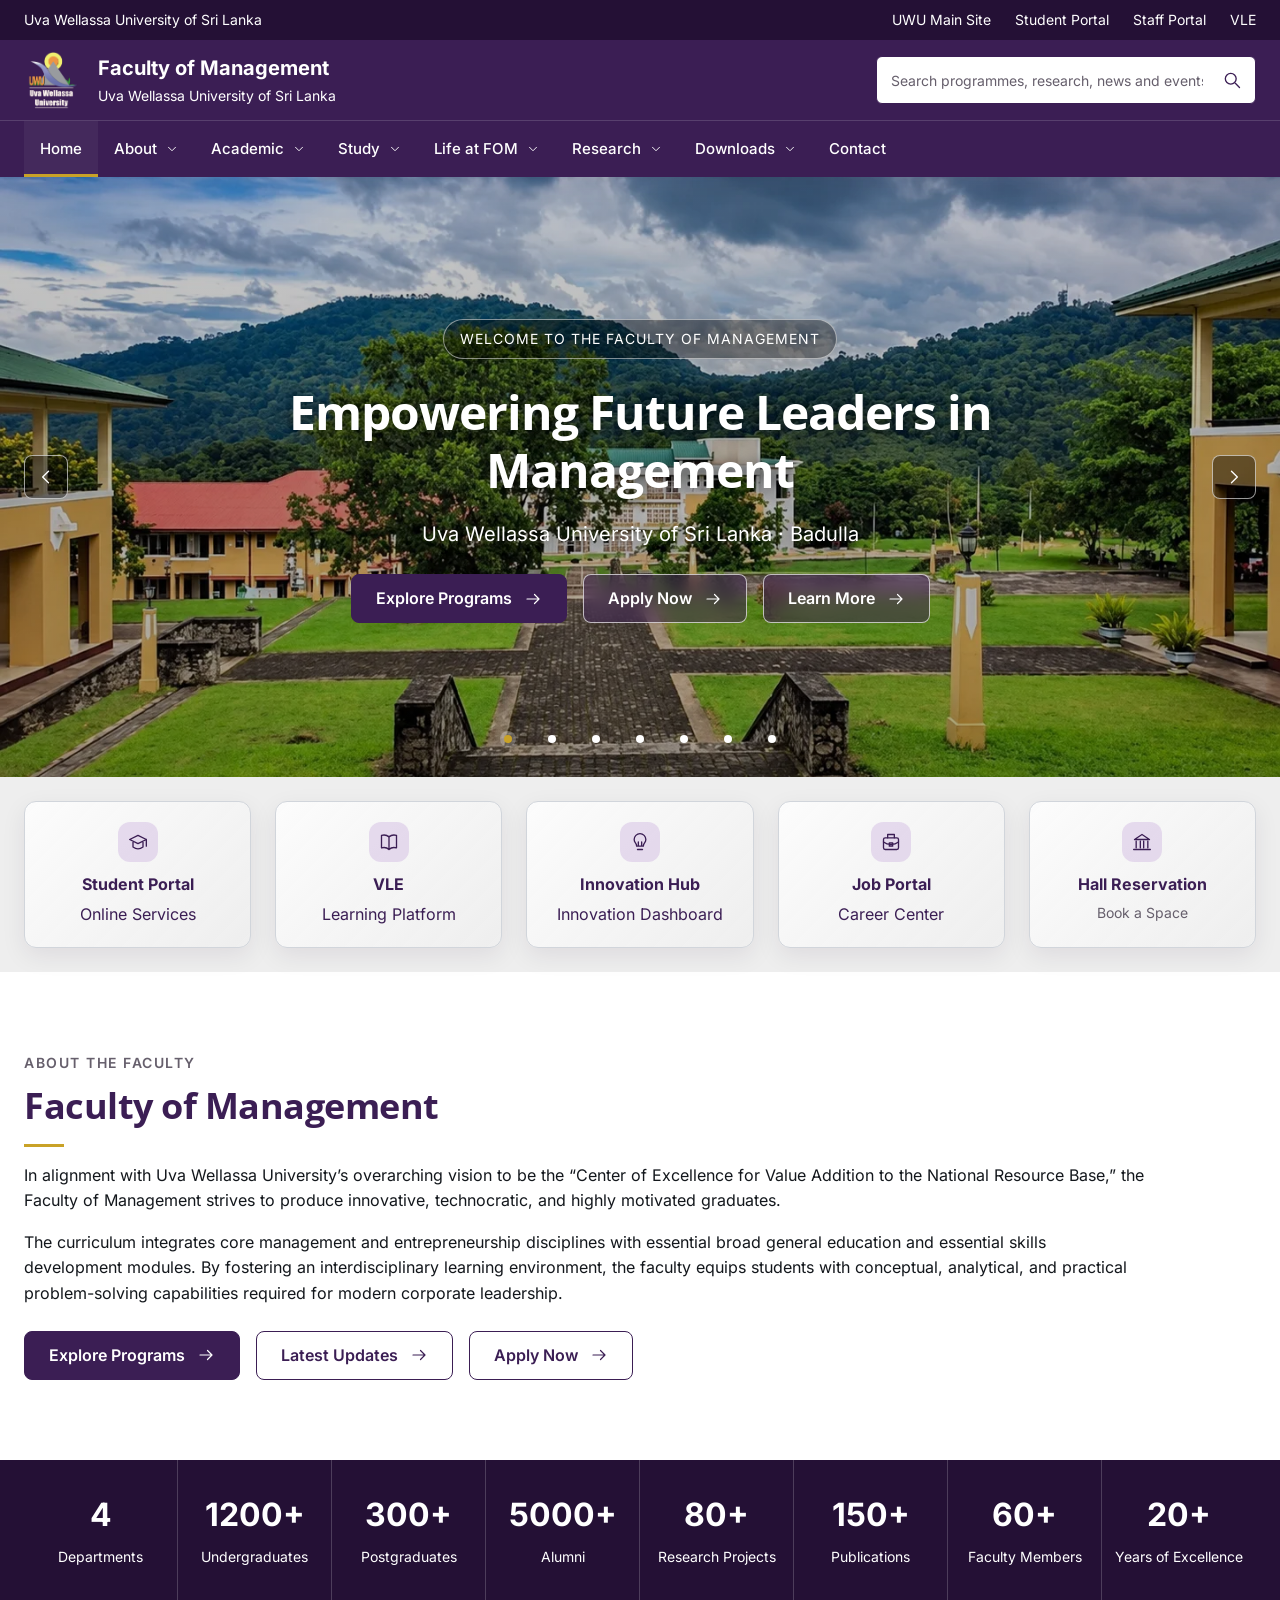
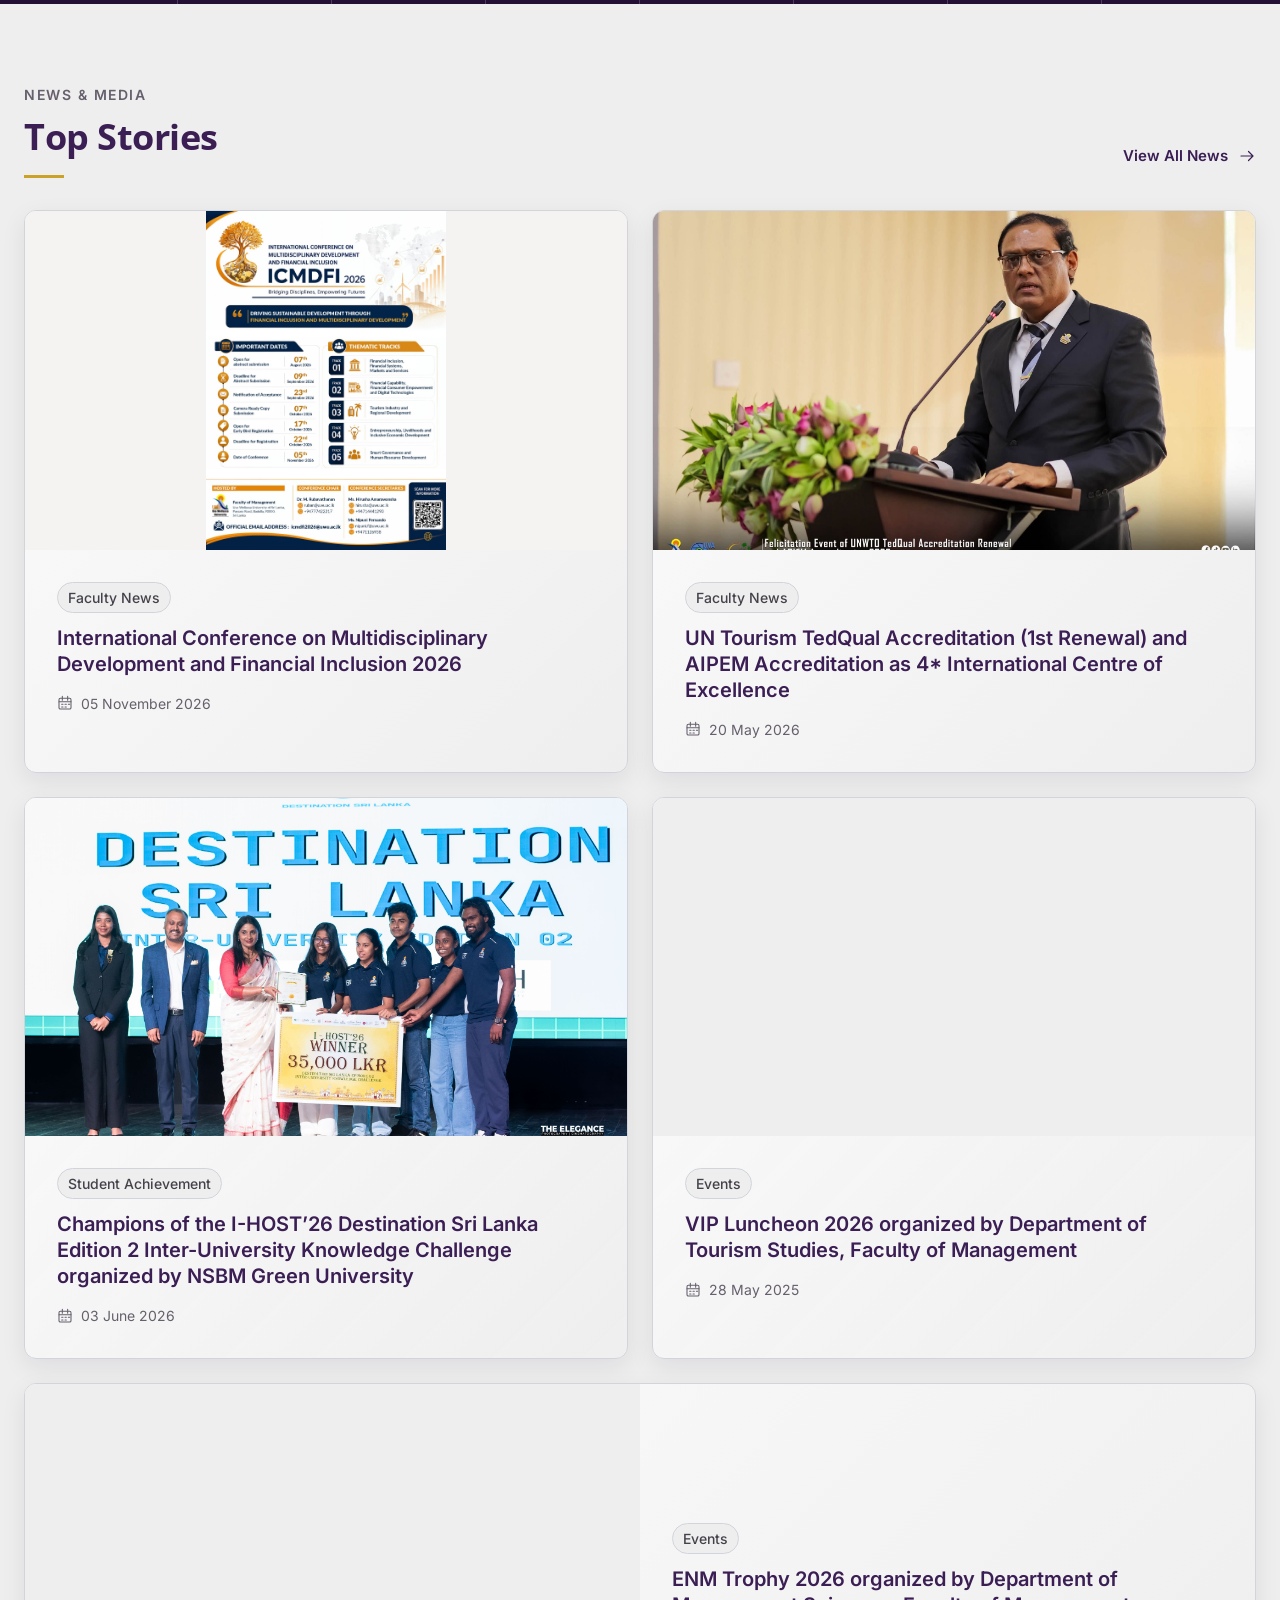
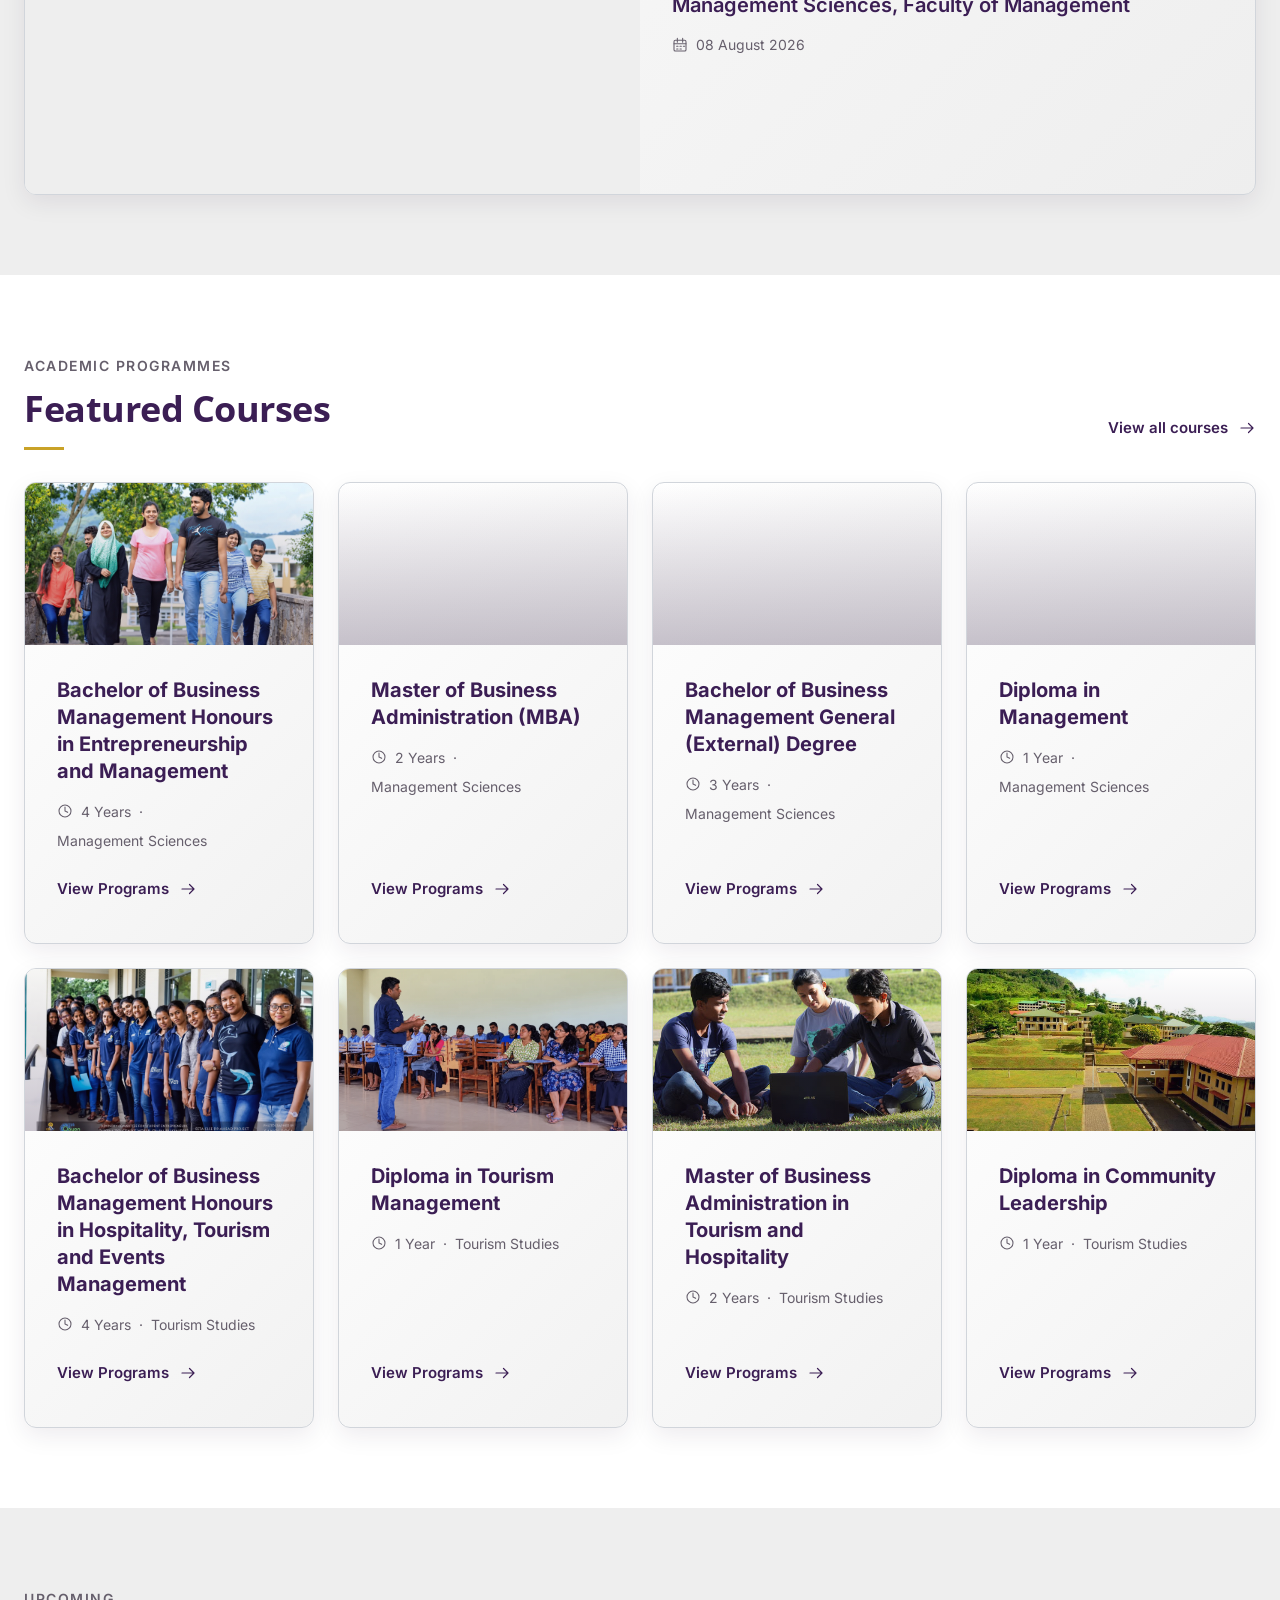
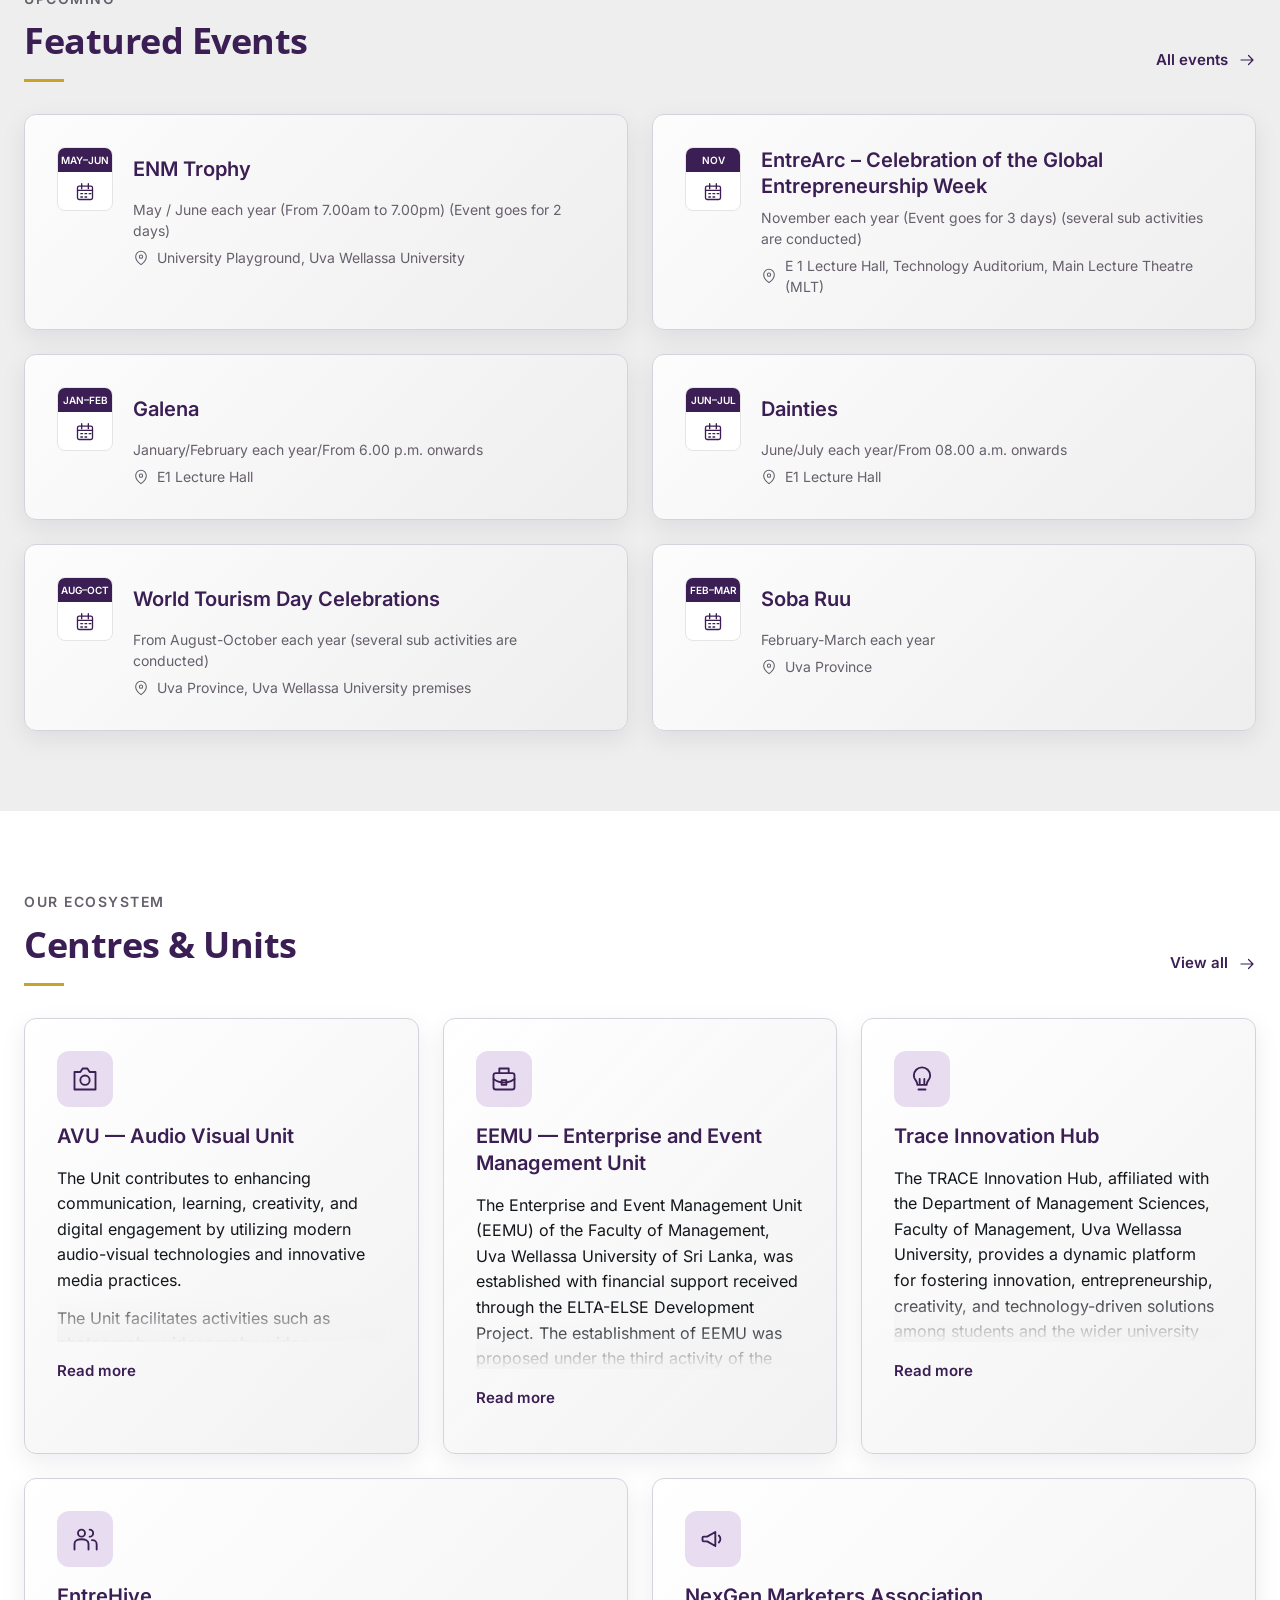
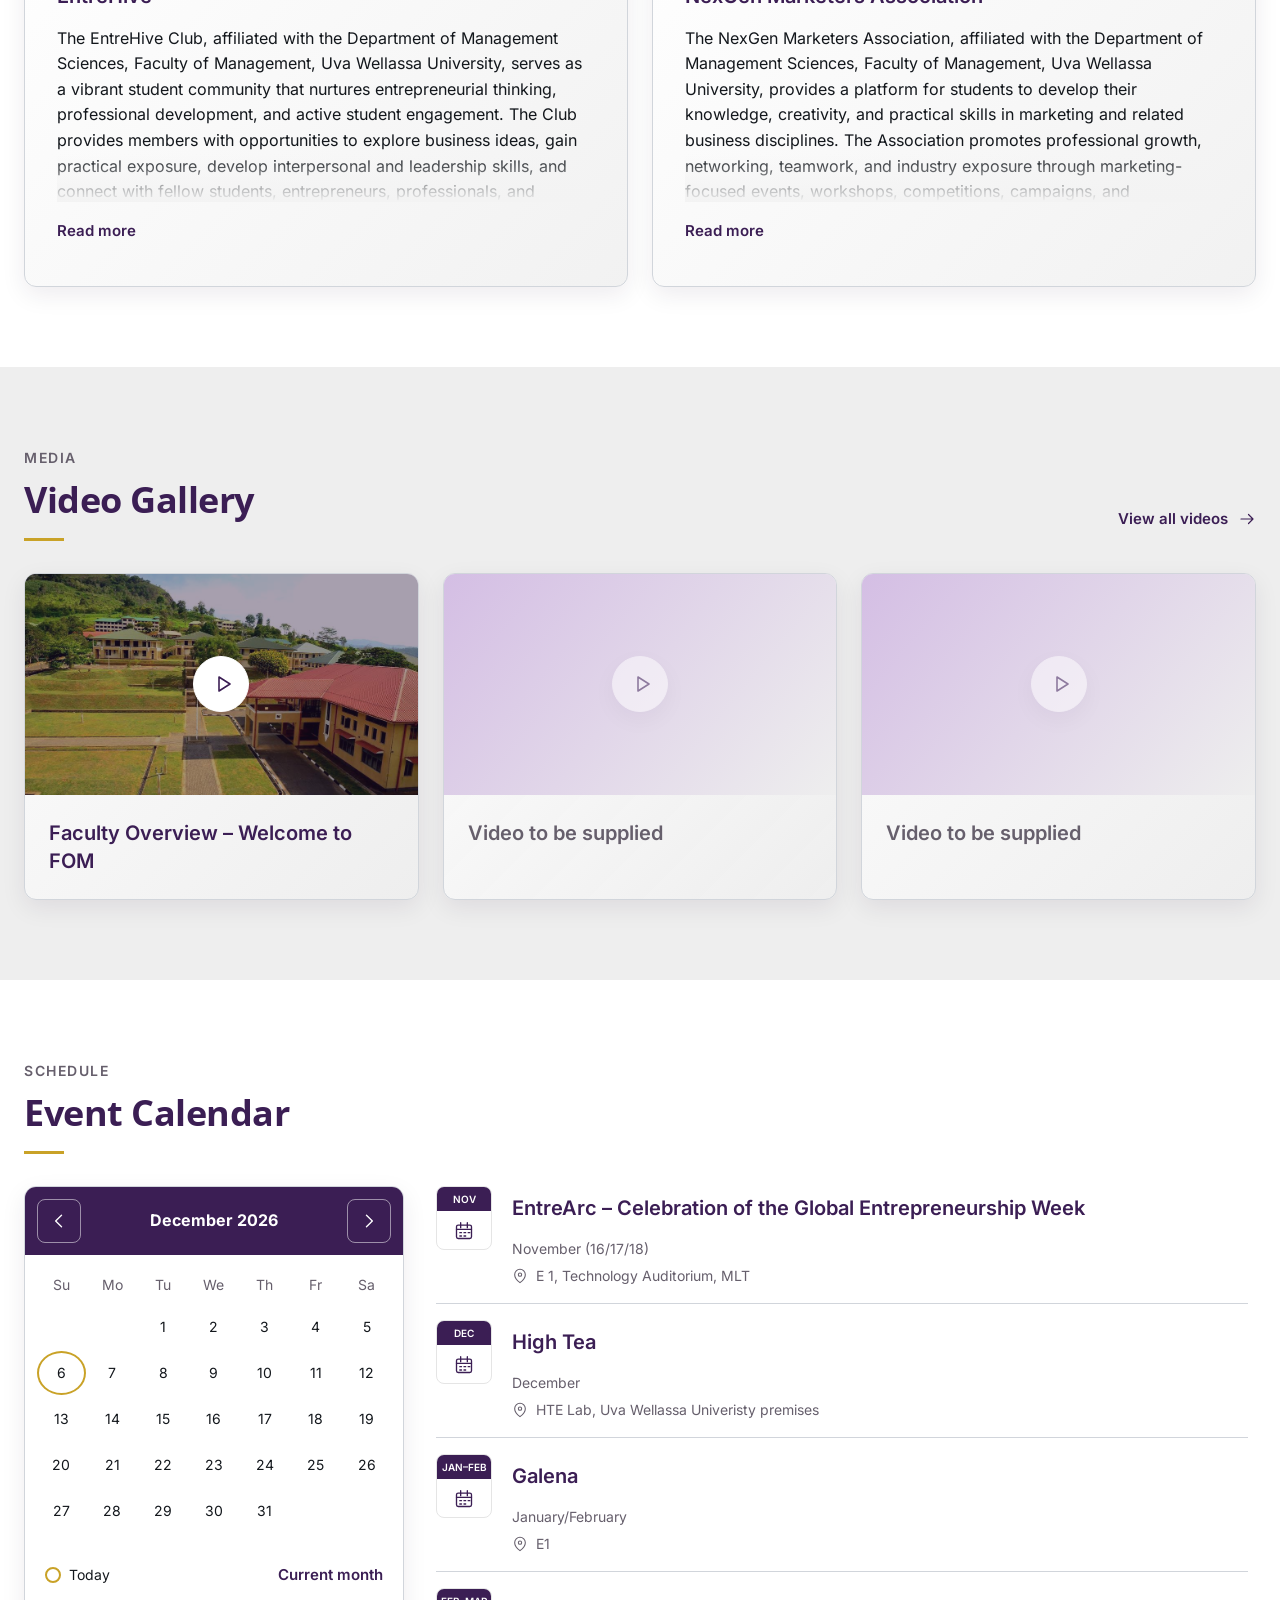
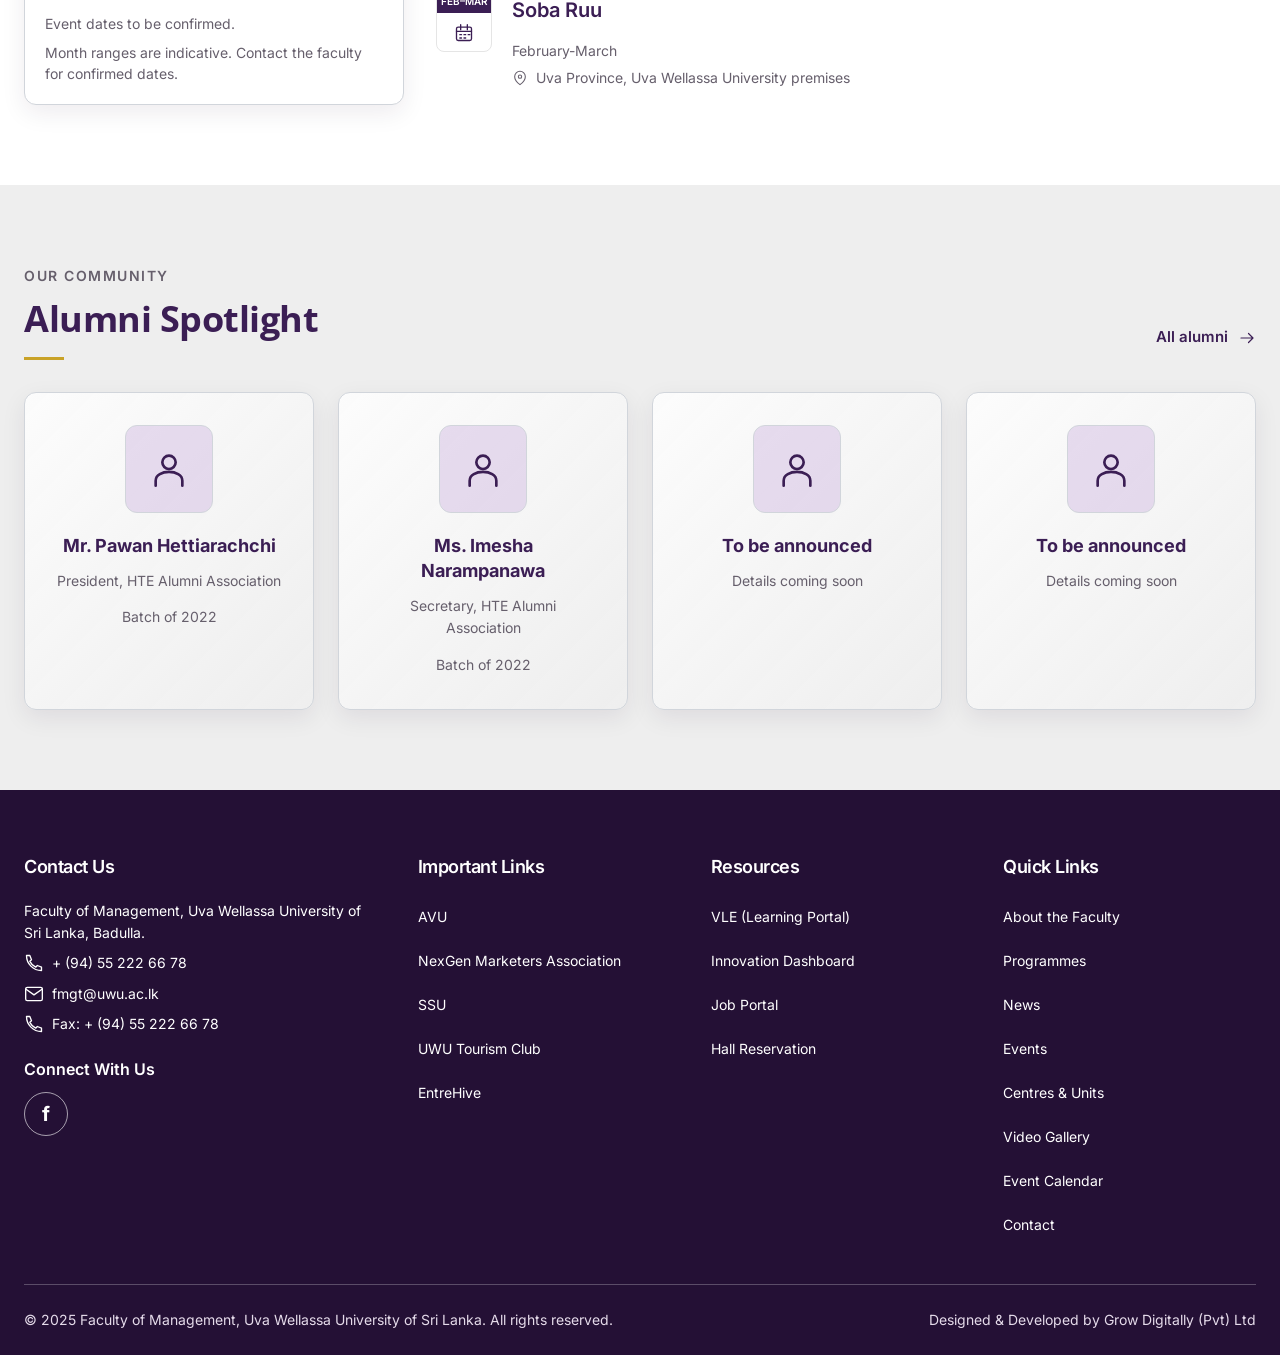
==== index.html @ 97815850 "first commit" ====
<!doctype html>

<html lang="en">
  <head>
    <meta charset="utf-8" />
    <meta content="width=device-width, initial-scale=1" name="viewport" />
    <title>Home | Faculty of Management – Uva Wellassa University</title>
    <meta
      content="Discover the Faculty of Management at Uva Wellassa University of Sri Lanka, offering entrepreneurship education, research, industry focused learning opportunities."
      name="description"
    />
    <style>
      @font-face {
        font-family: "Inter";
        font-style: normal;
        font-weight: 400;
        font-display: swap;
        src: url([data-uri])
          format("truetype");
      }
      @font-face {
        font-family: "Inter";
        font-style: normal;
        font-weight: 500;
        font-display: swap;
        src: url([data-uri])
          format("truetype");
      }
      @font-face {
        font-family: "Inter";
        font-style: normal;
        font-weight: 600;
        font-display: swap;
        src: url([data-uri])
          format("truetype");
      }
      @font-face {
        font-family: "Inter";
        font-style: normal;
        font-weight: 700;
        font-display: swap;
        src: url([data-uri]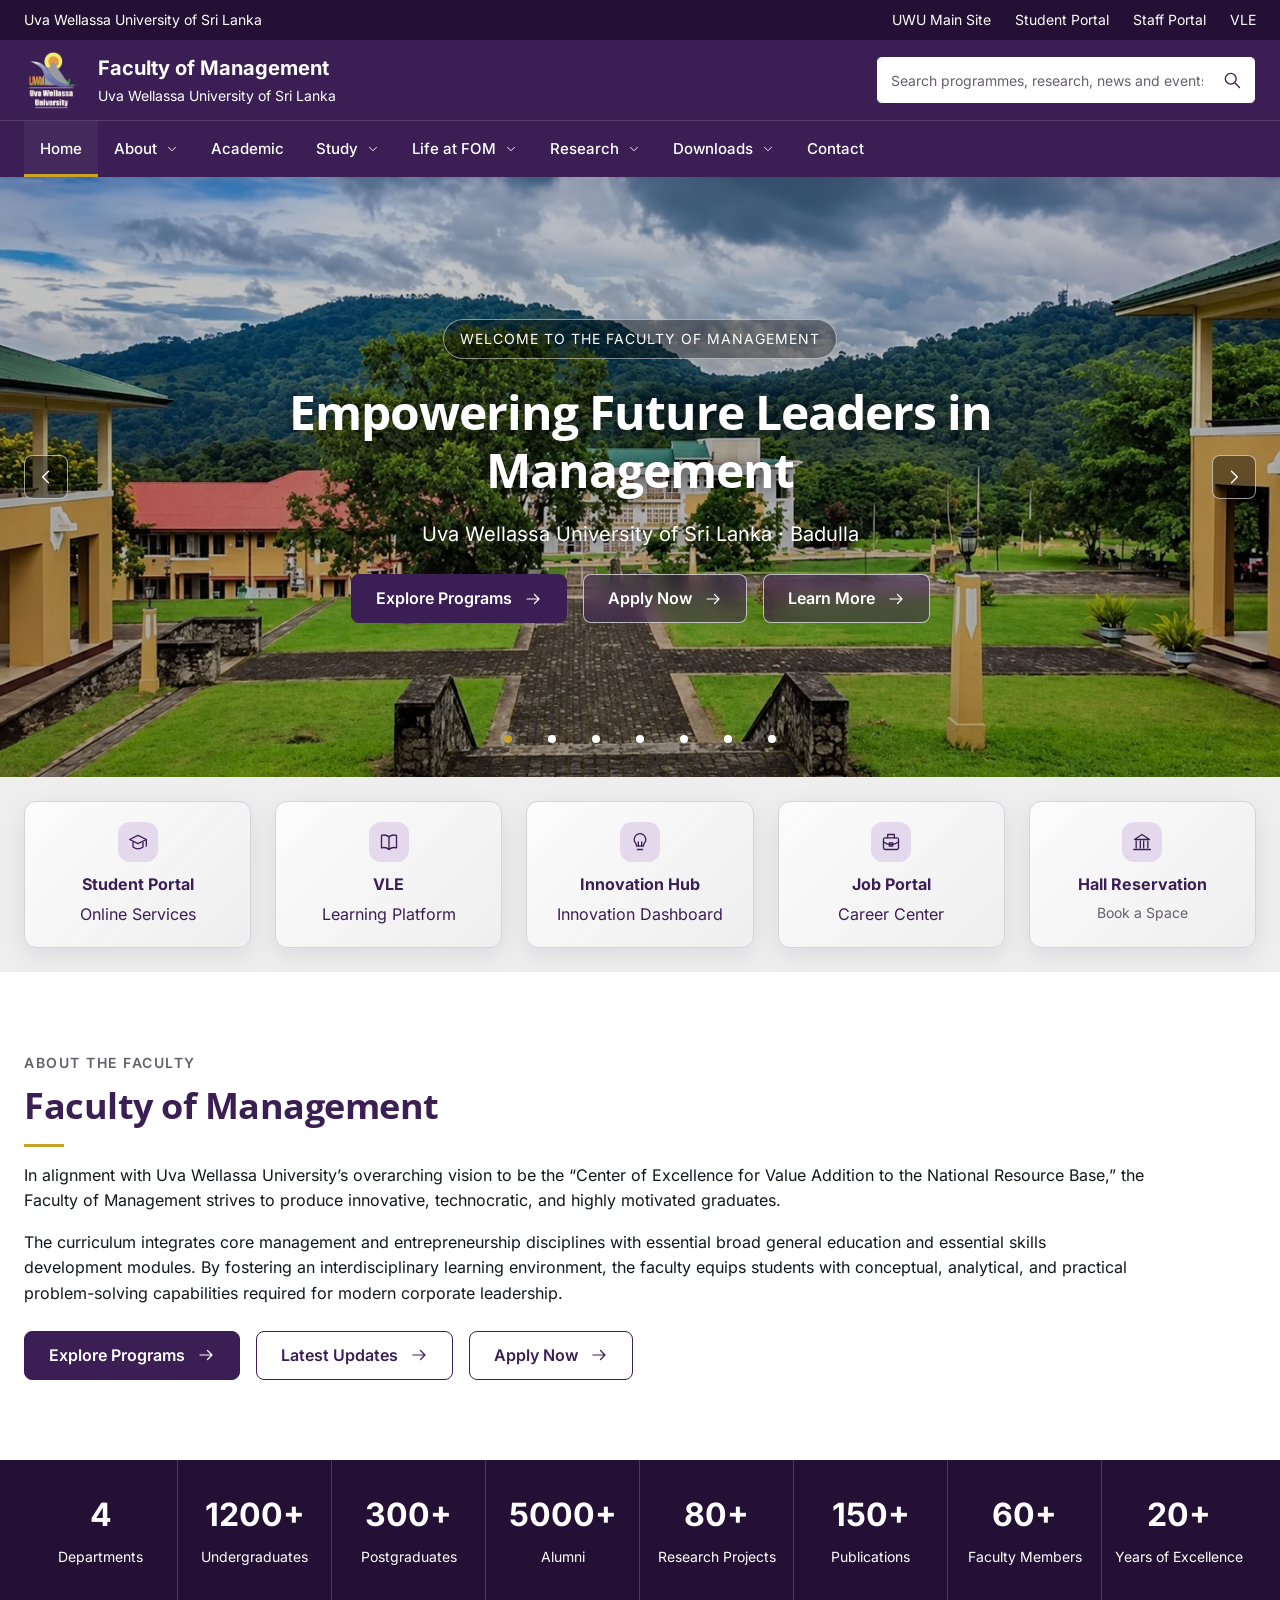
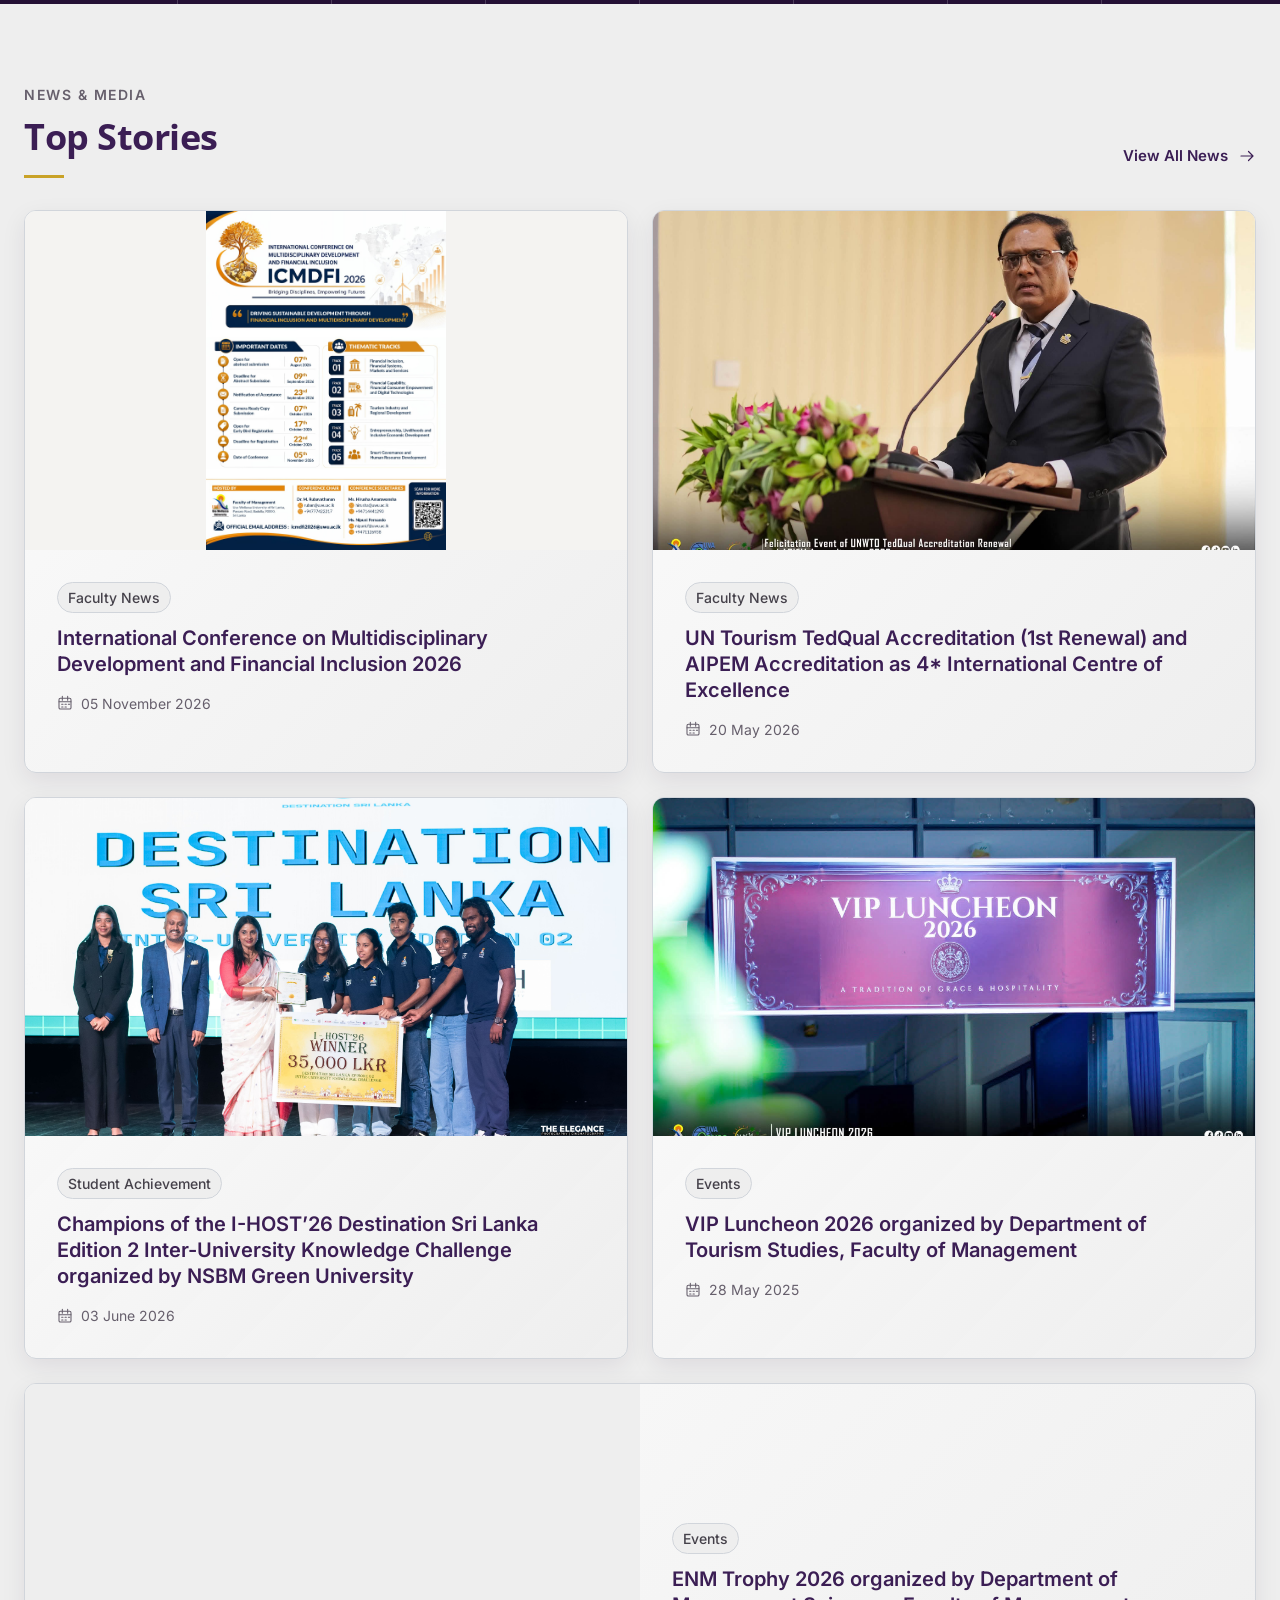
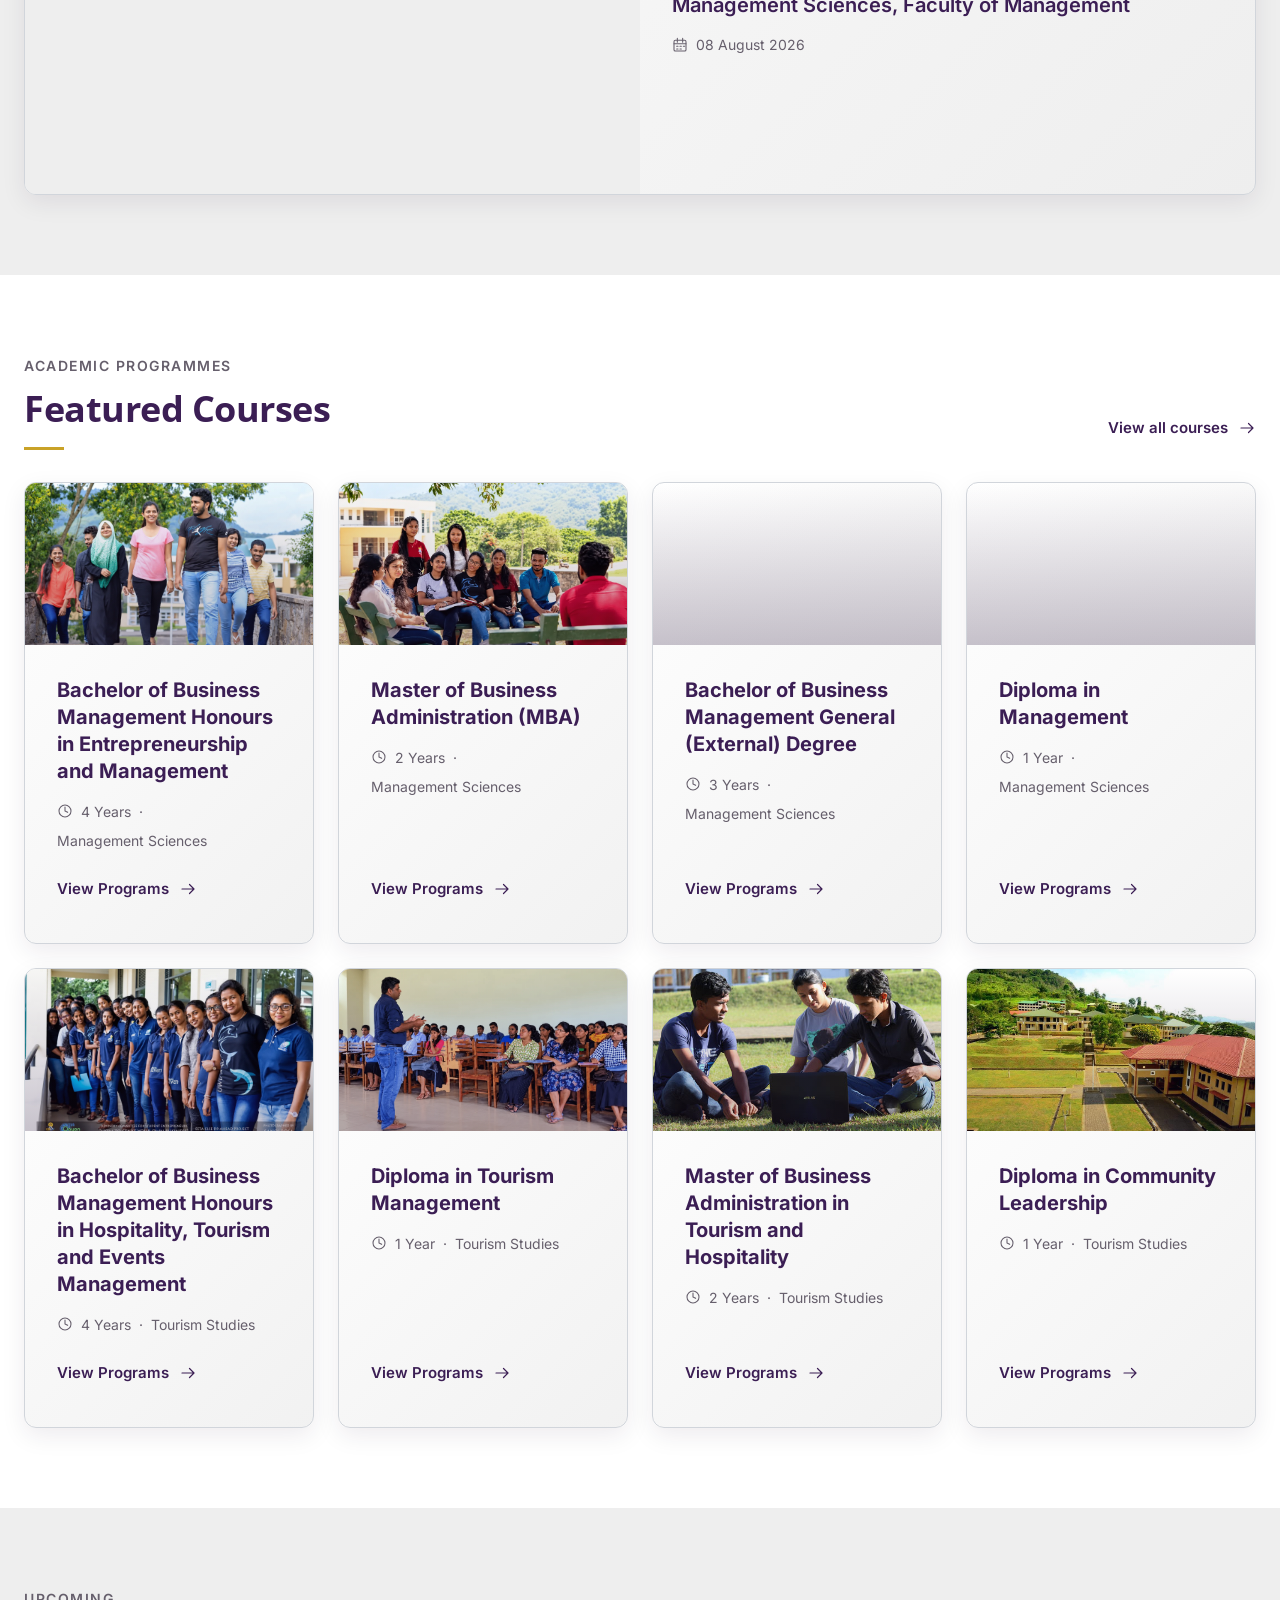
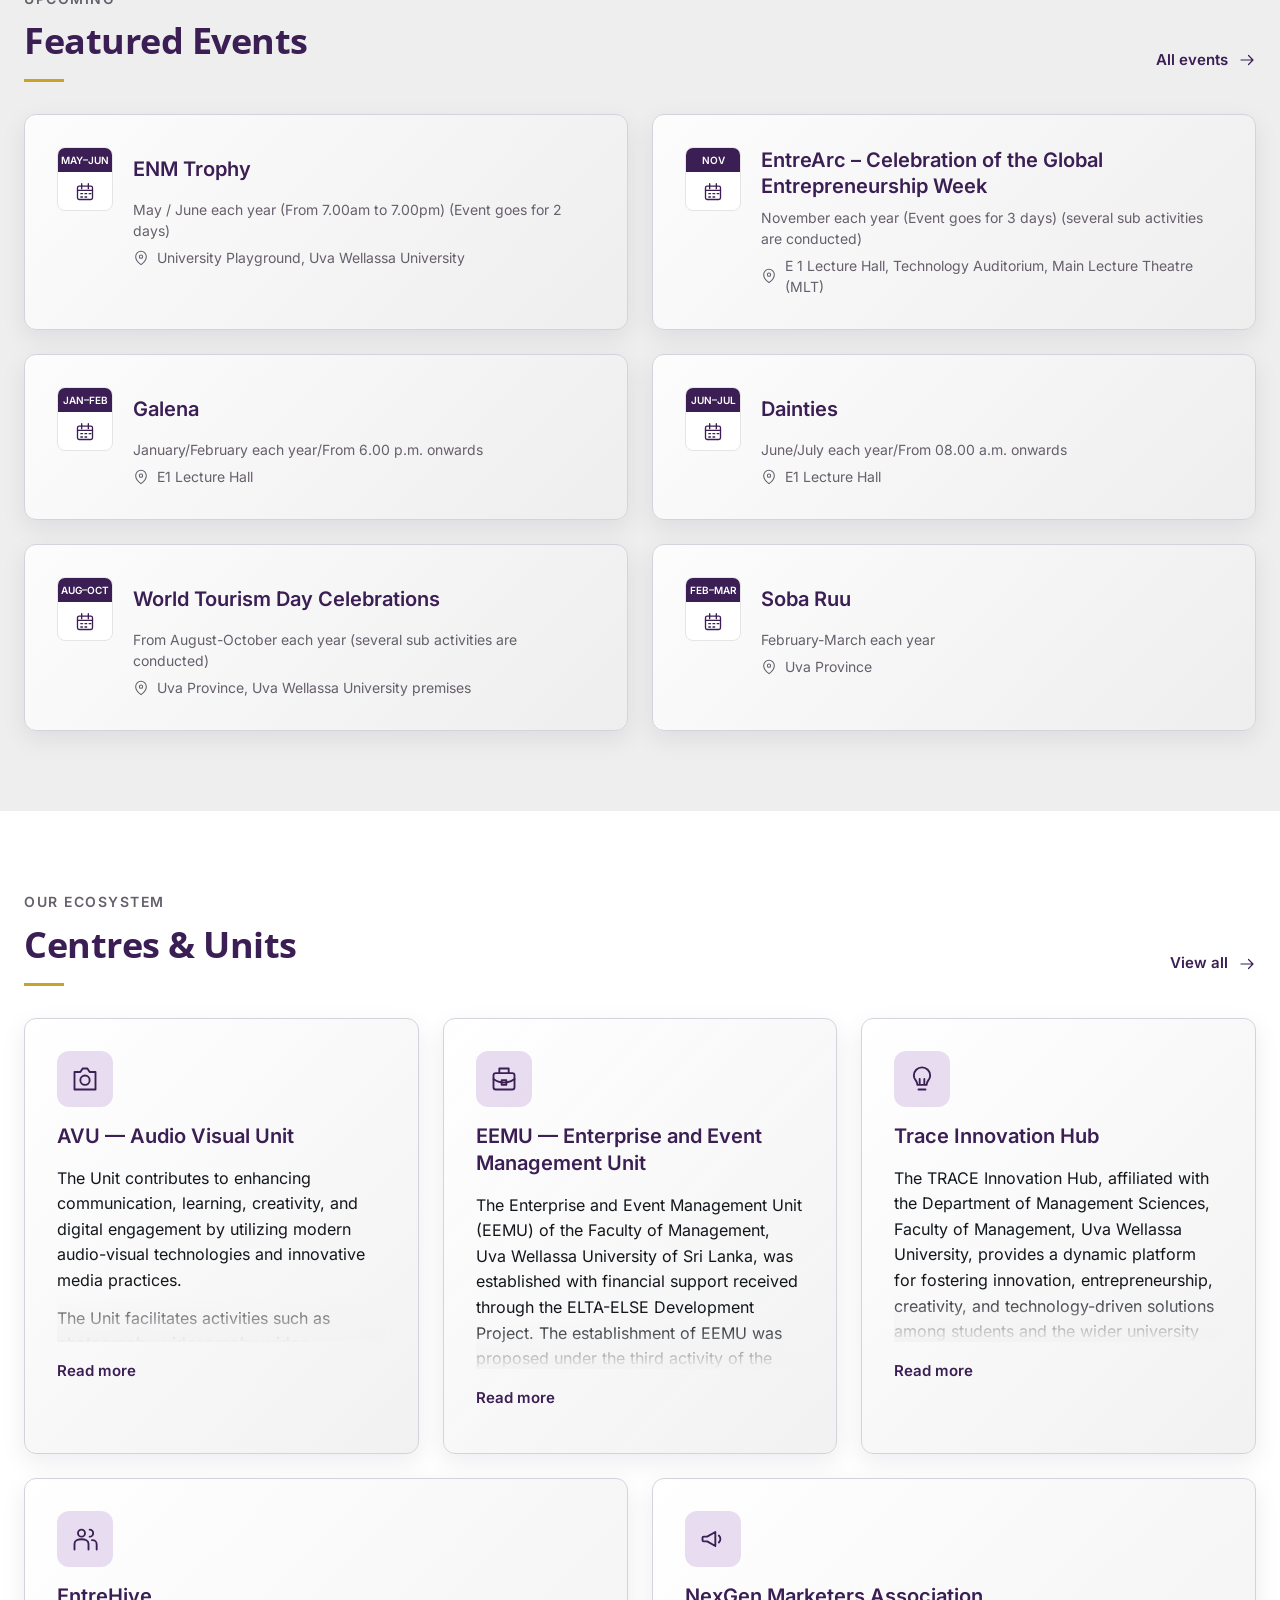
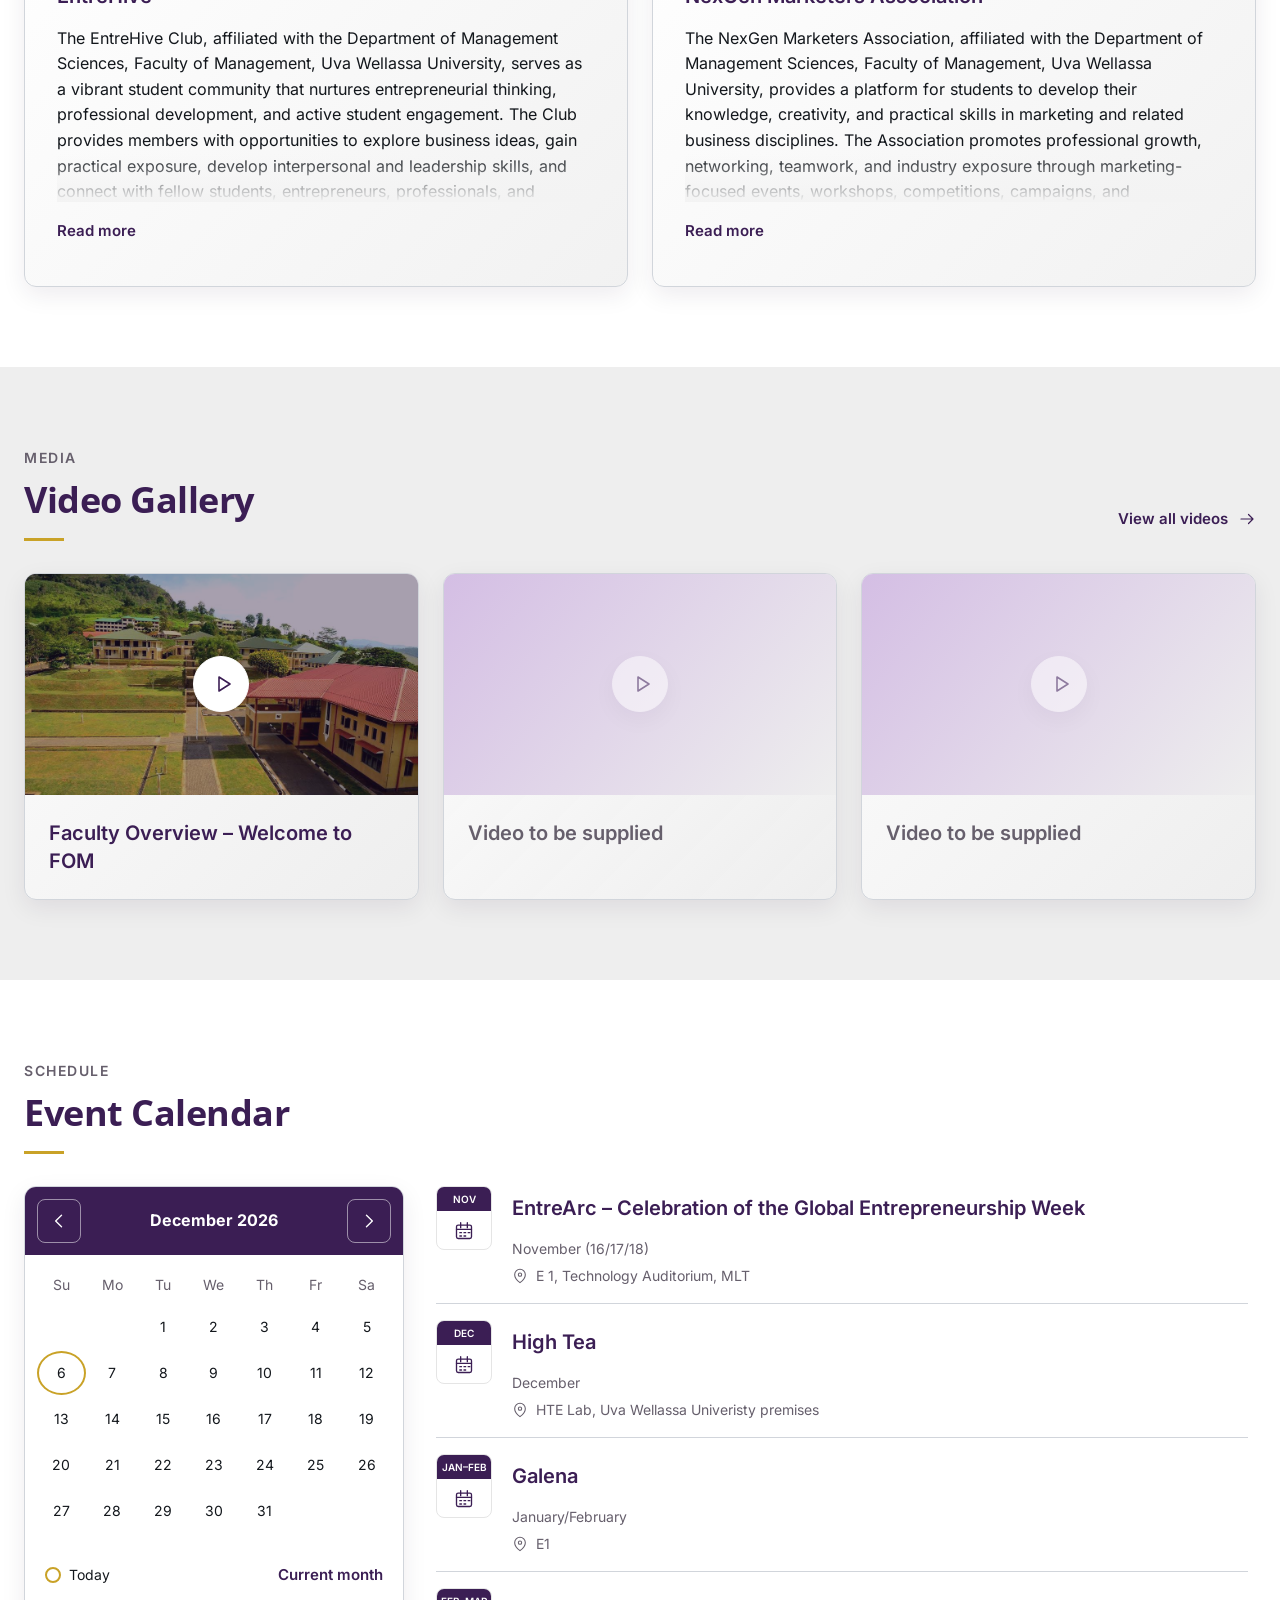
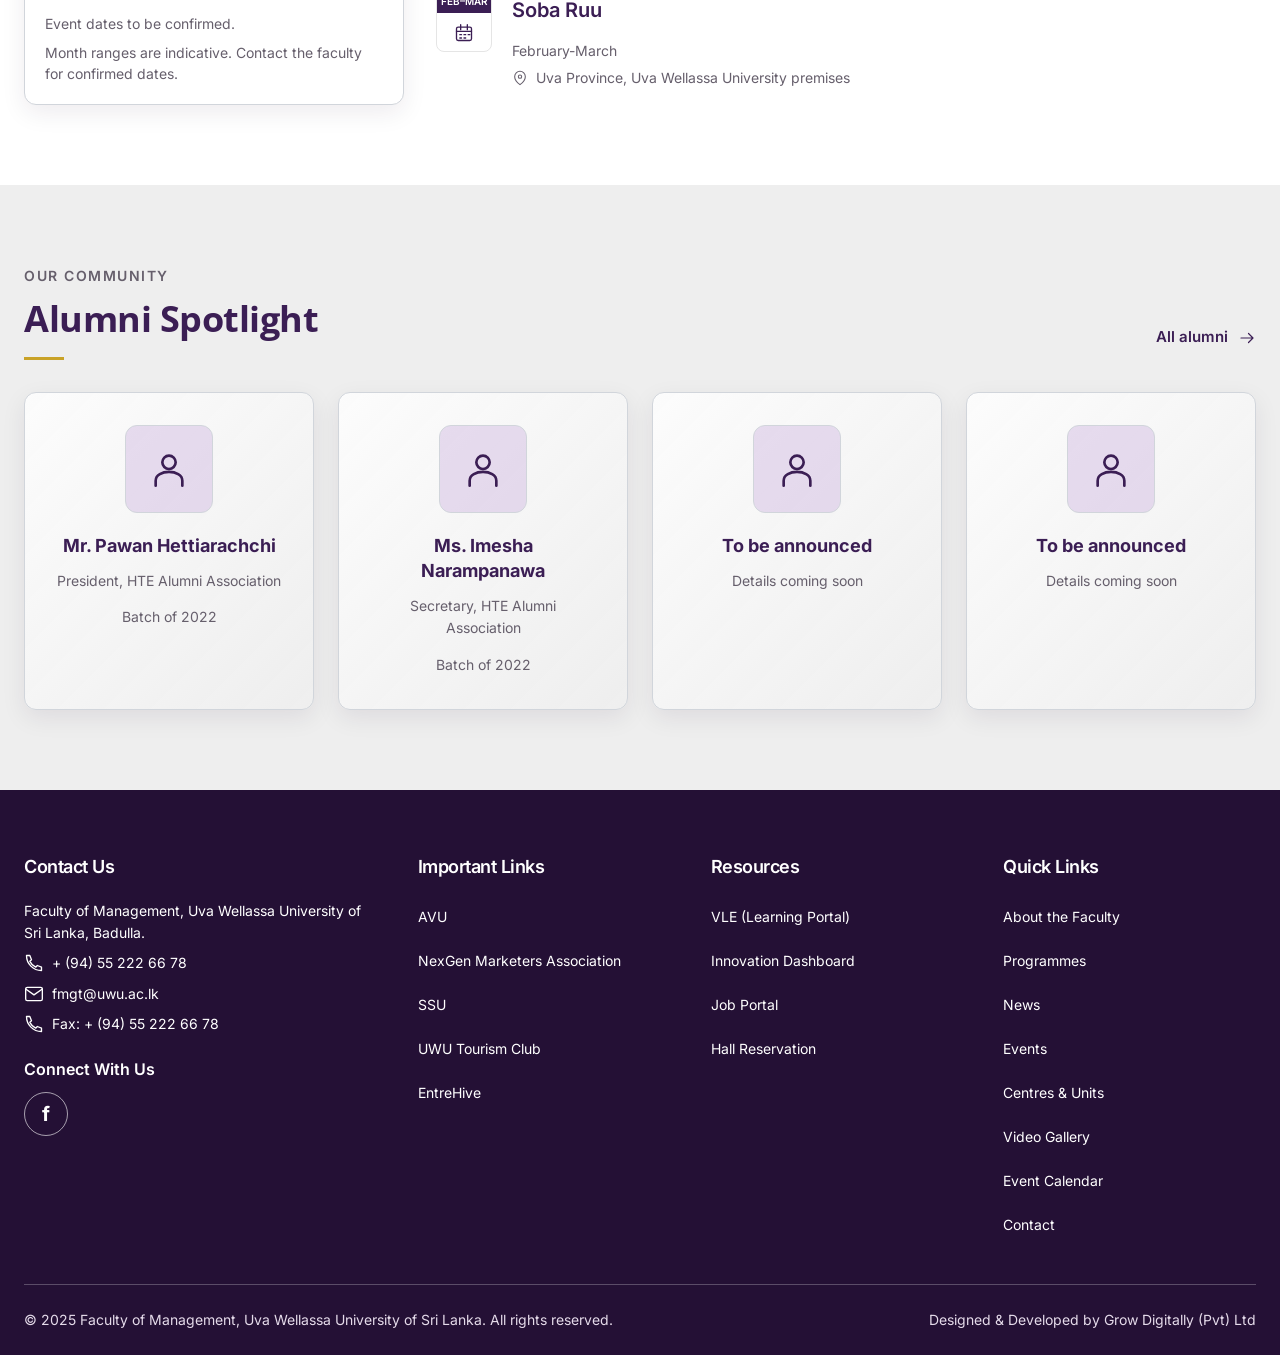
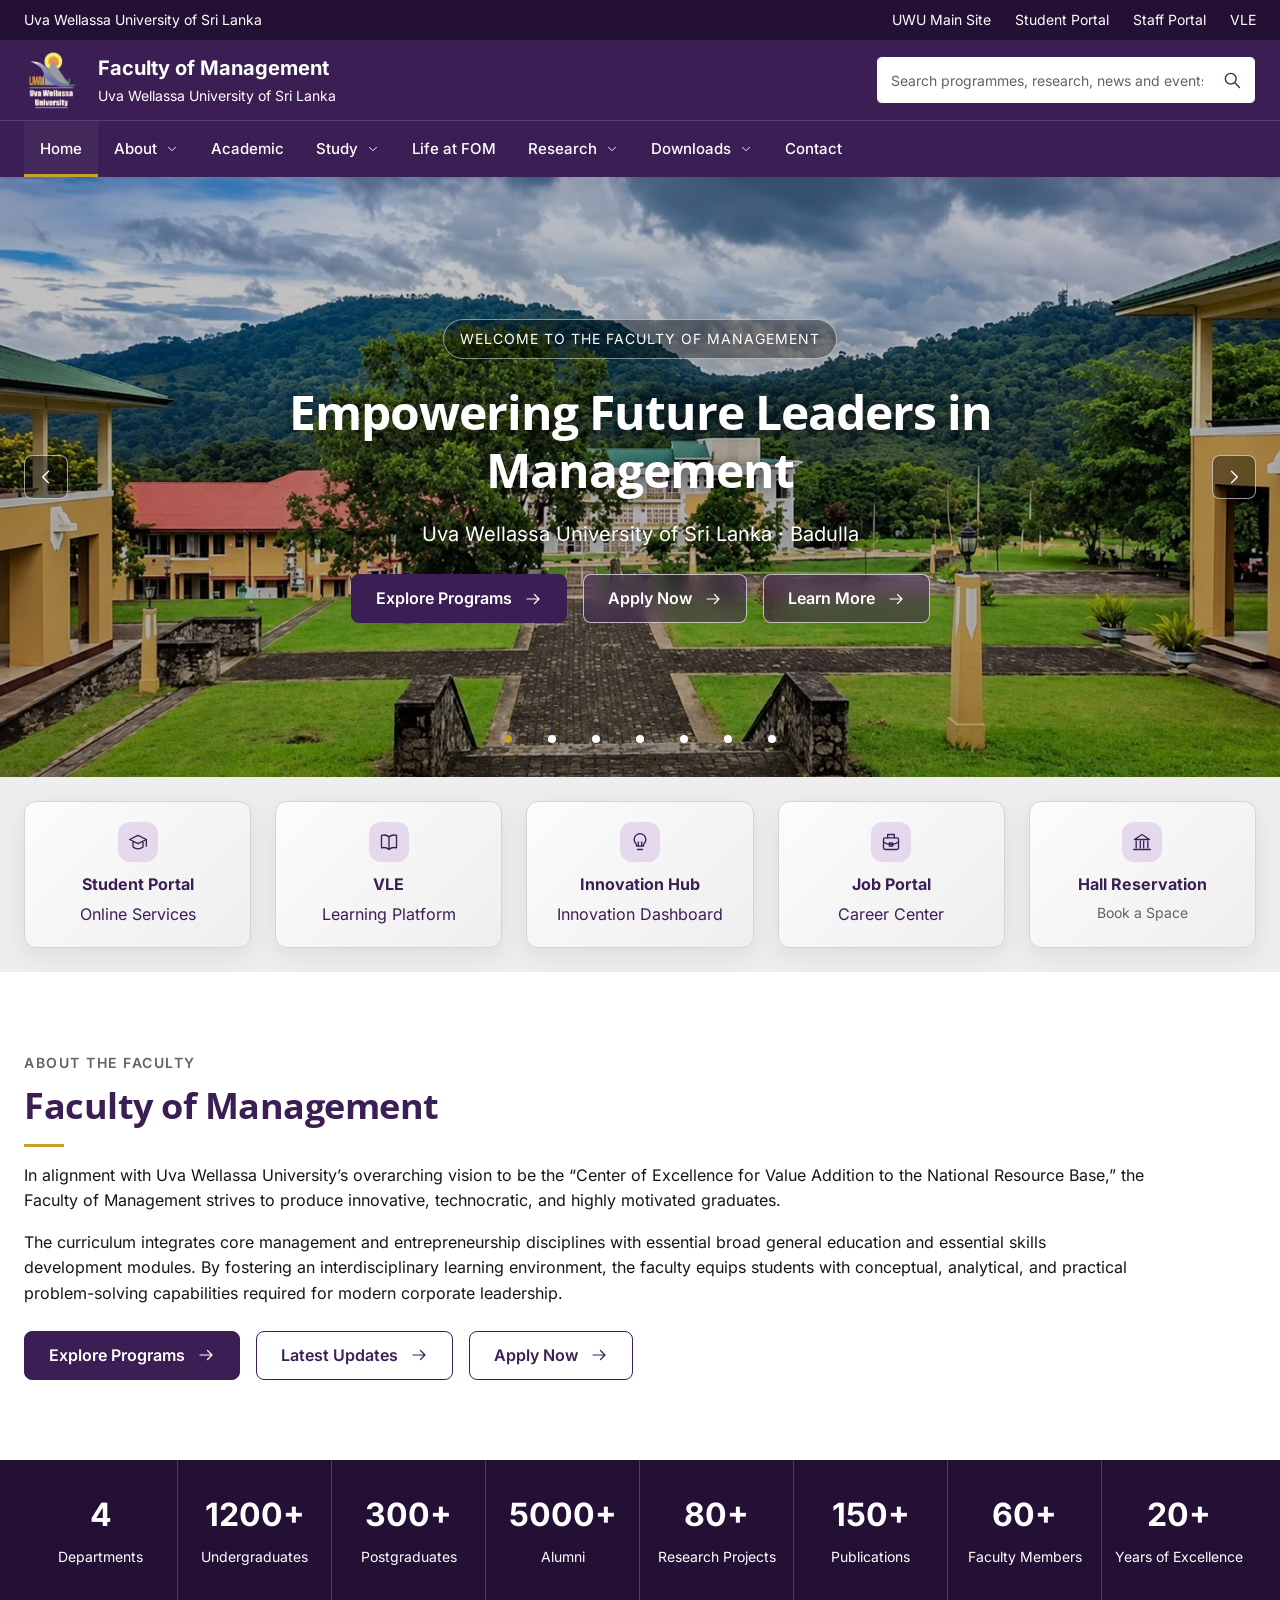
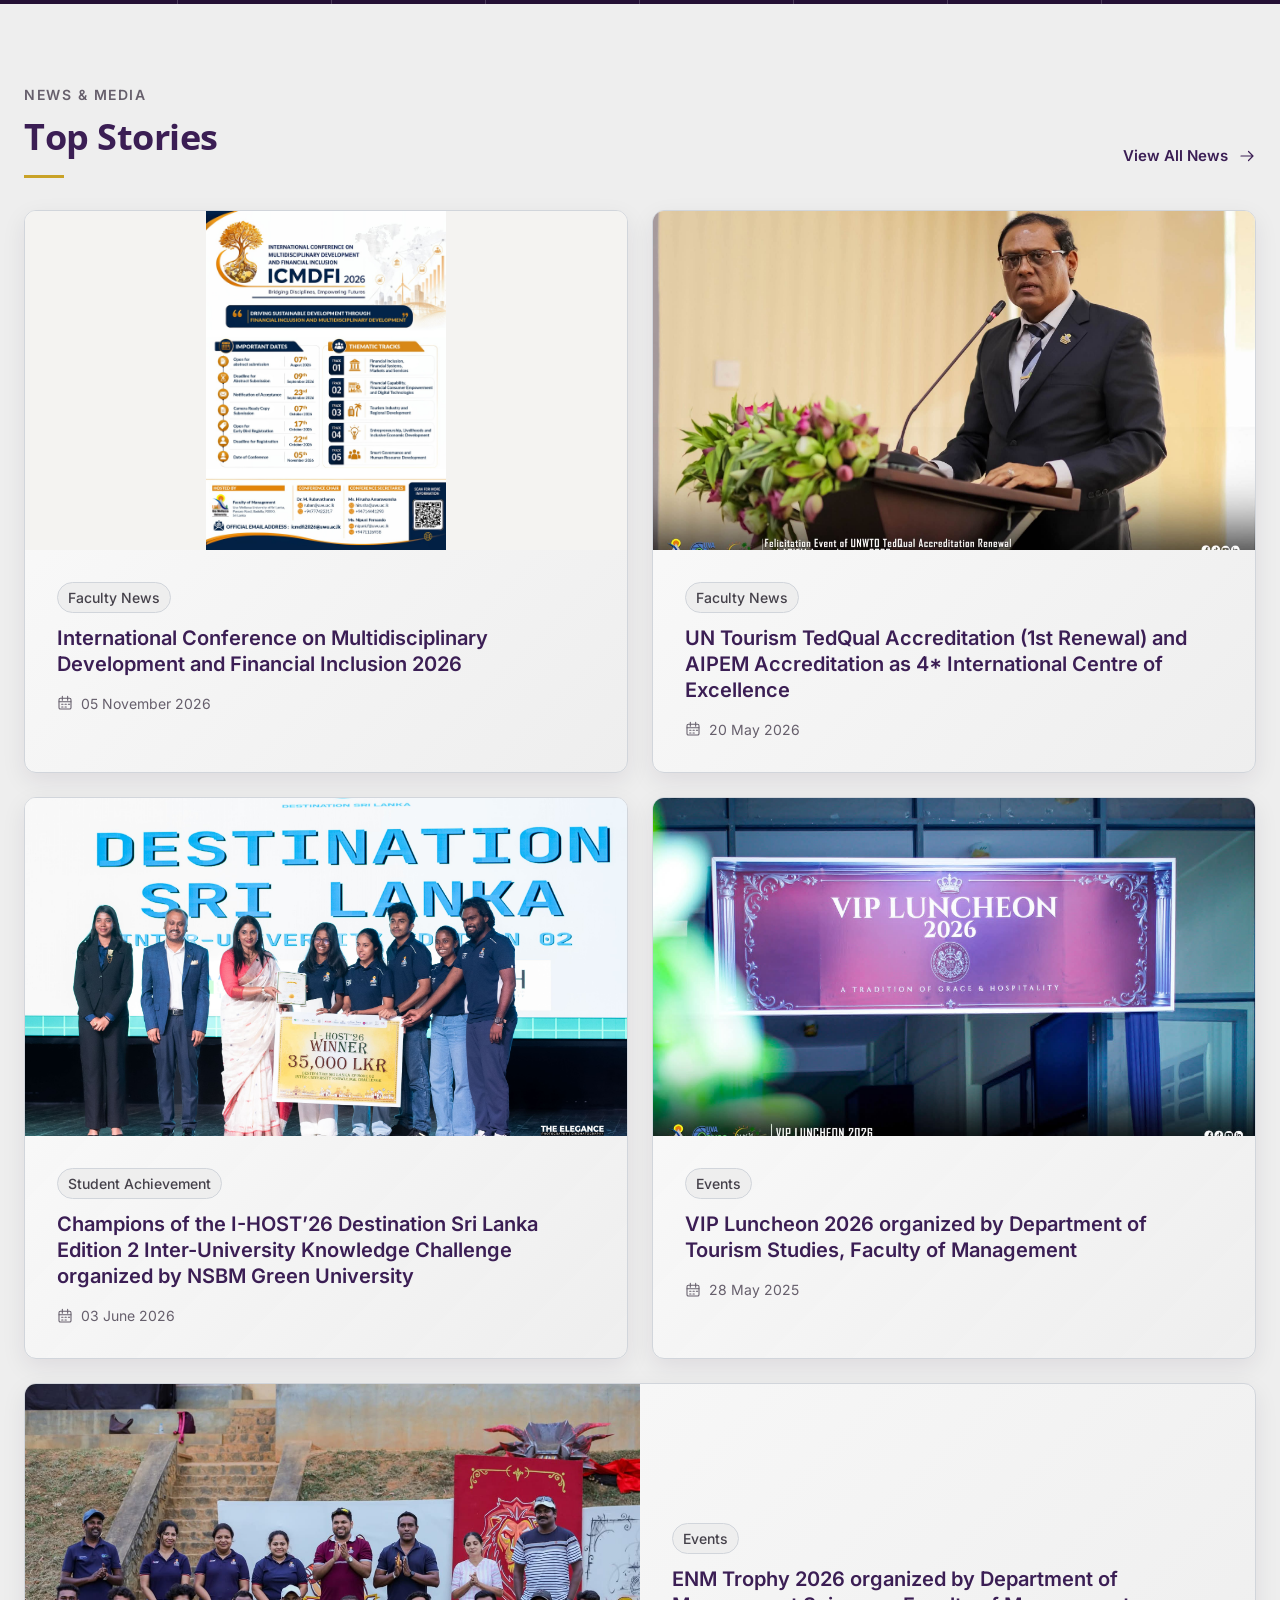
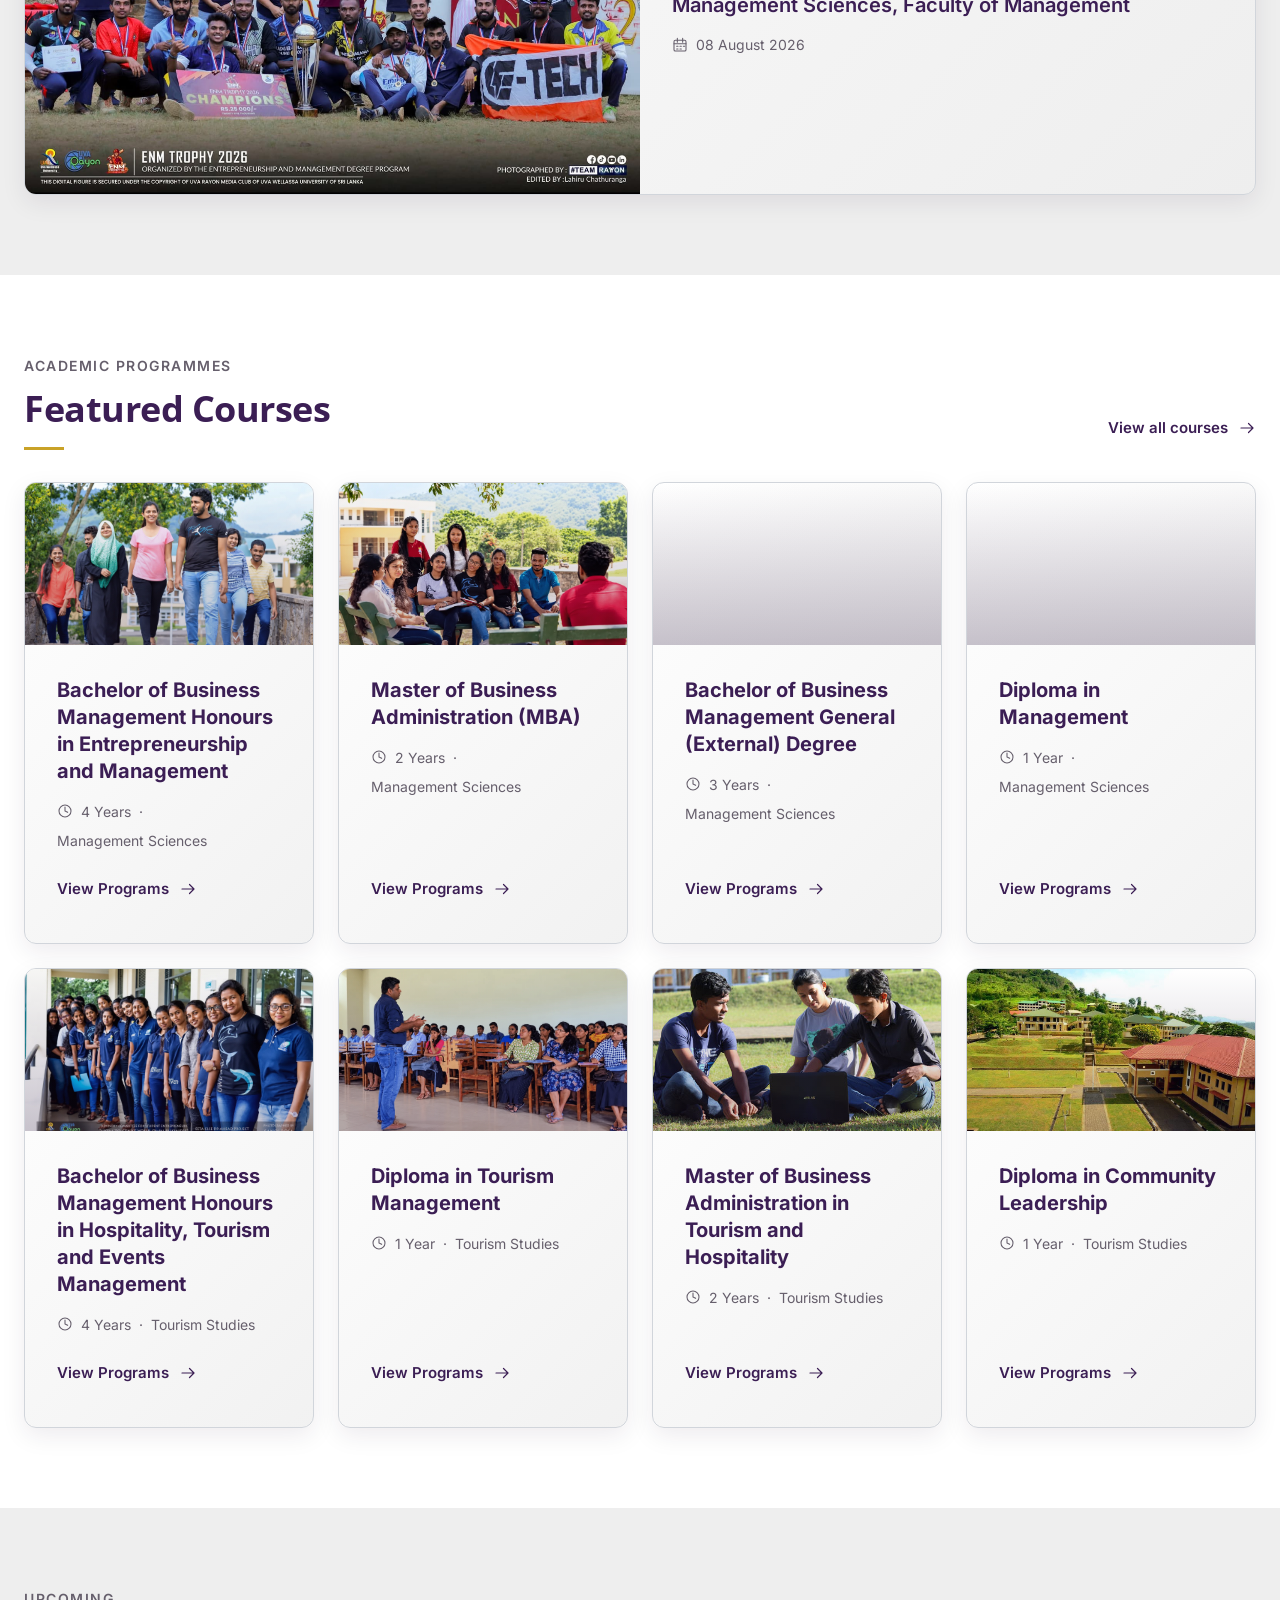
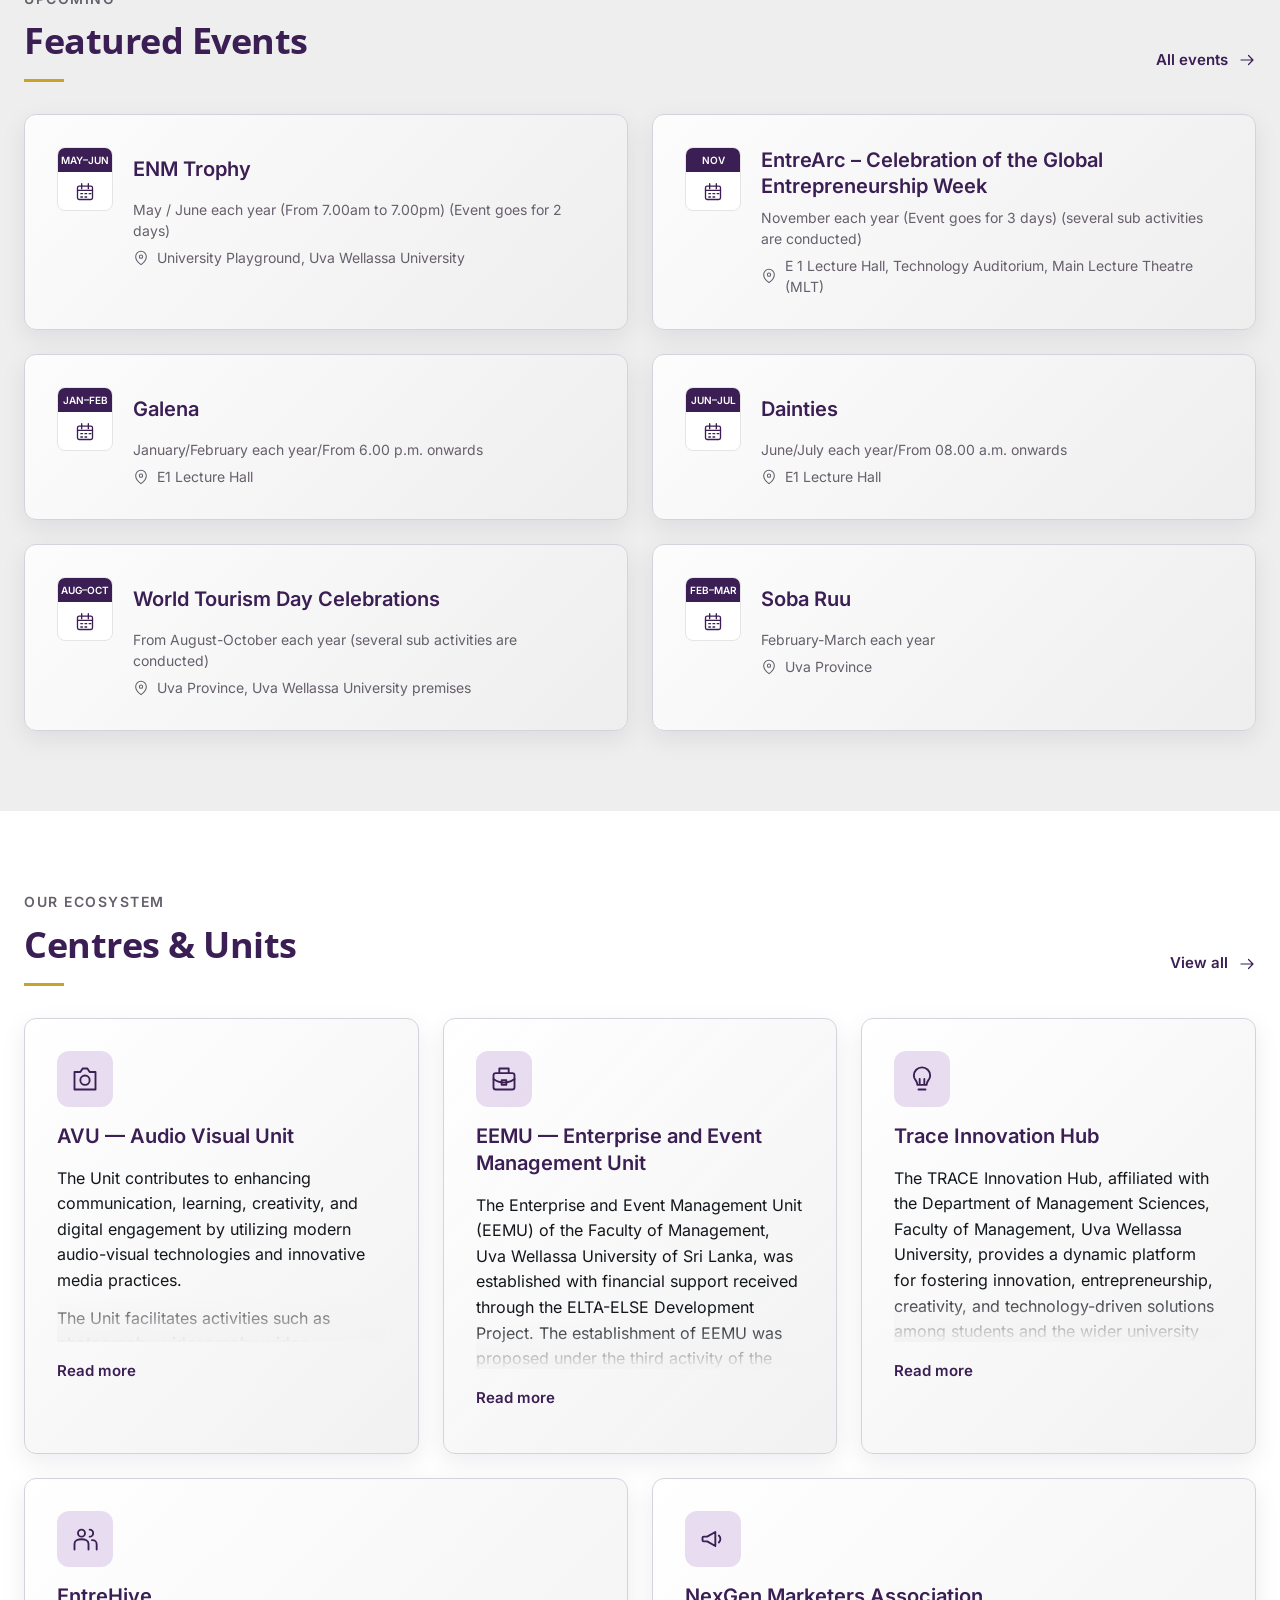
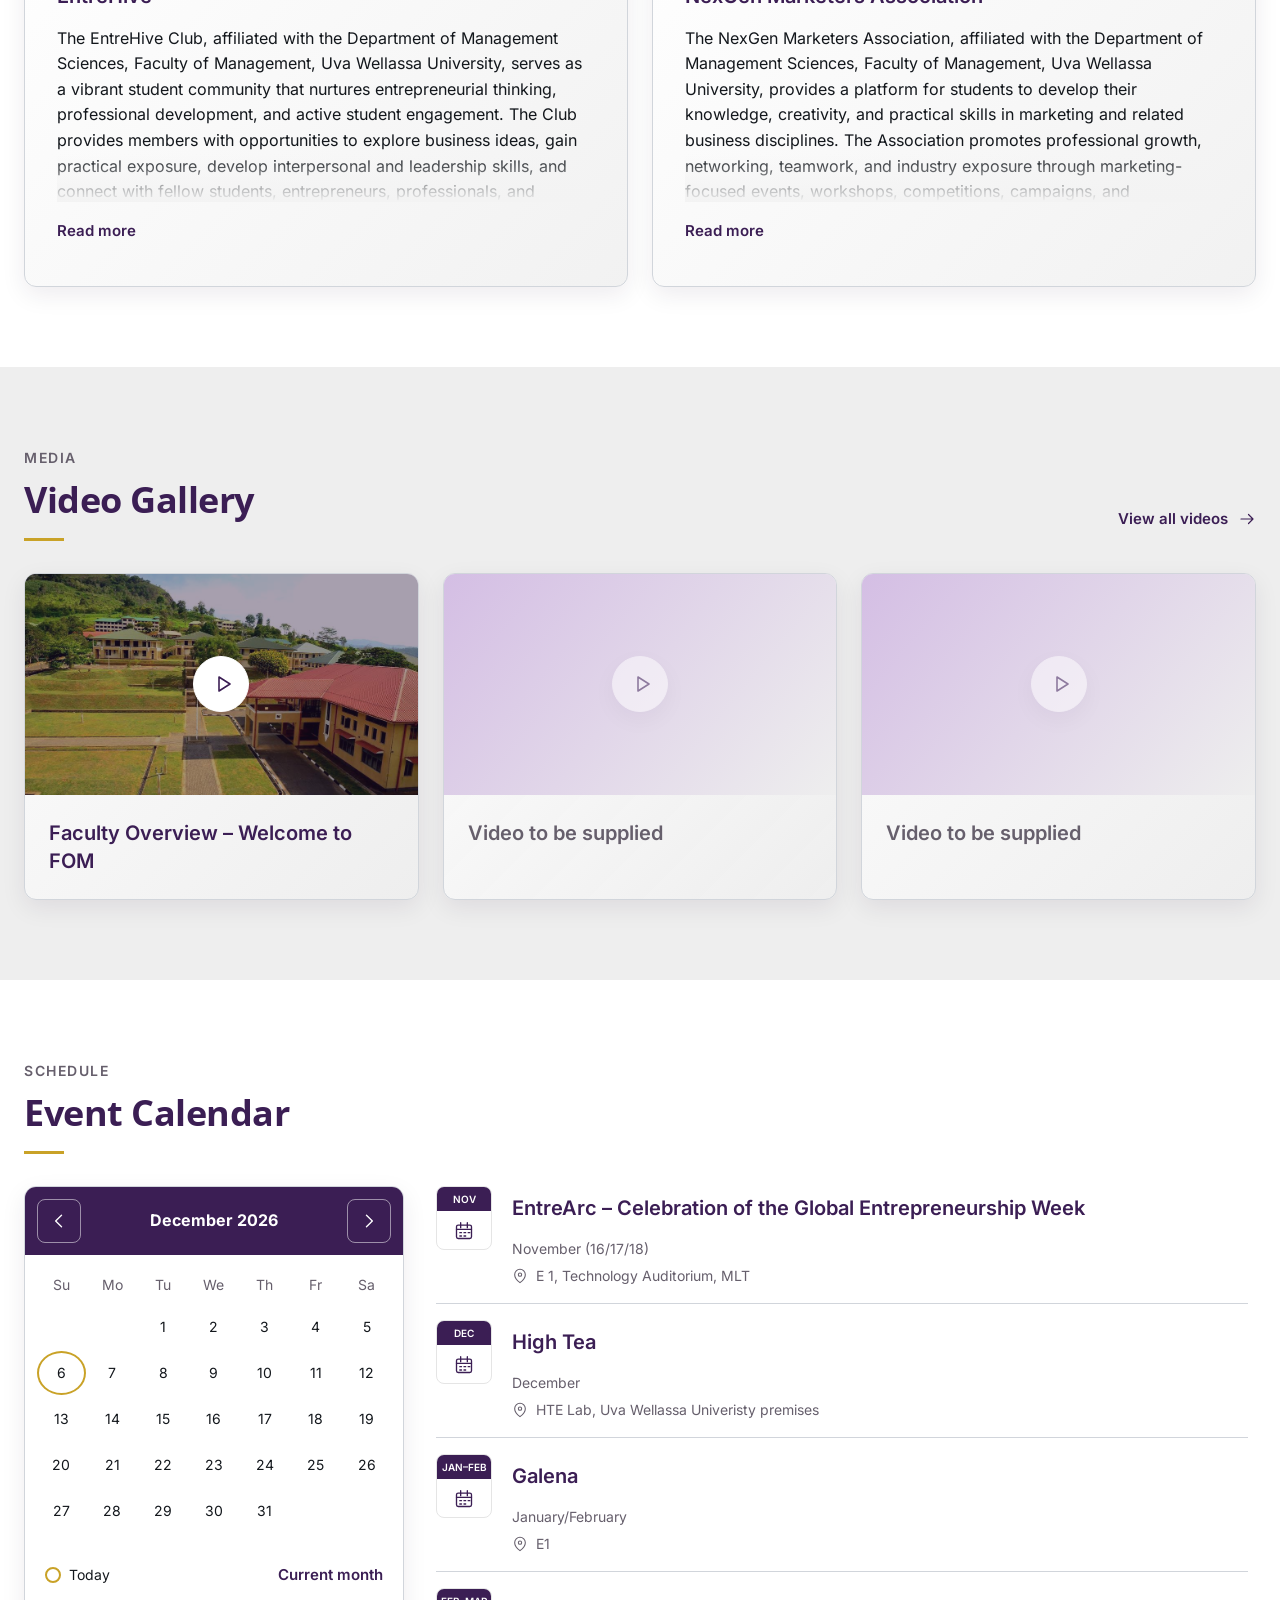
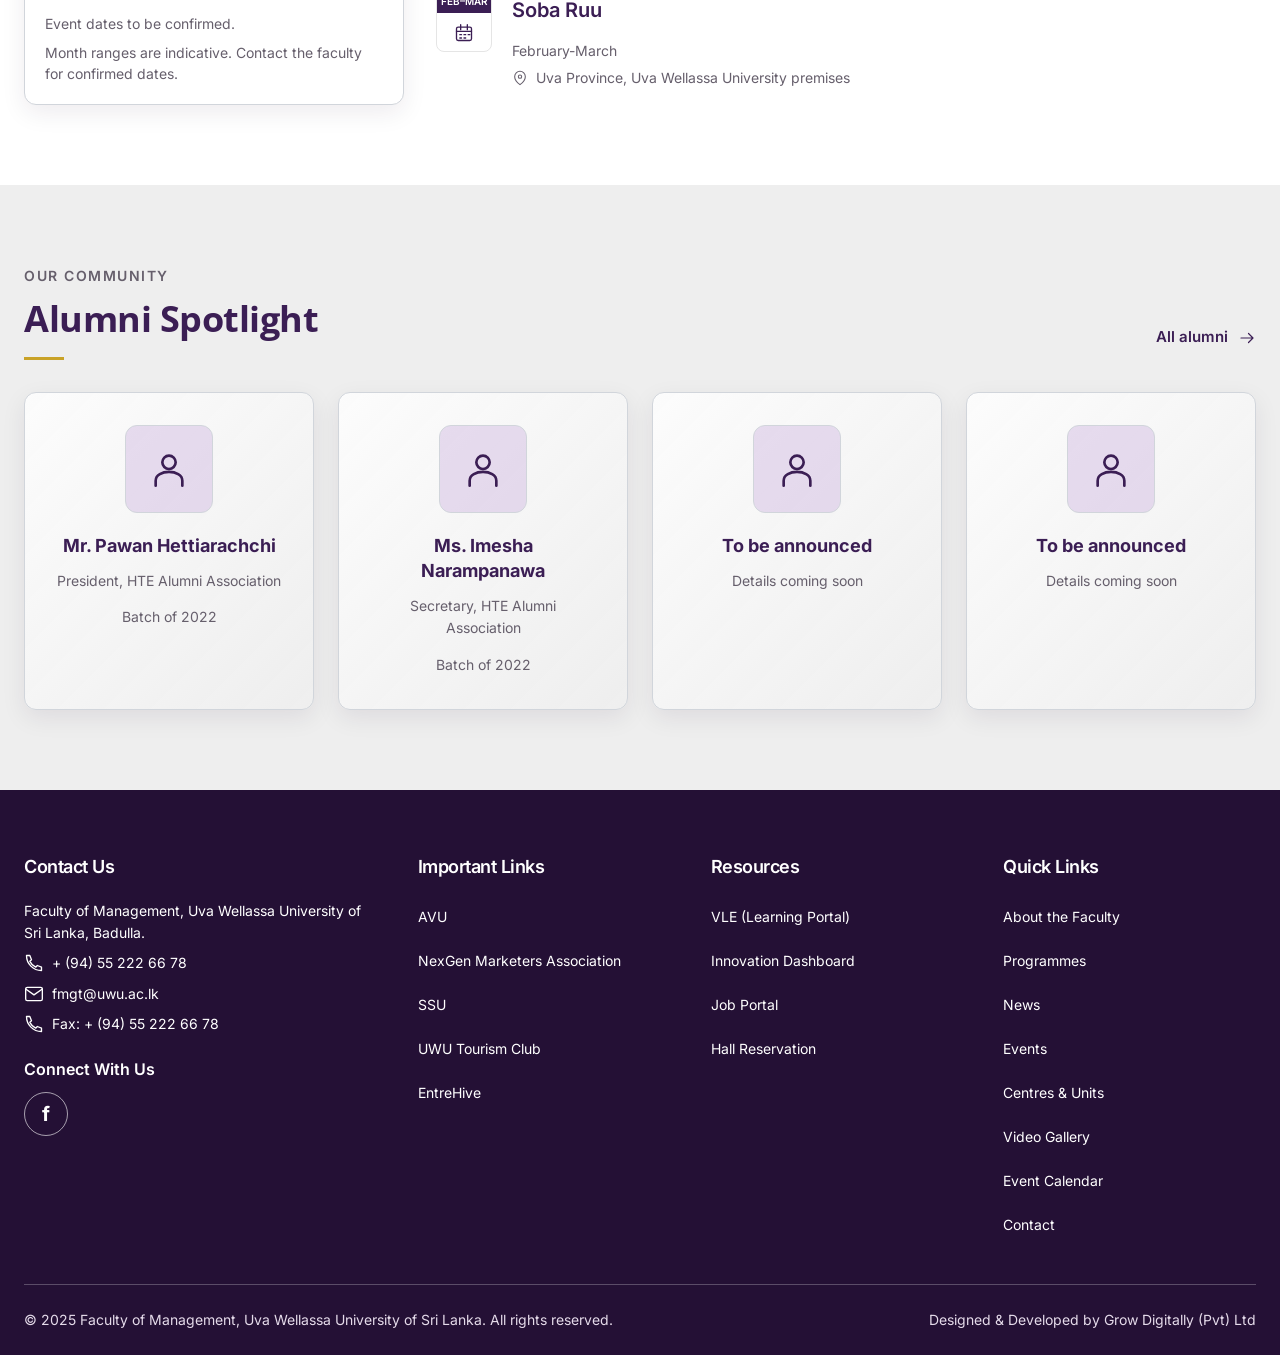
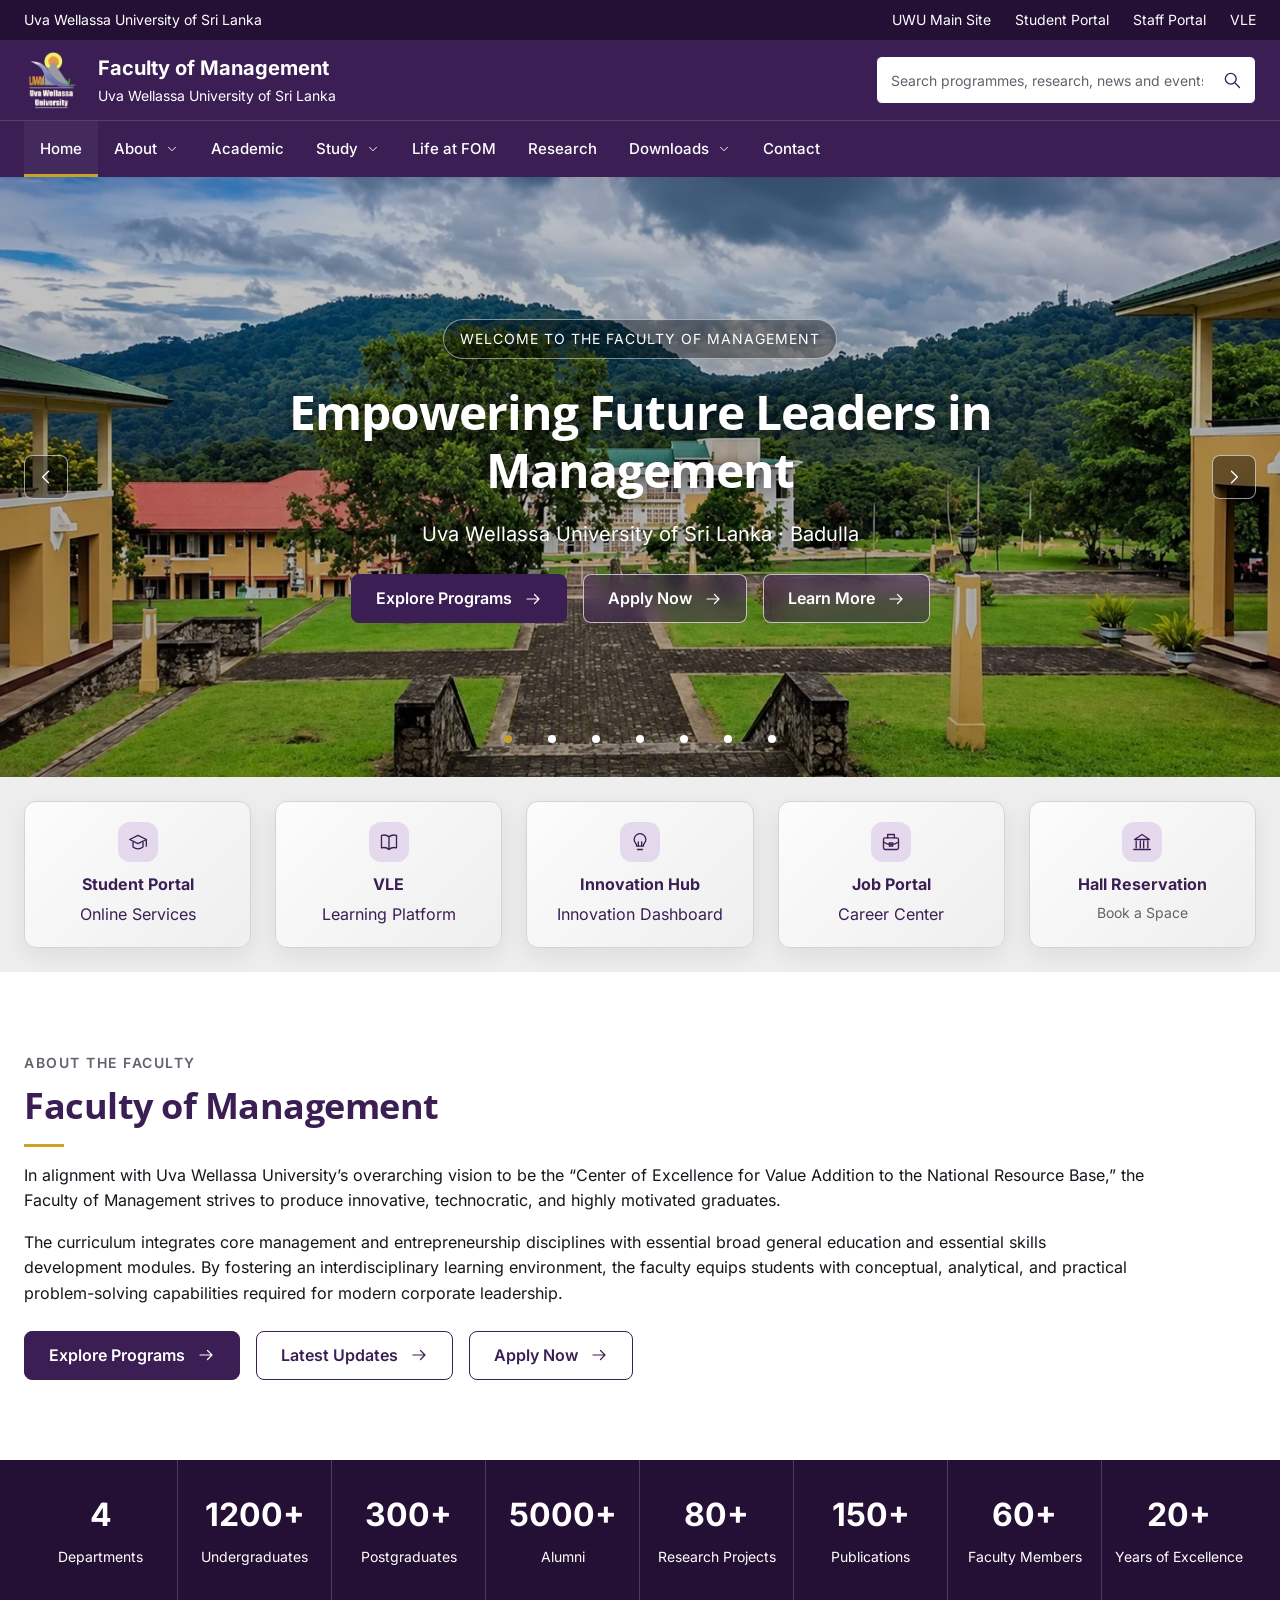
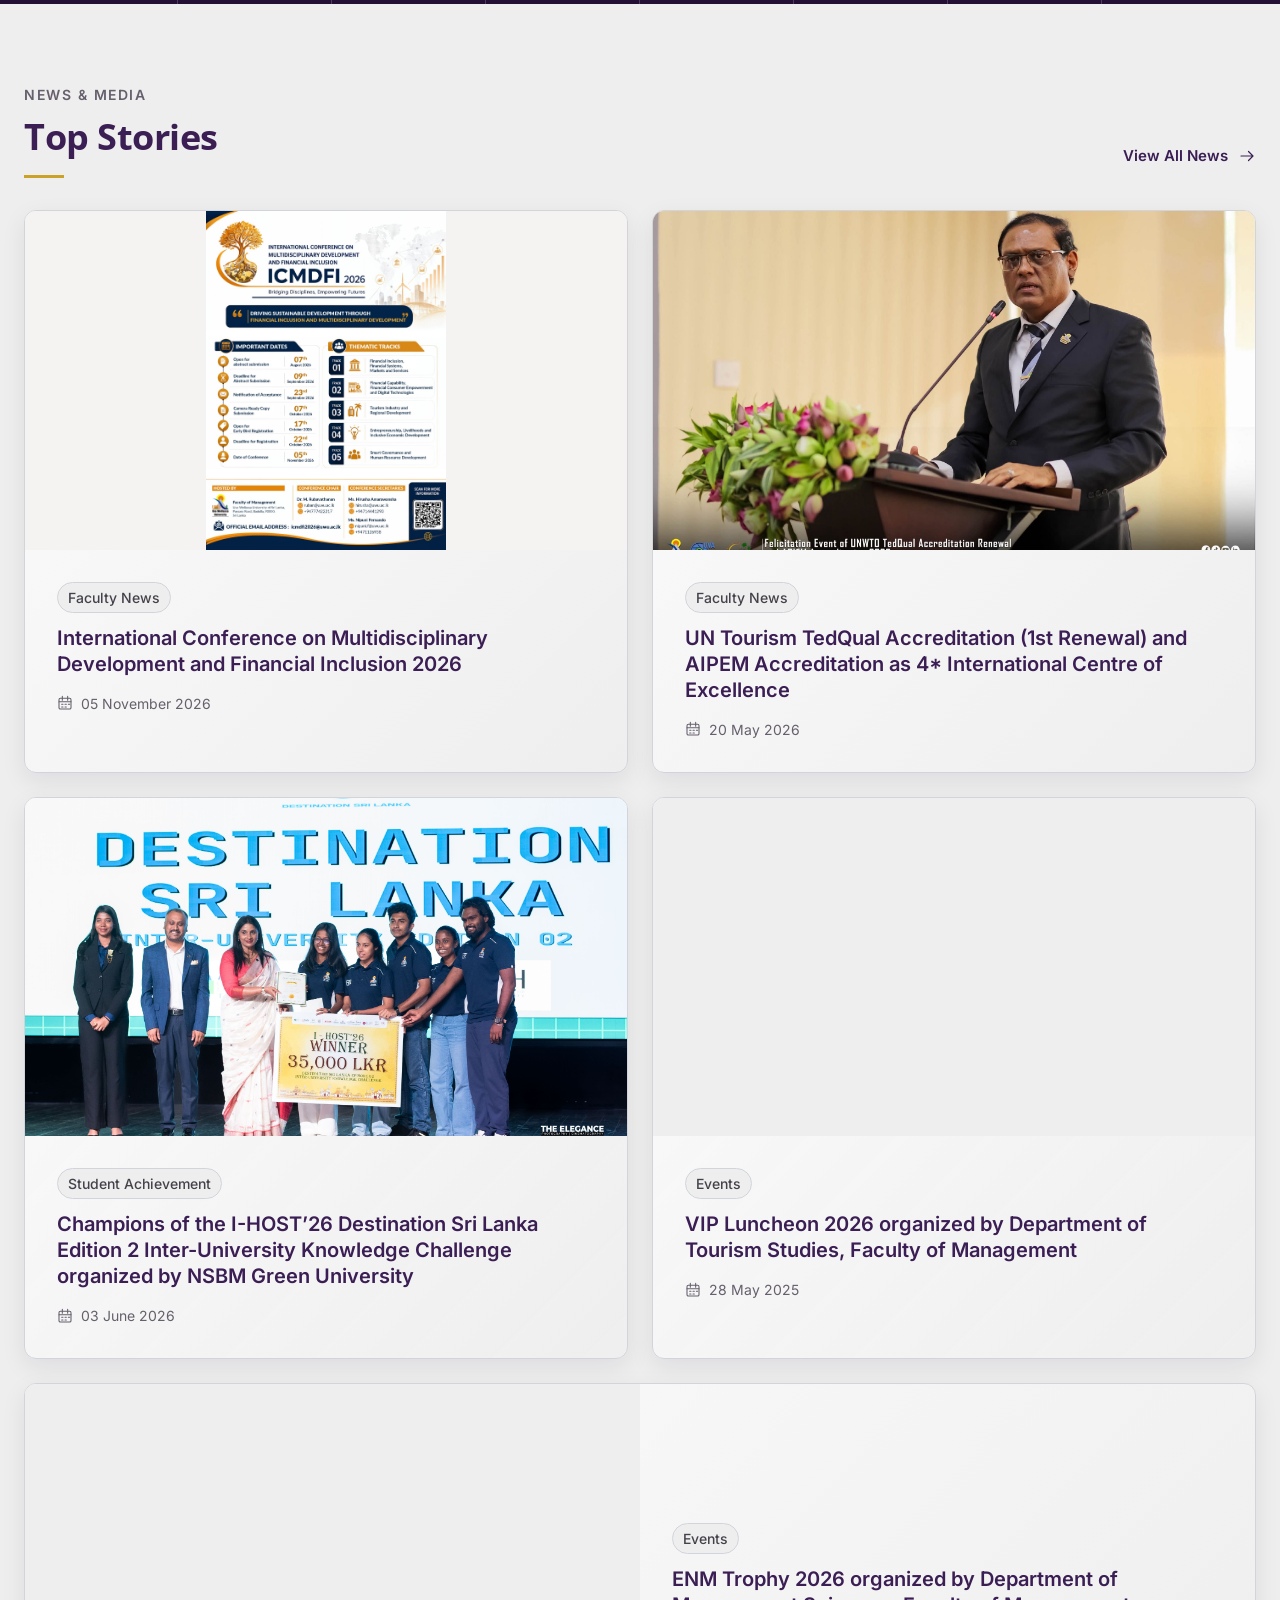
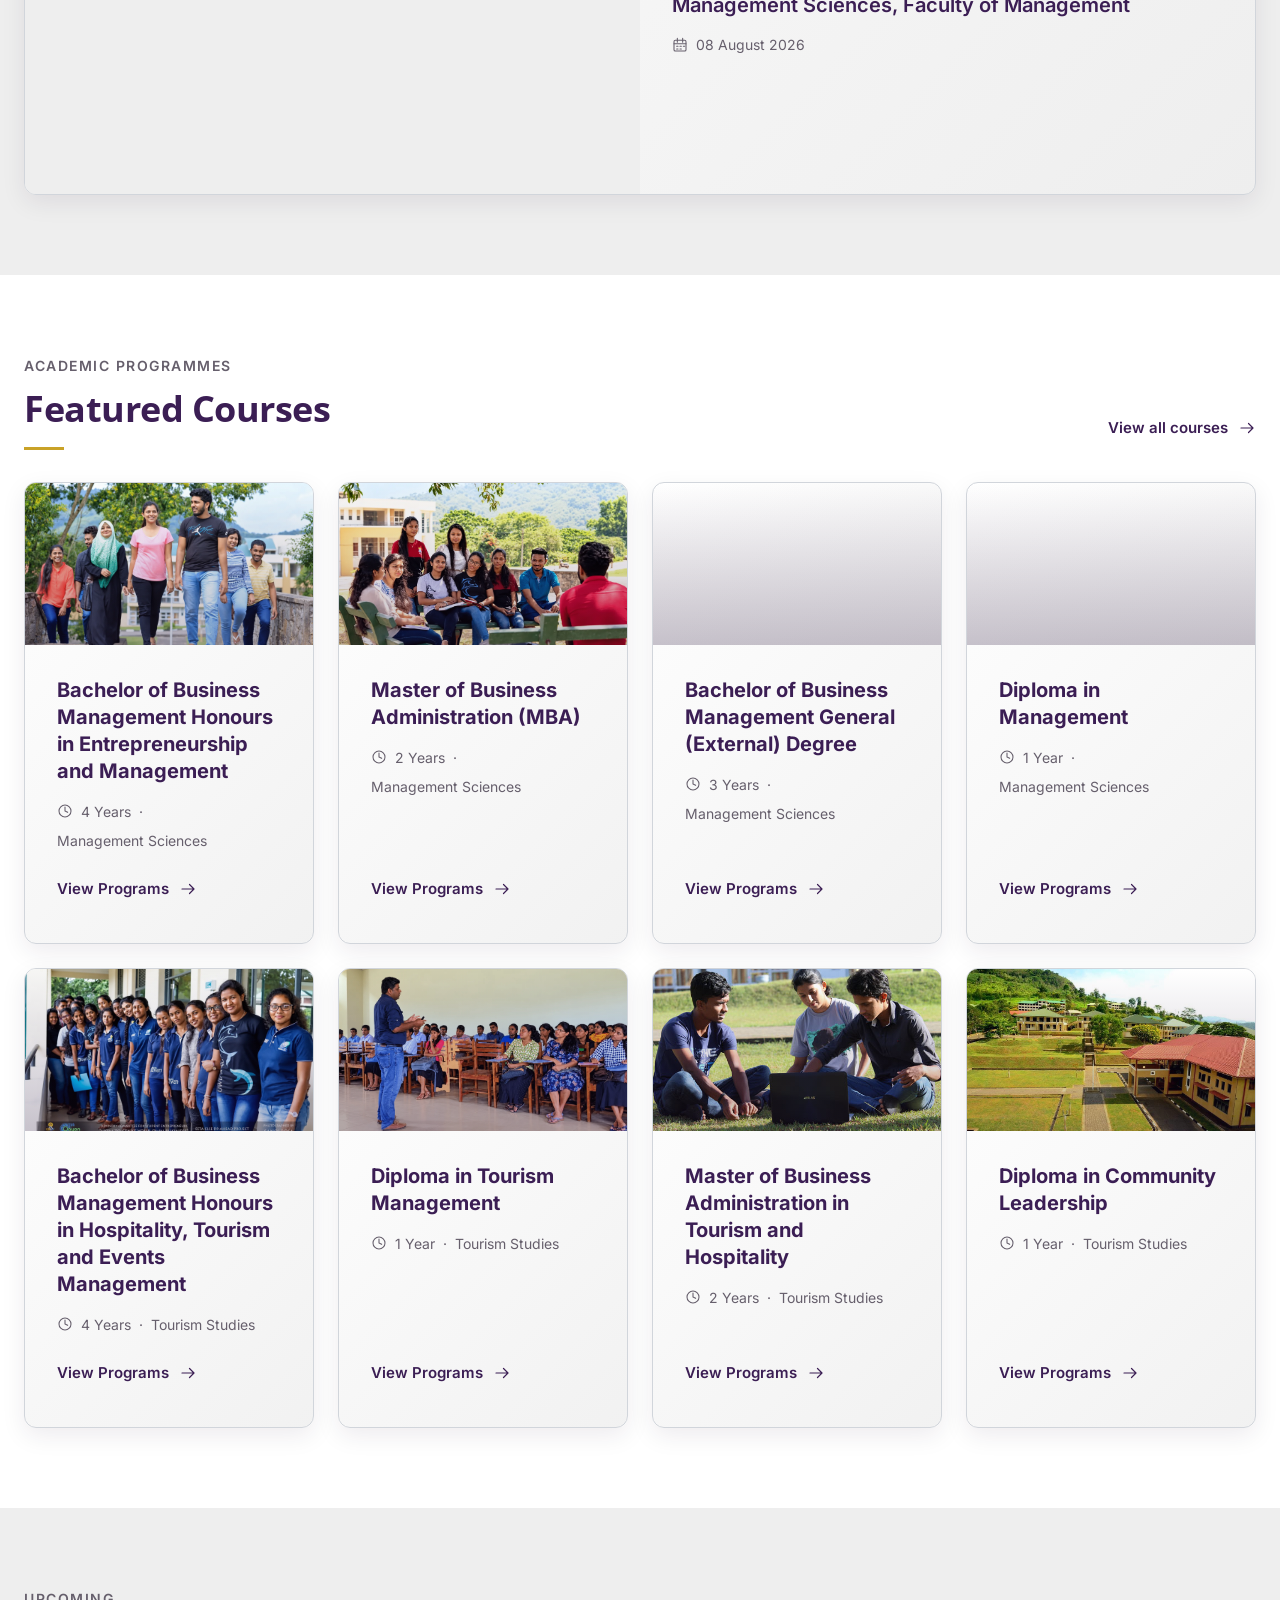
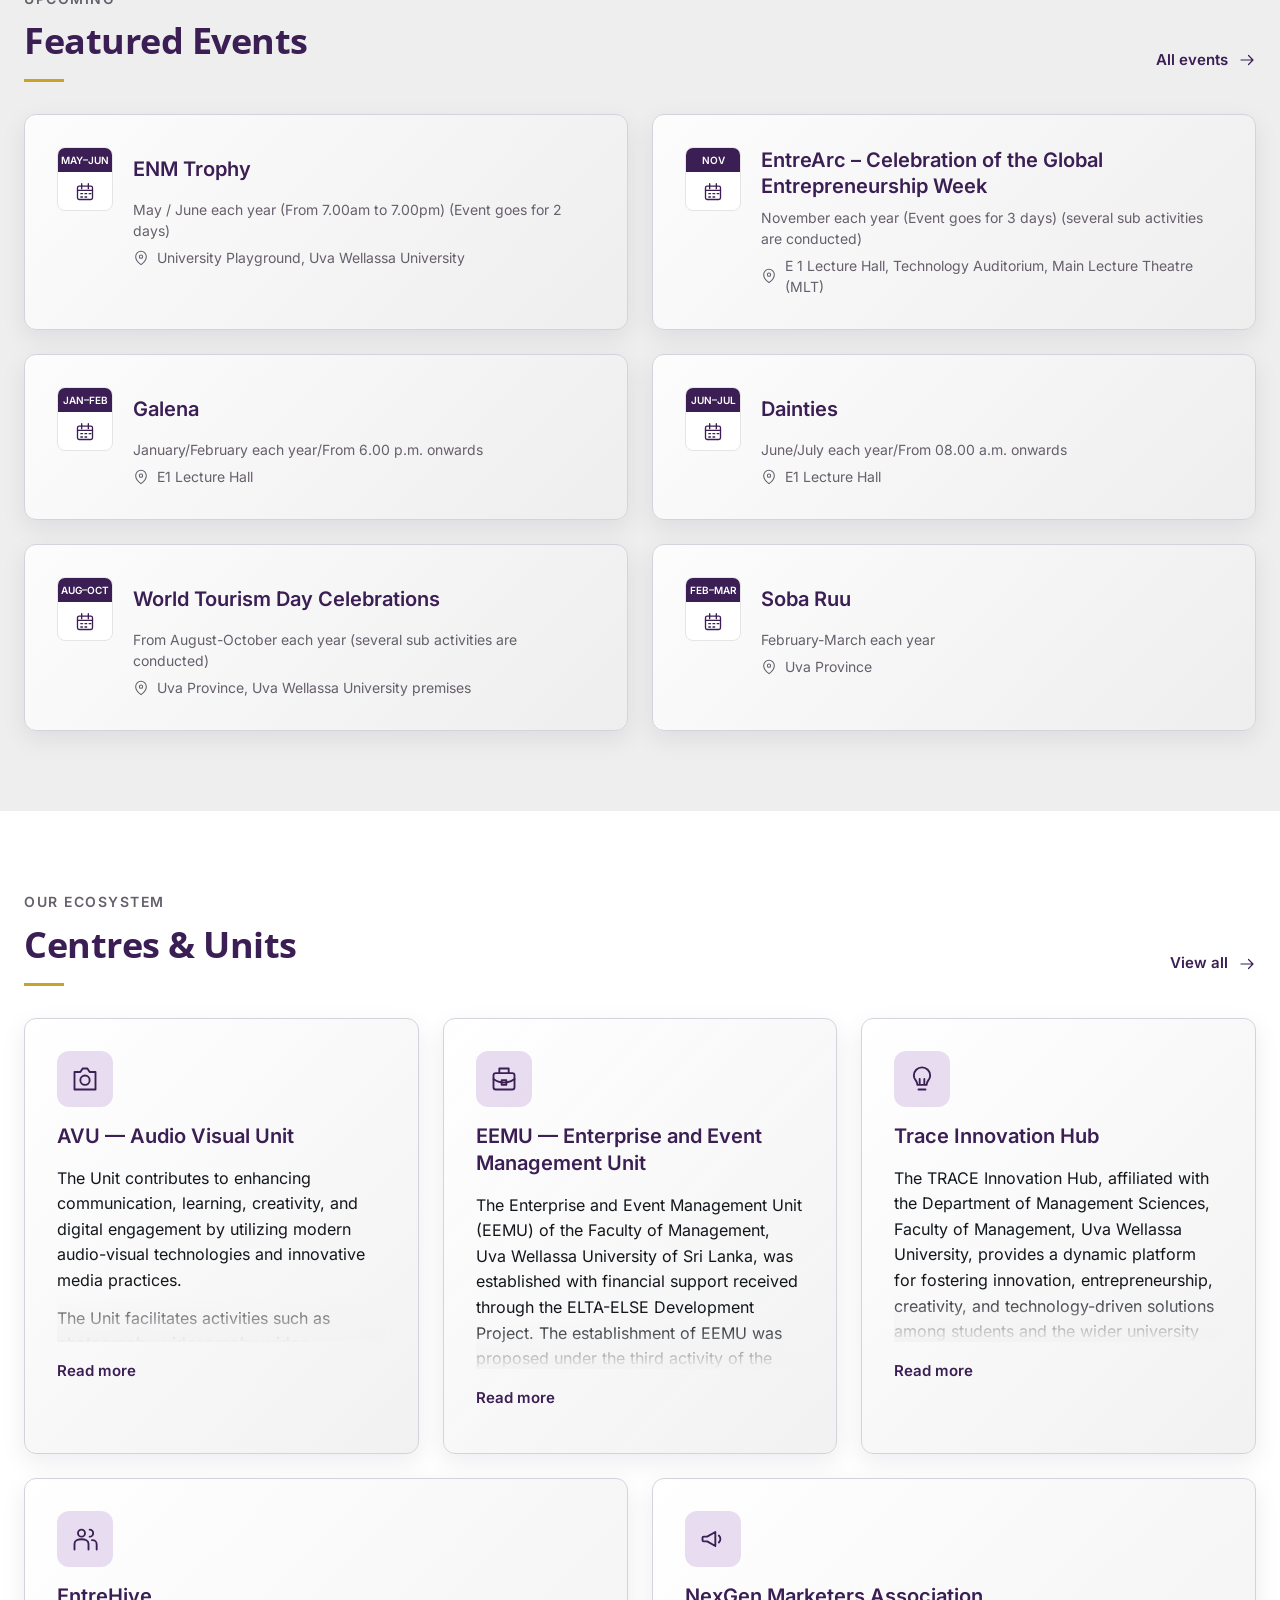
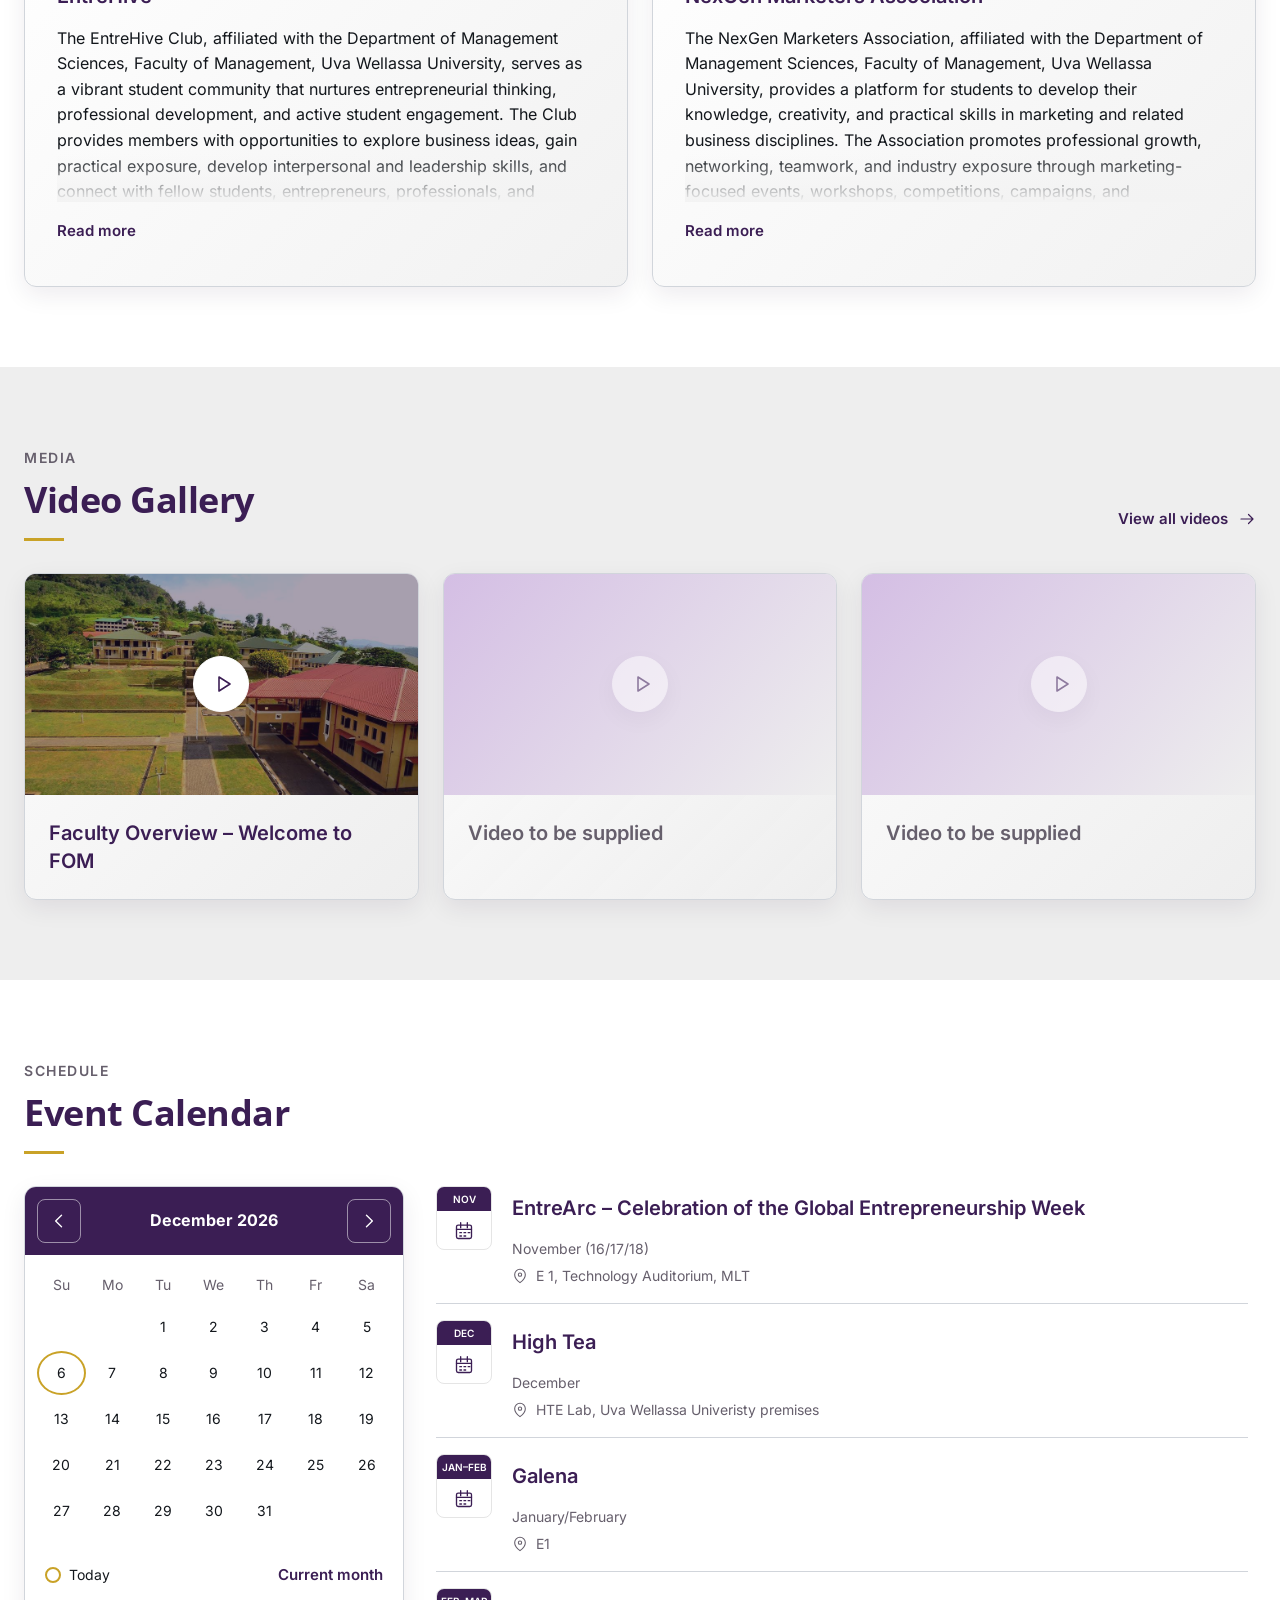
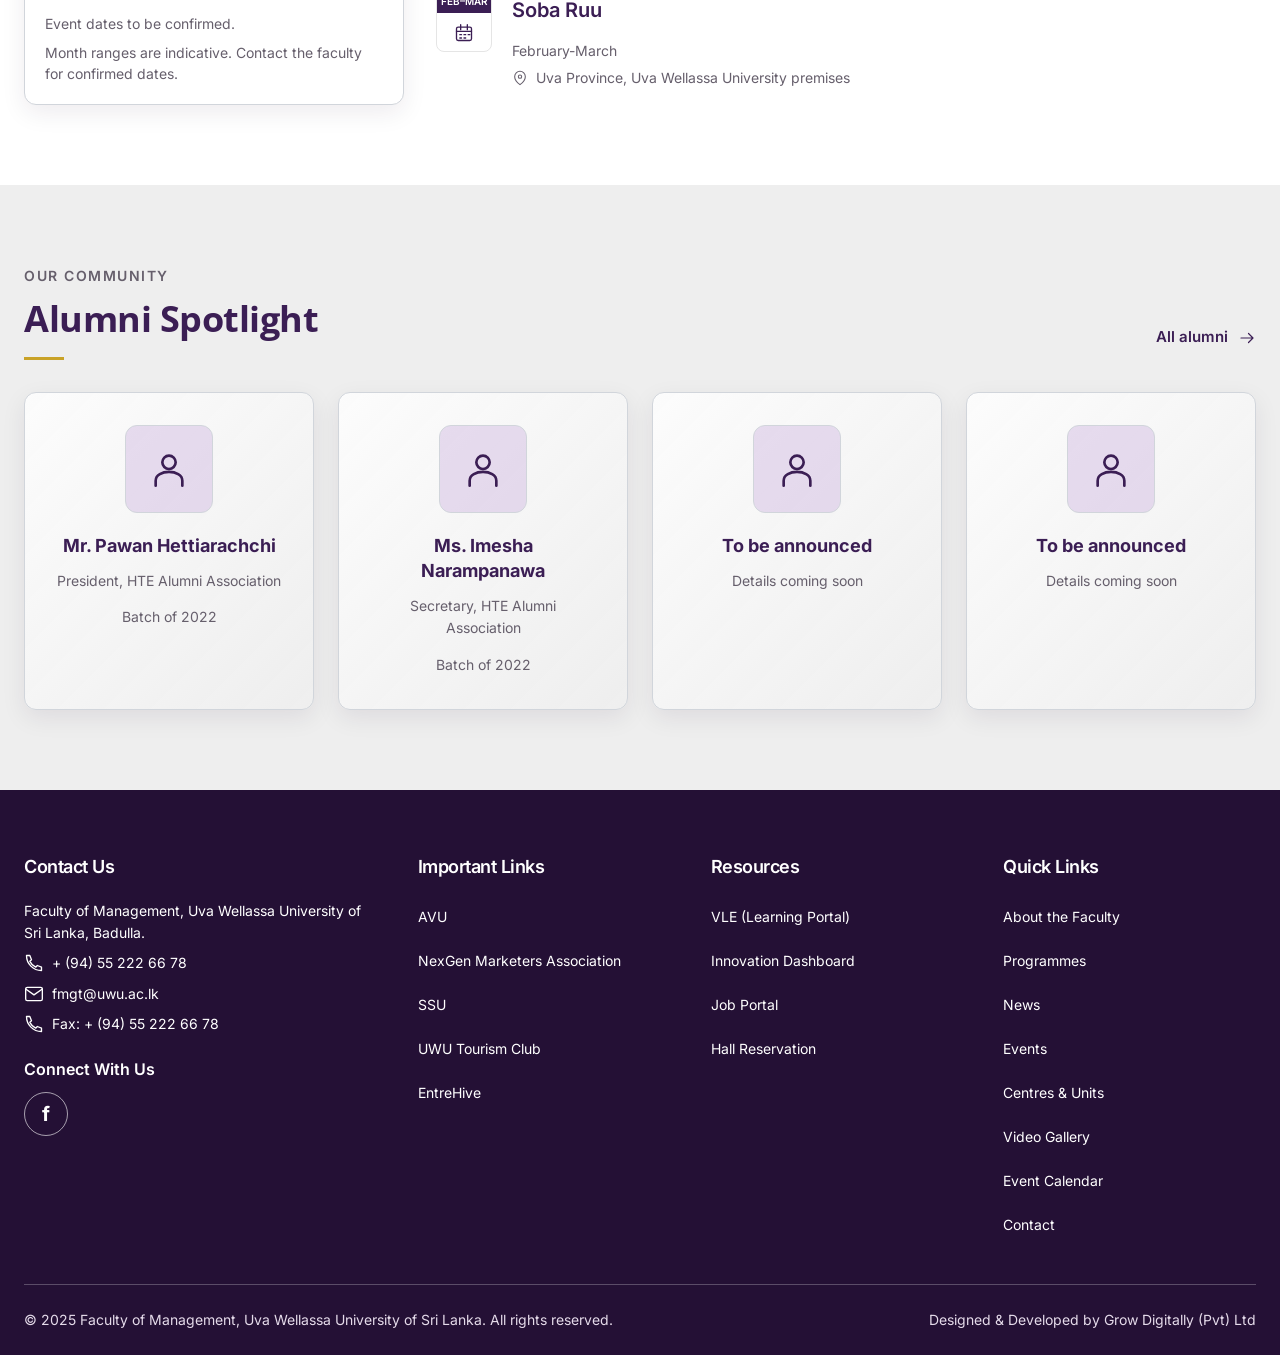
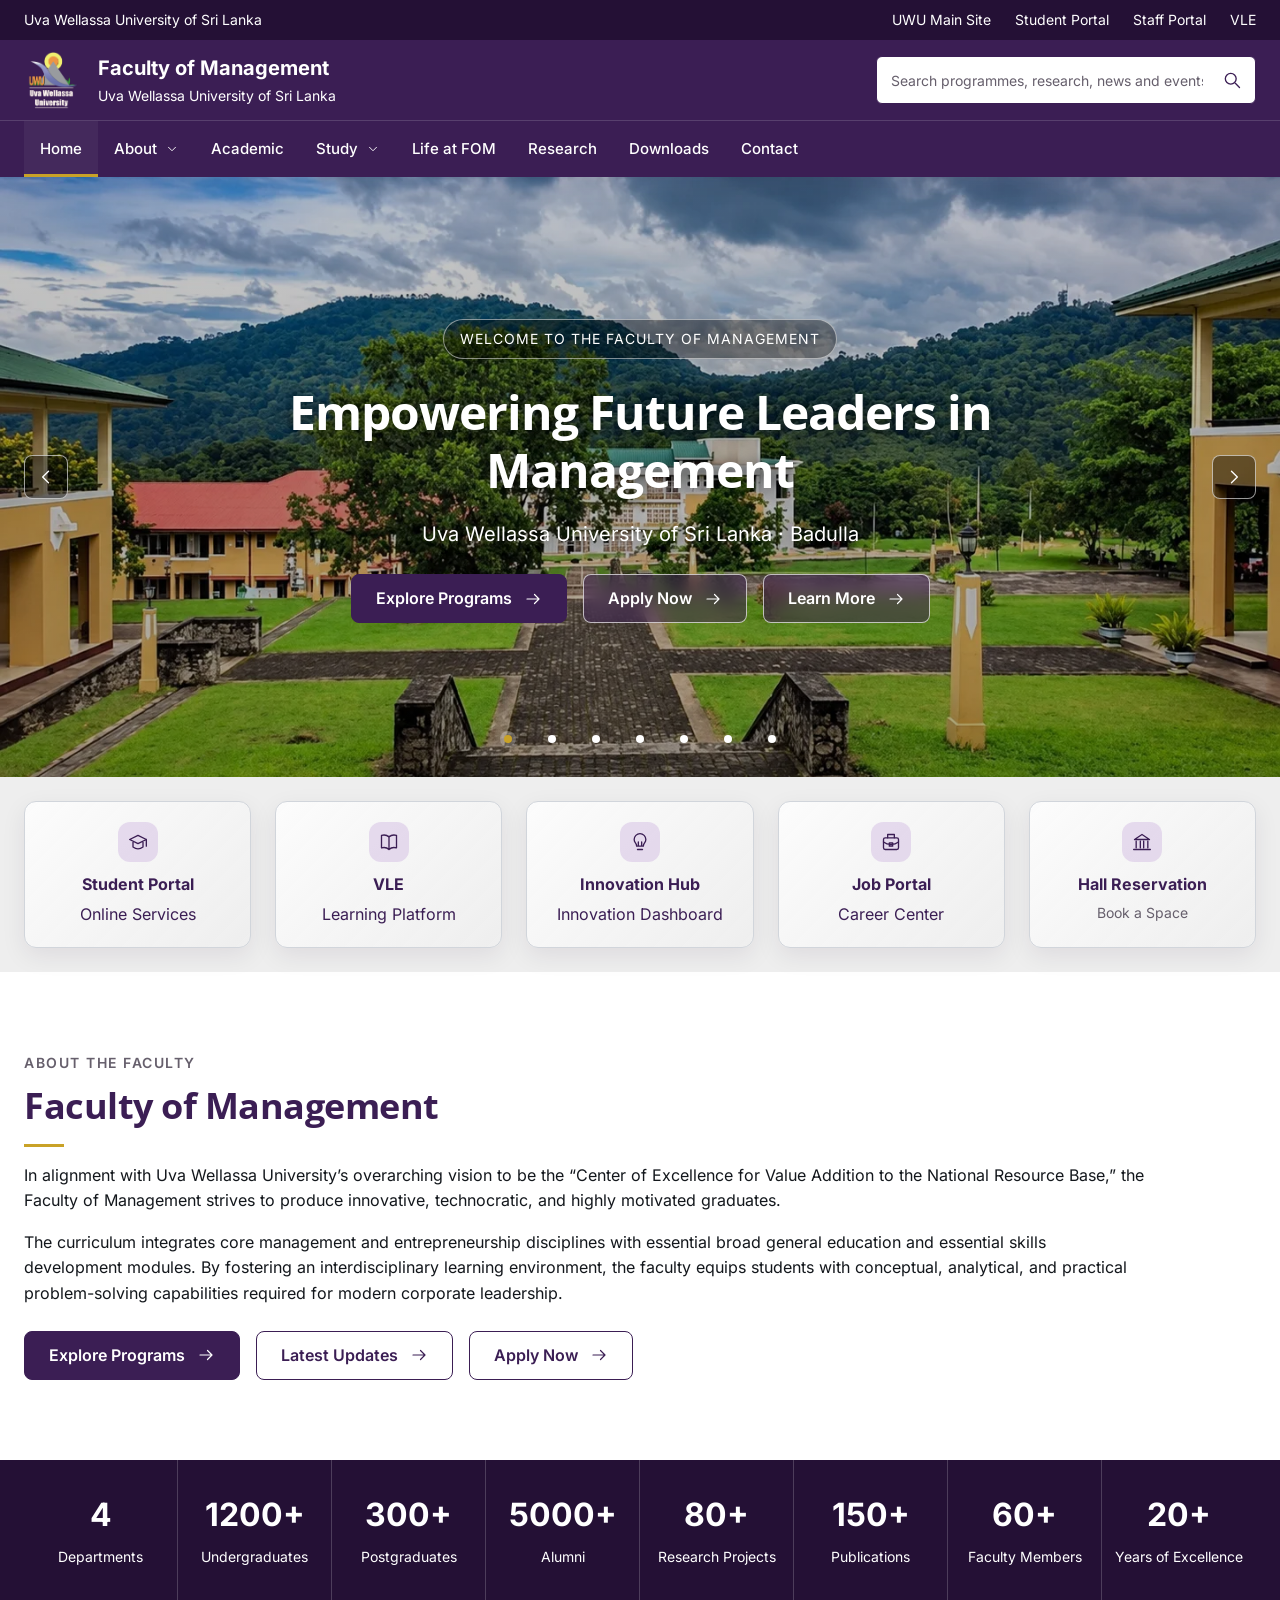
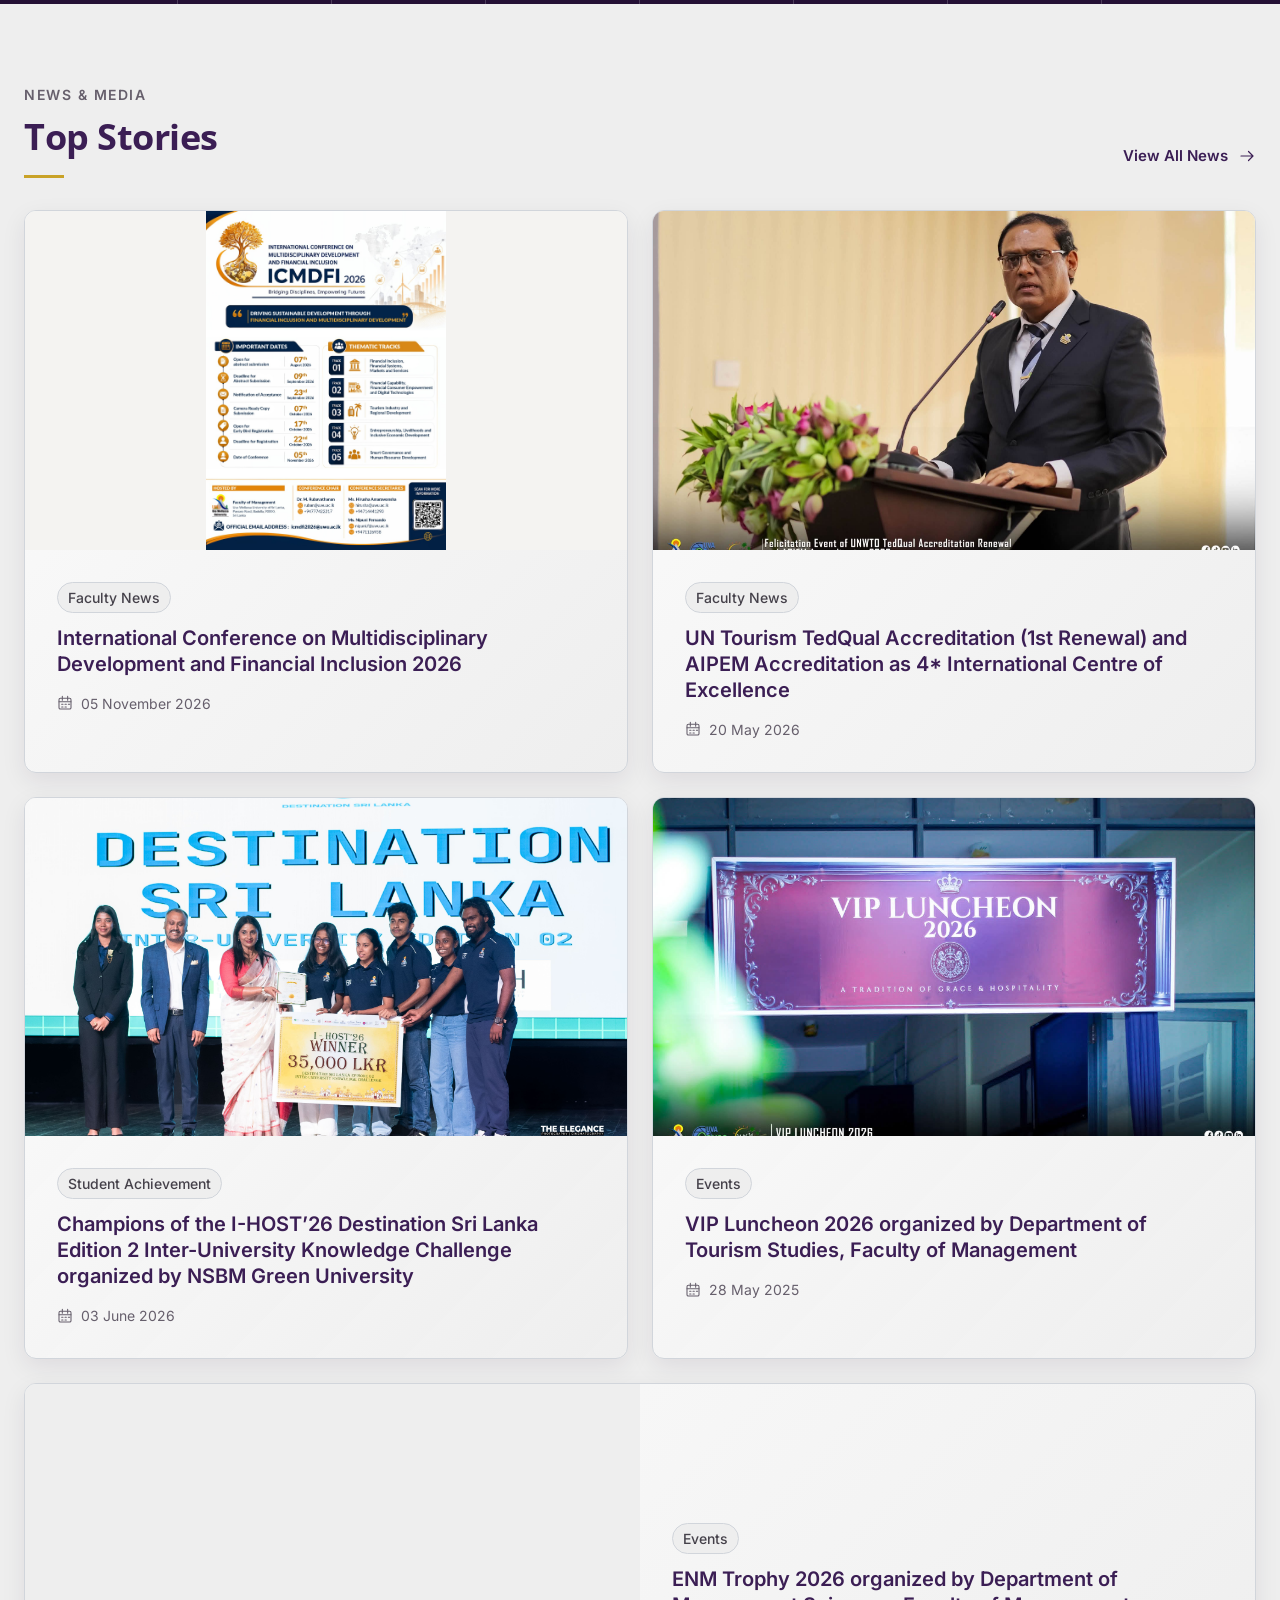
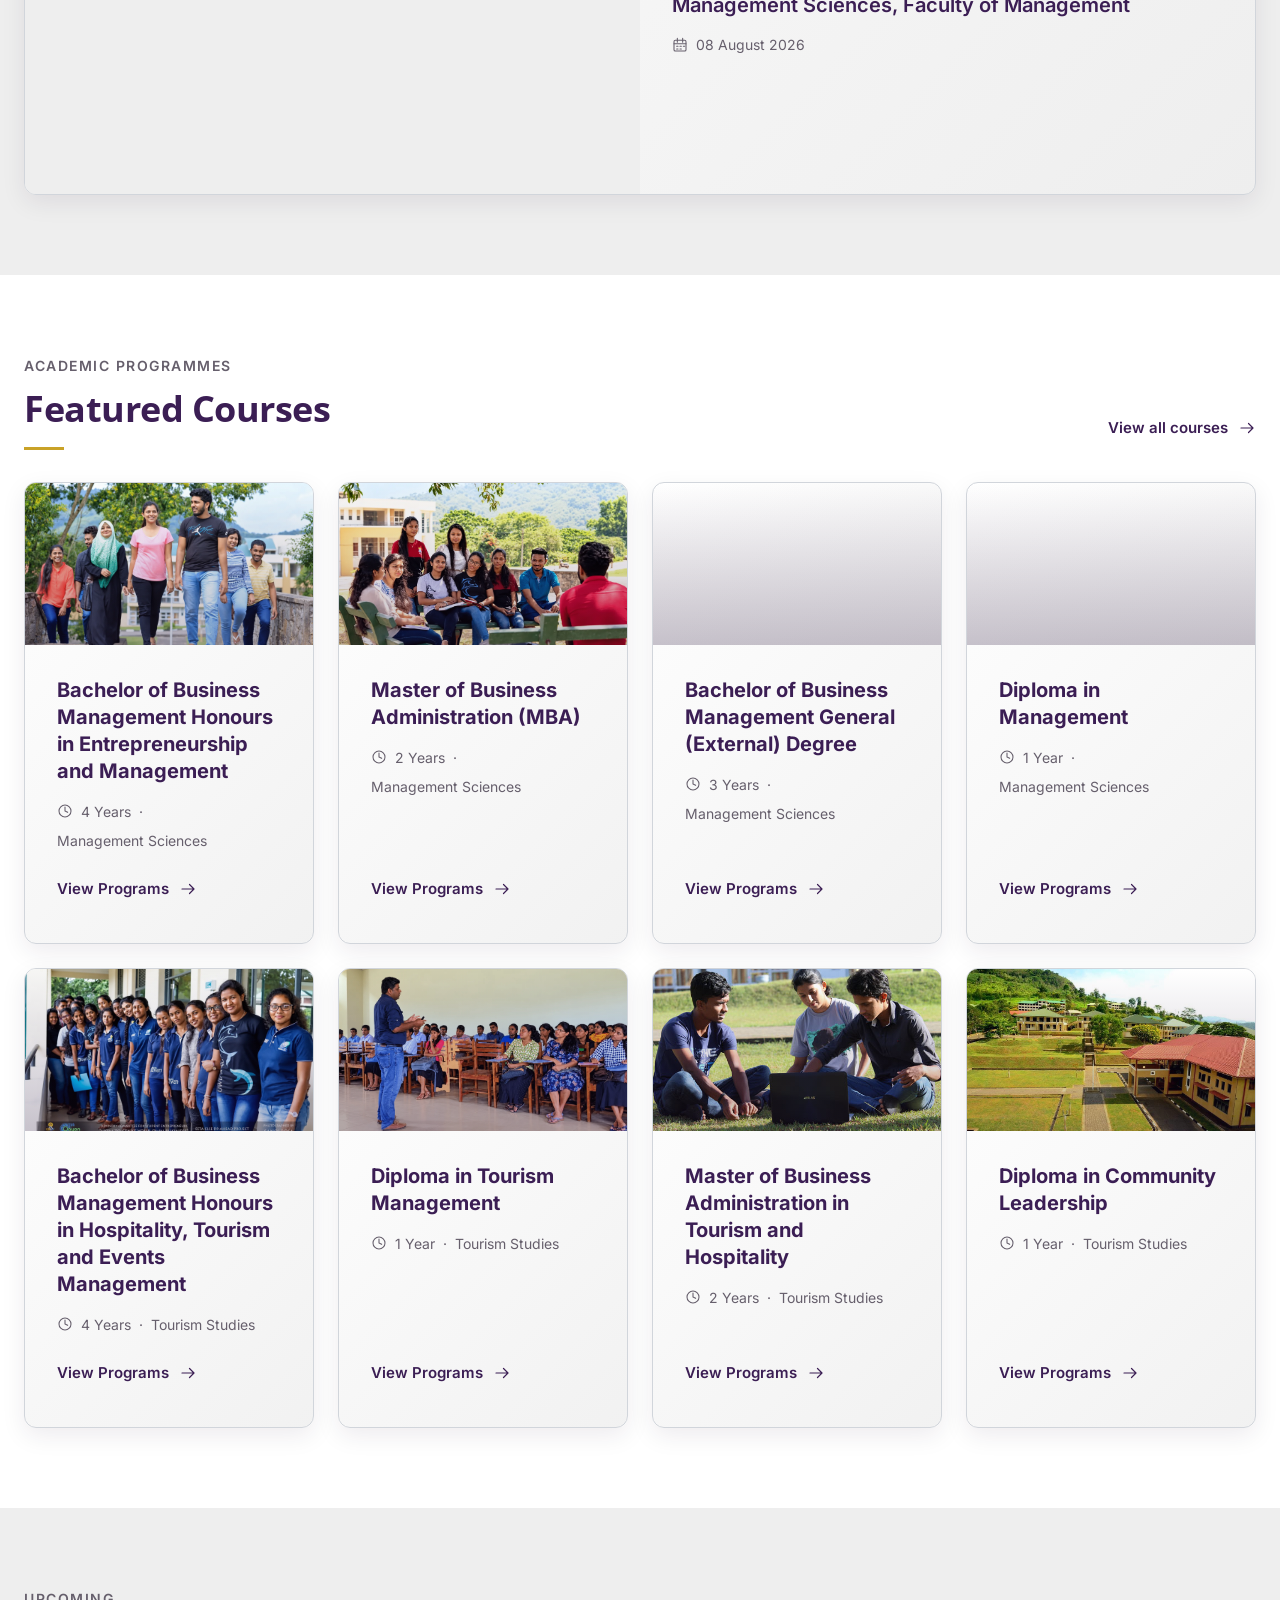
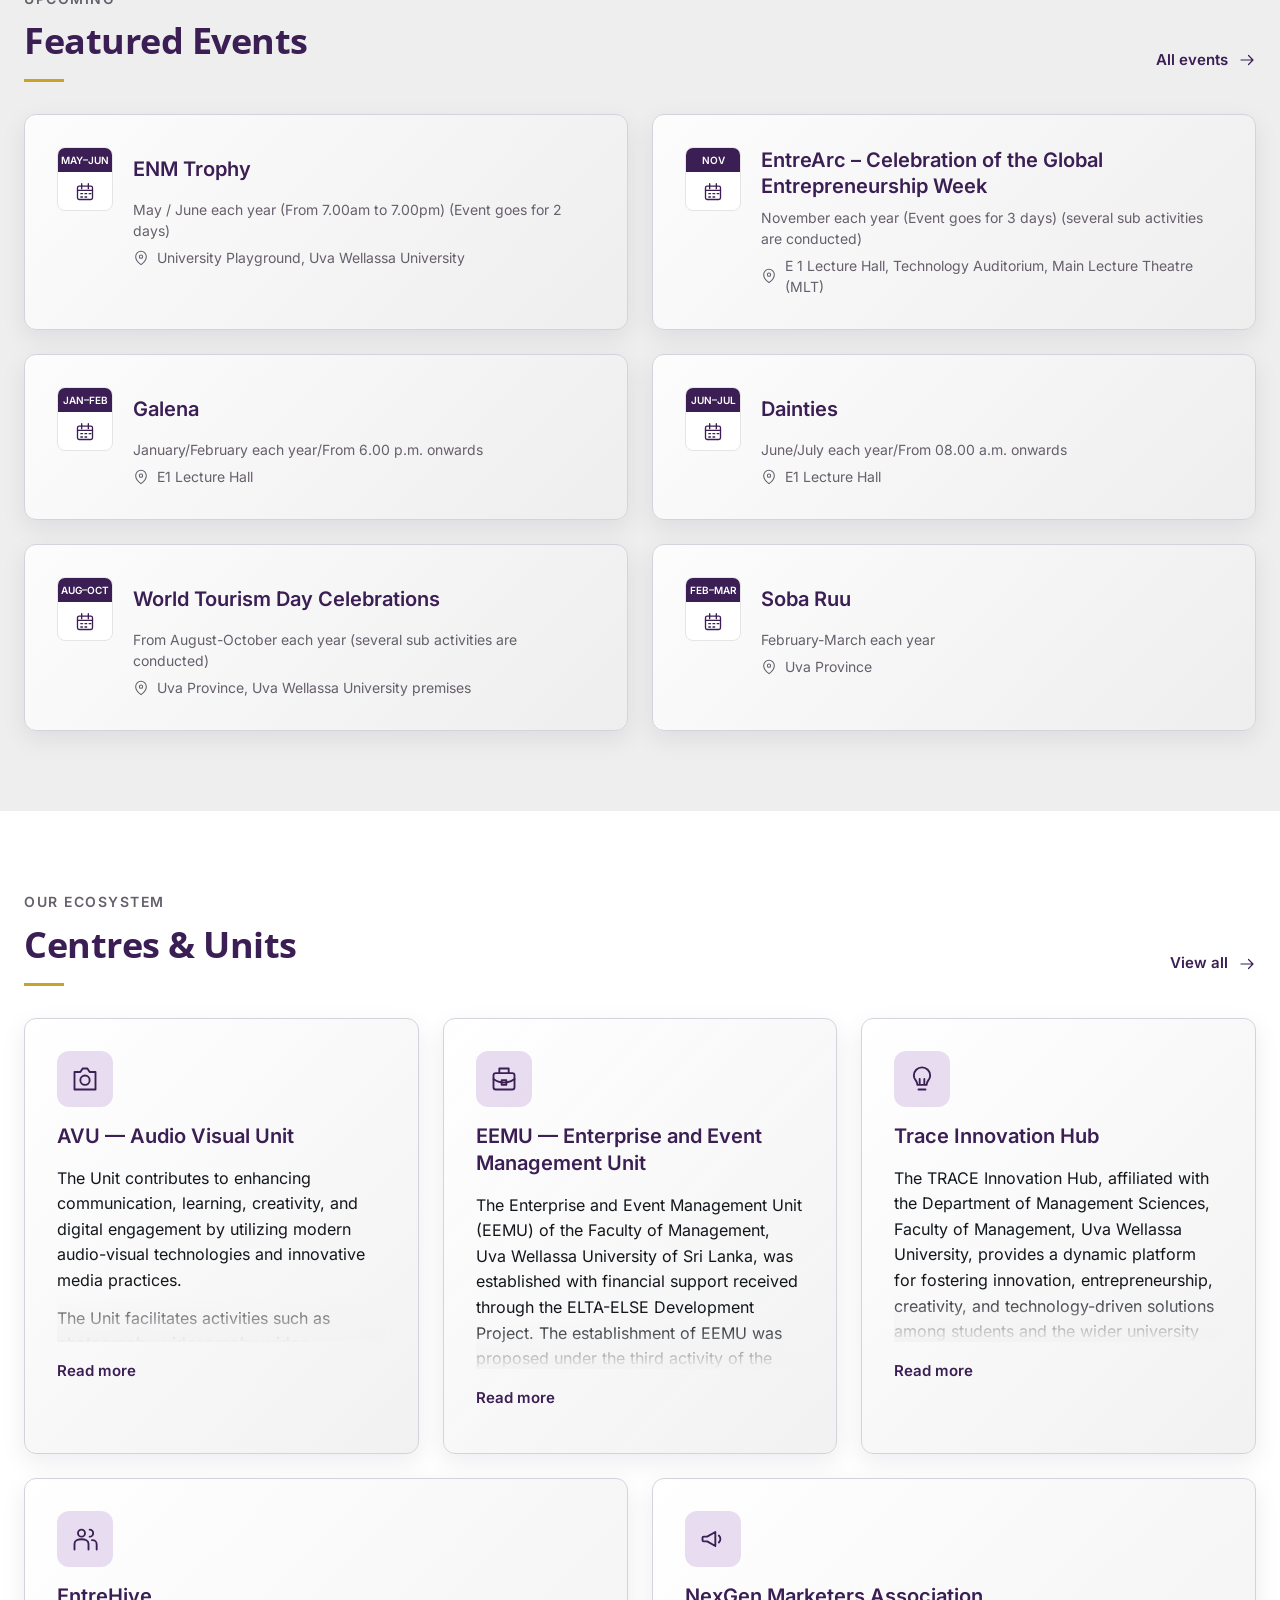
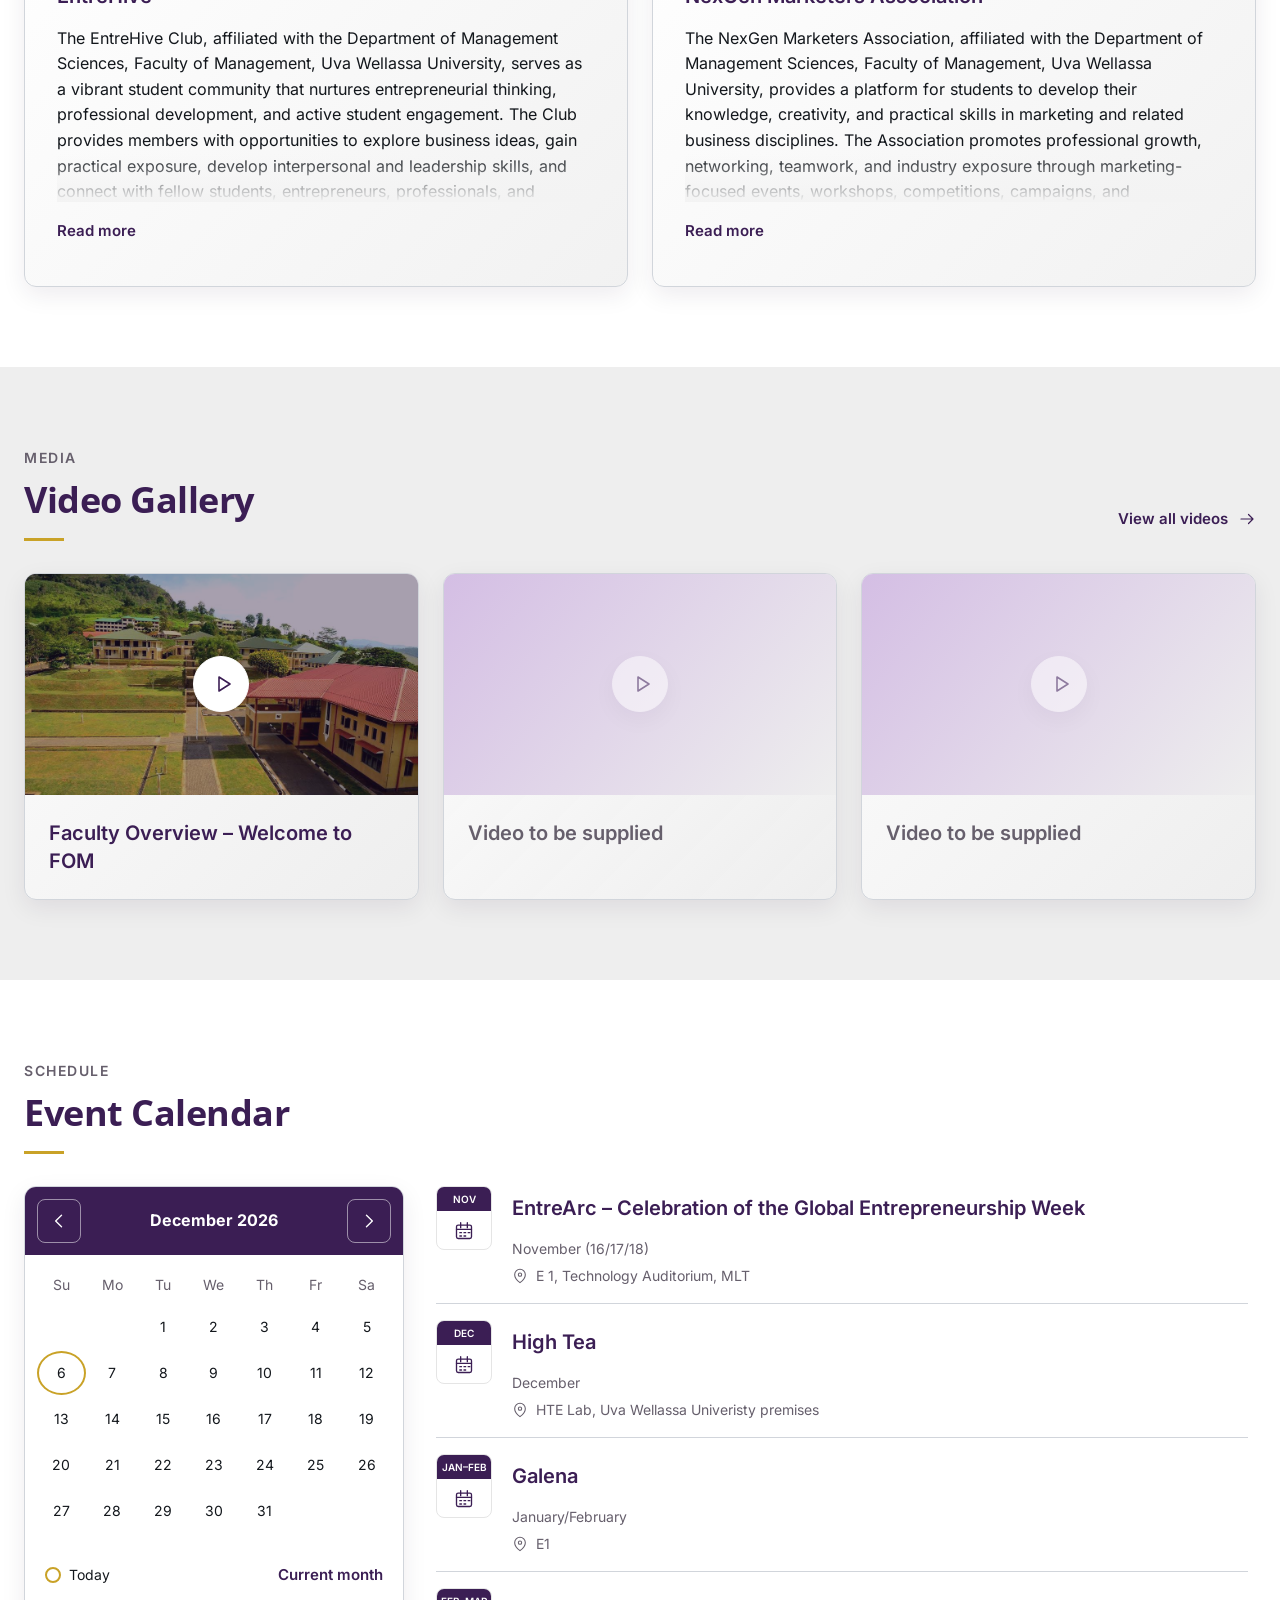
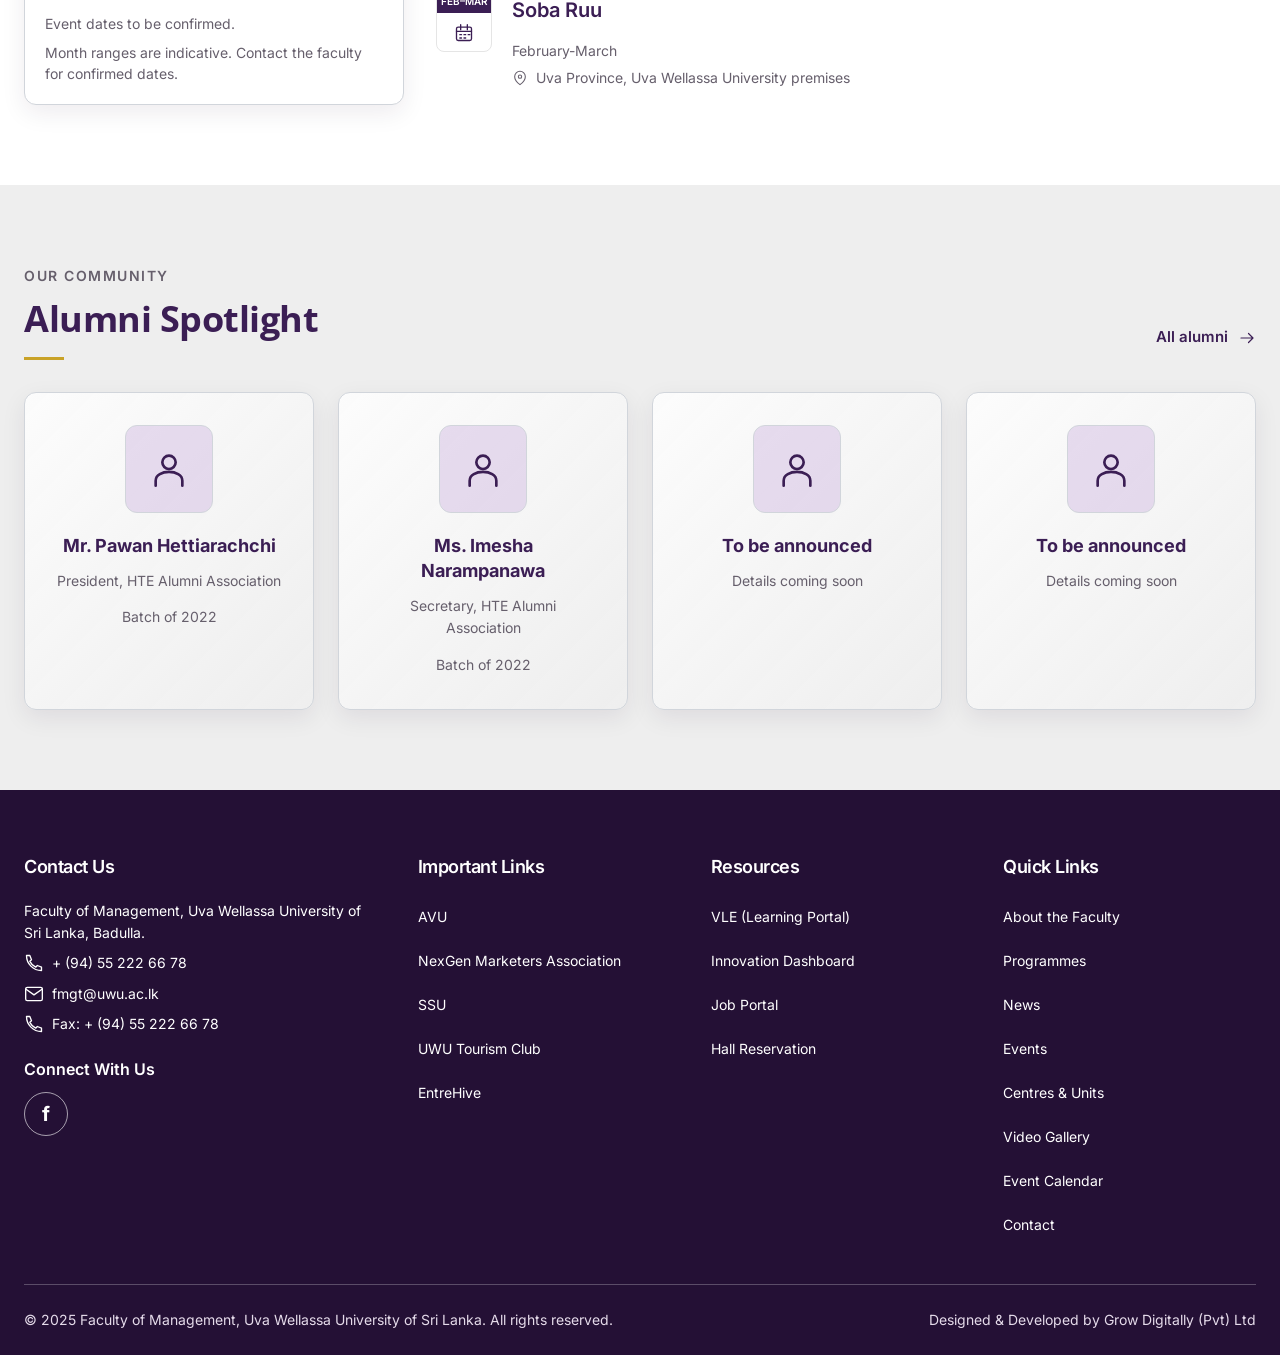
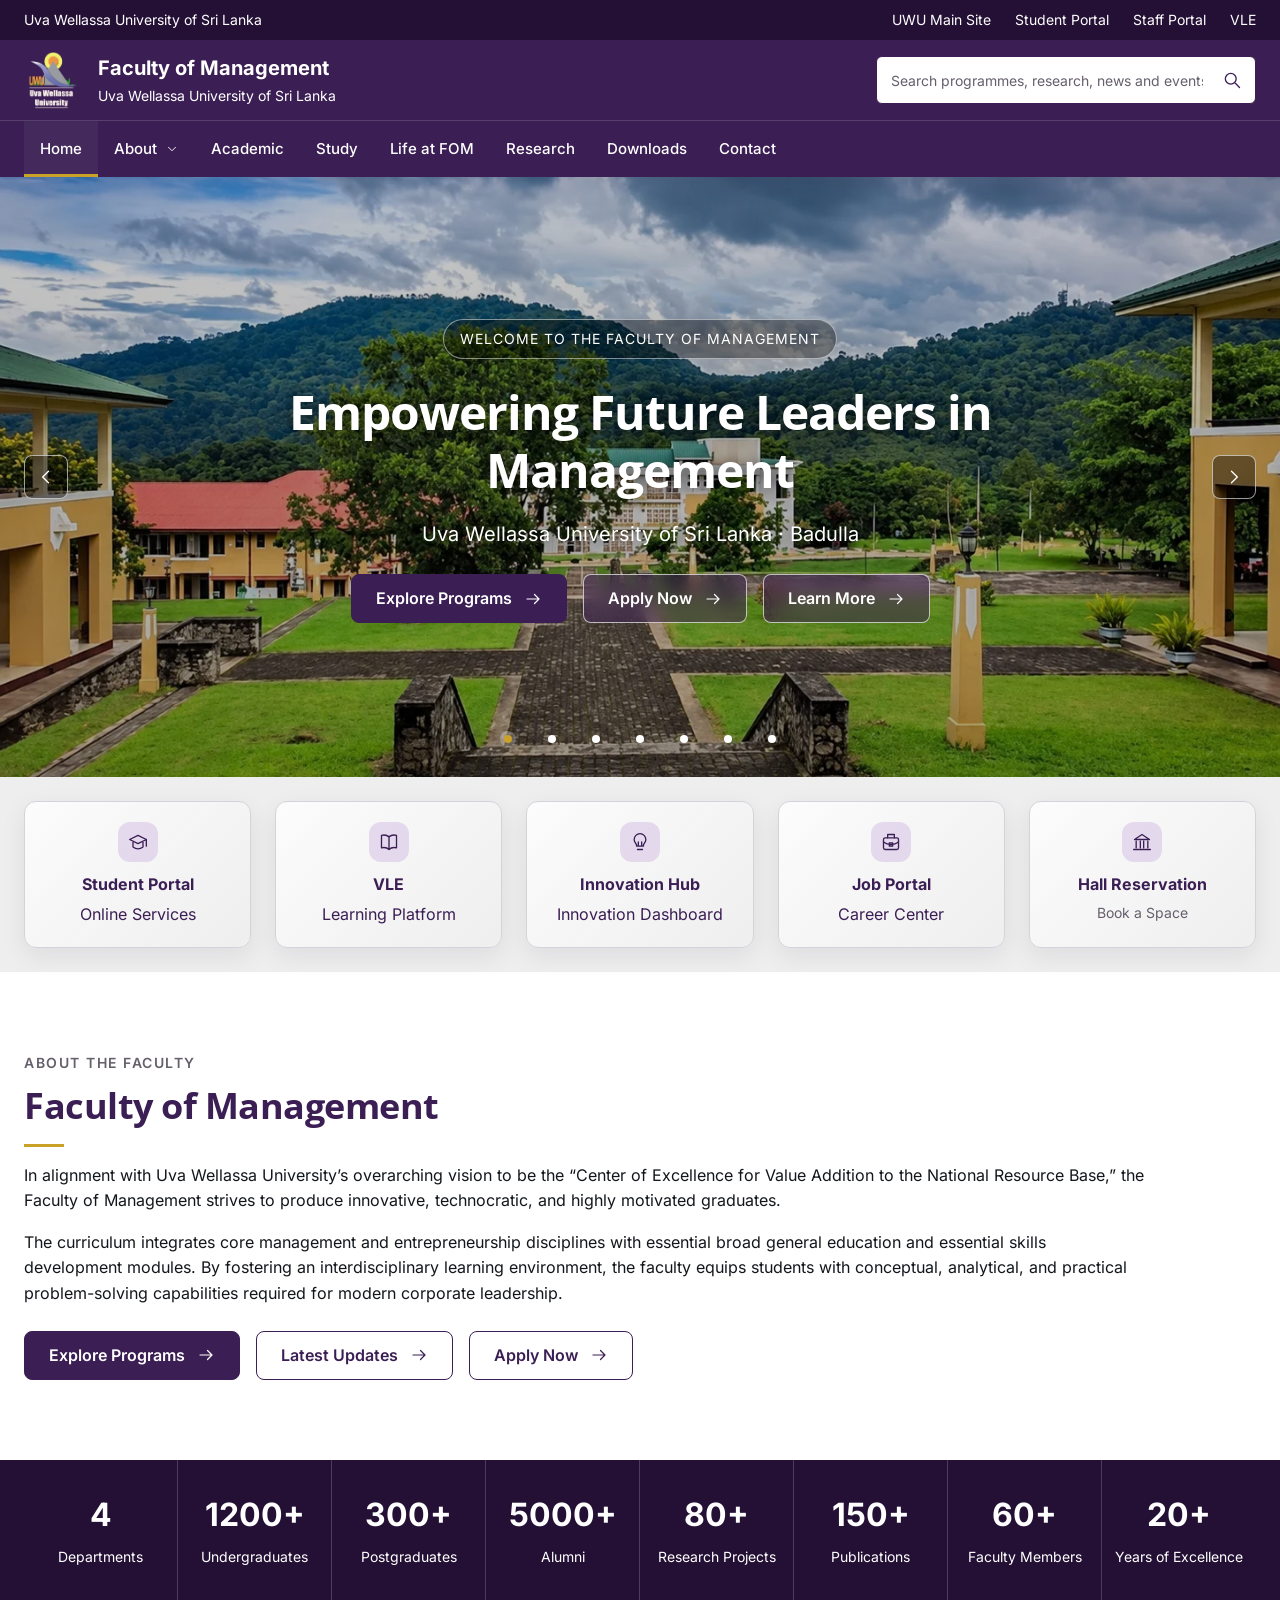
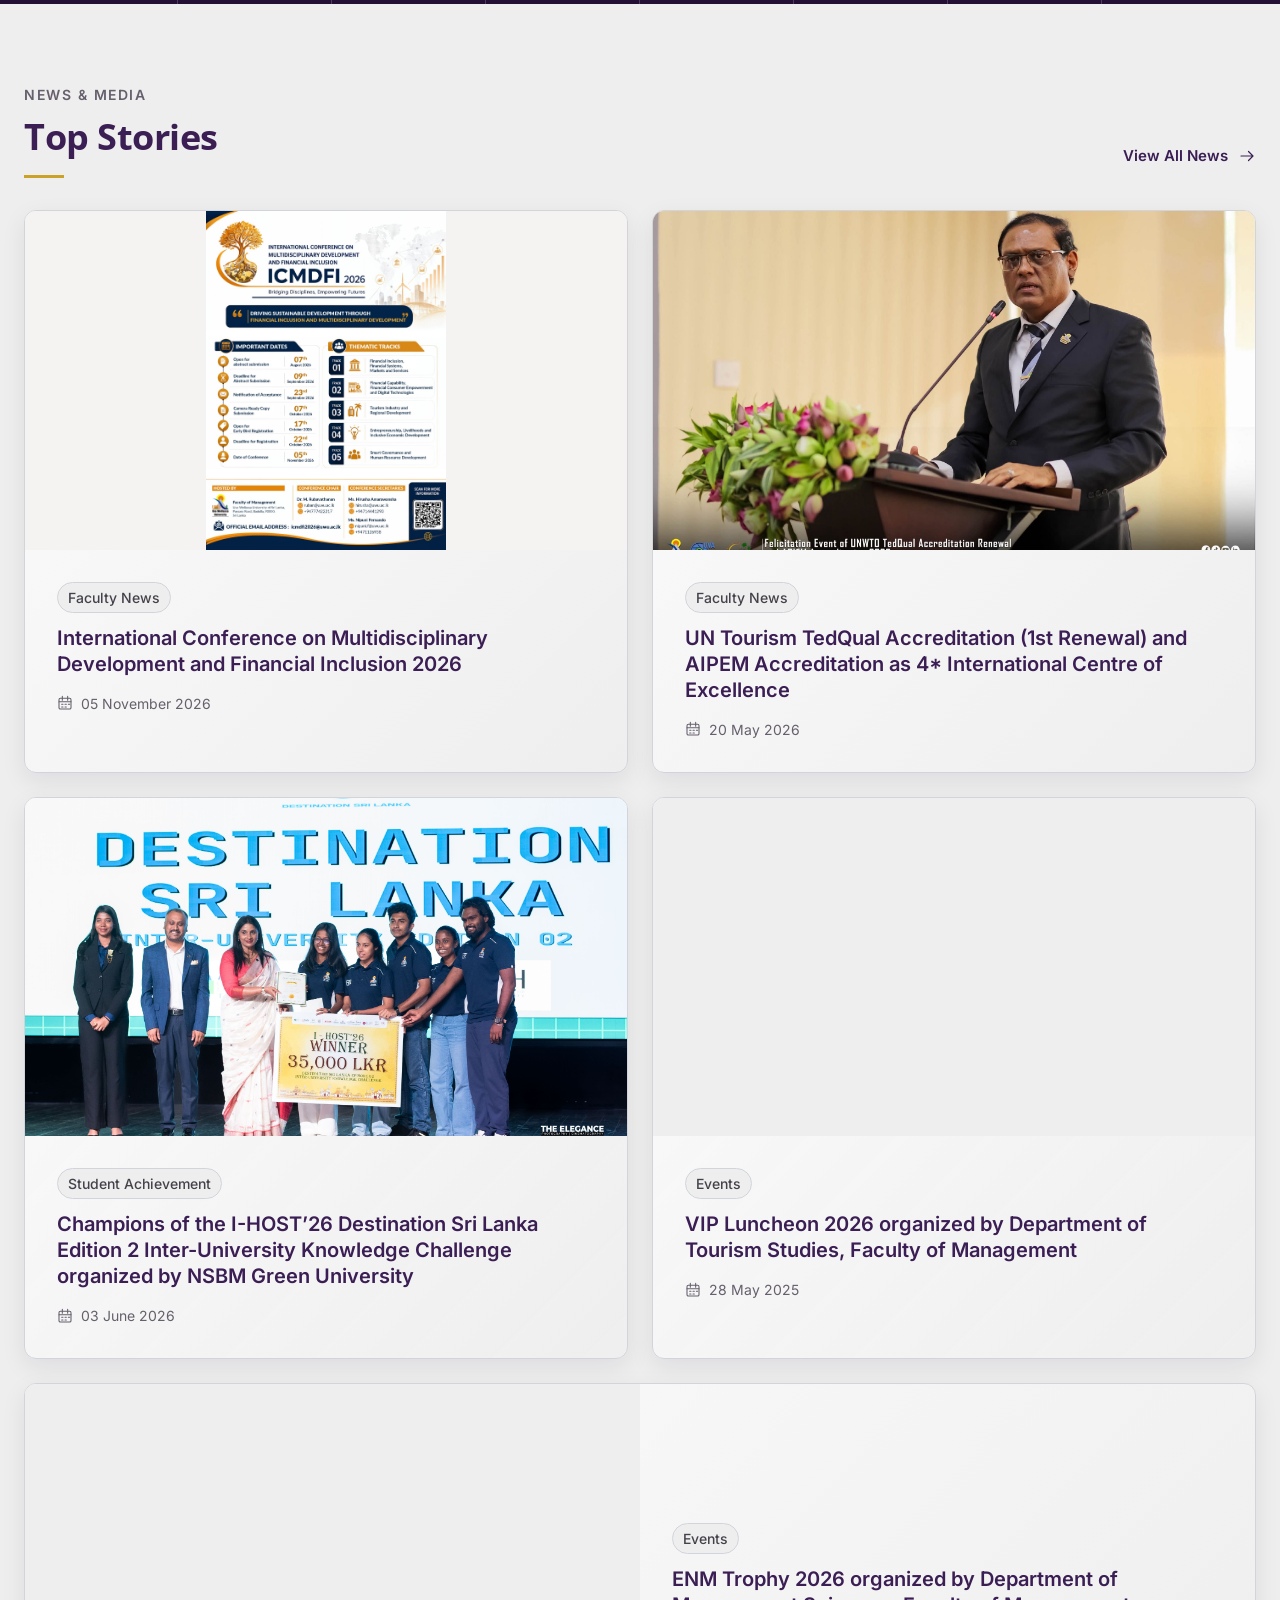
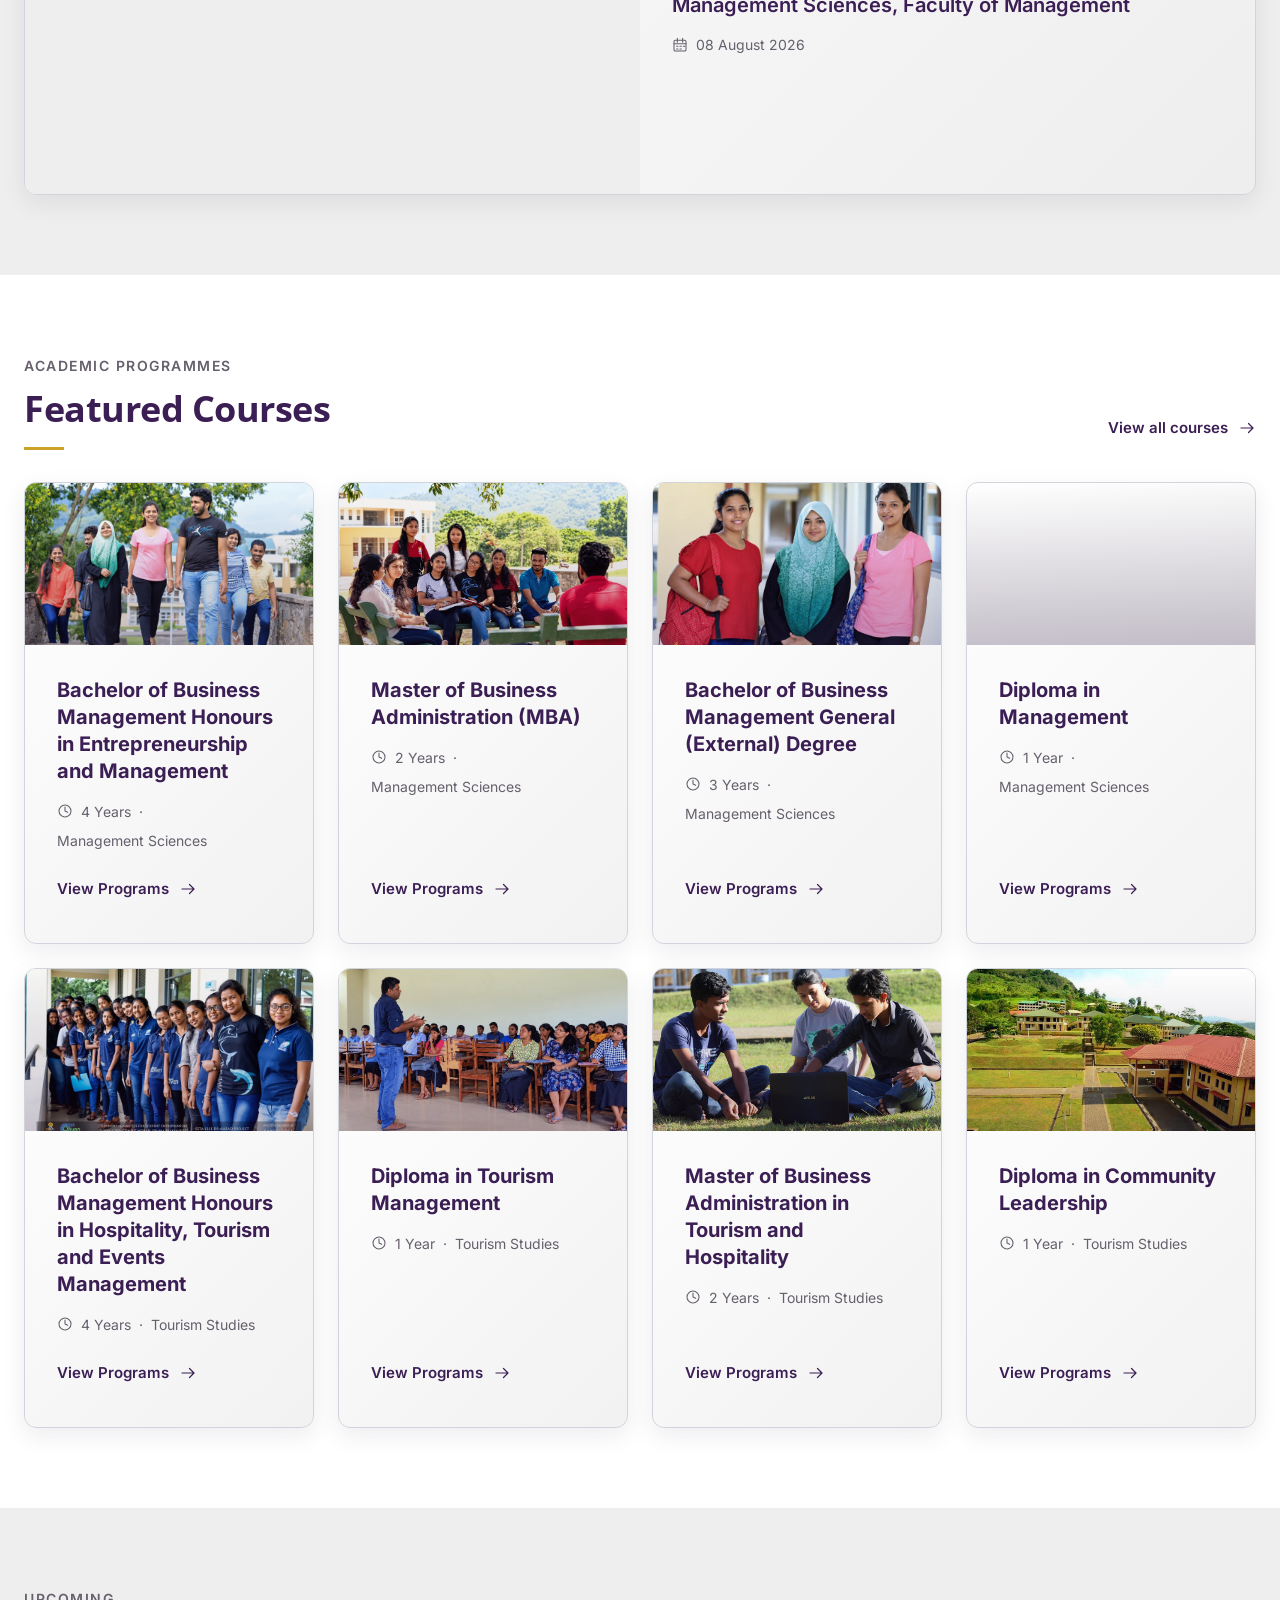
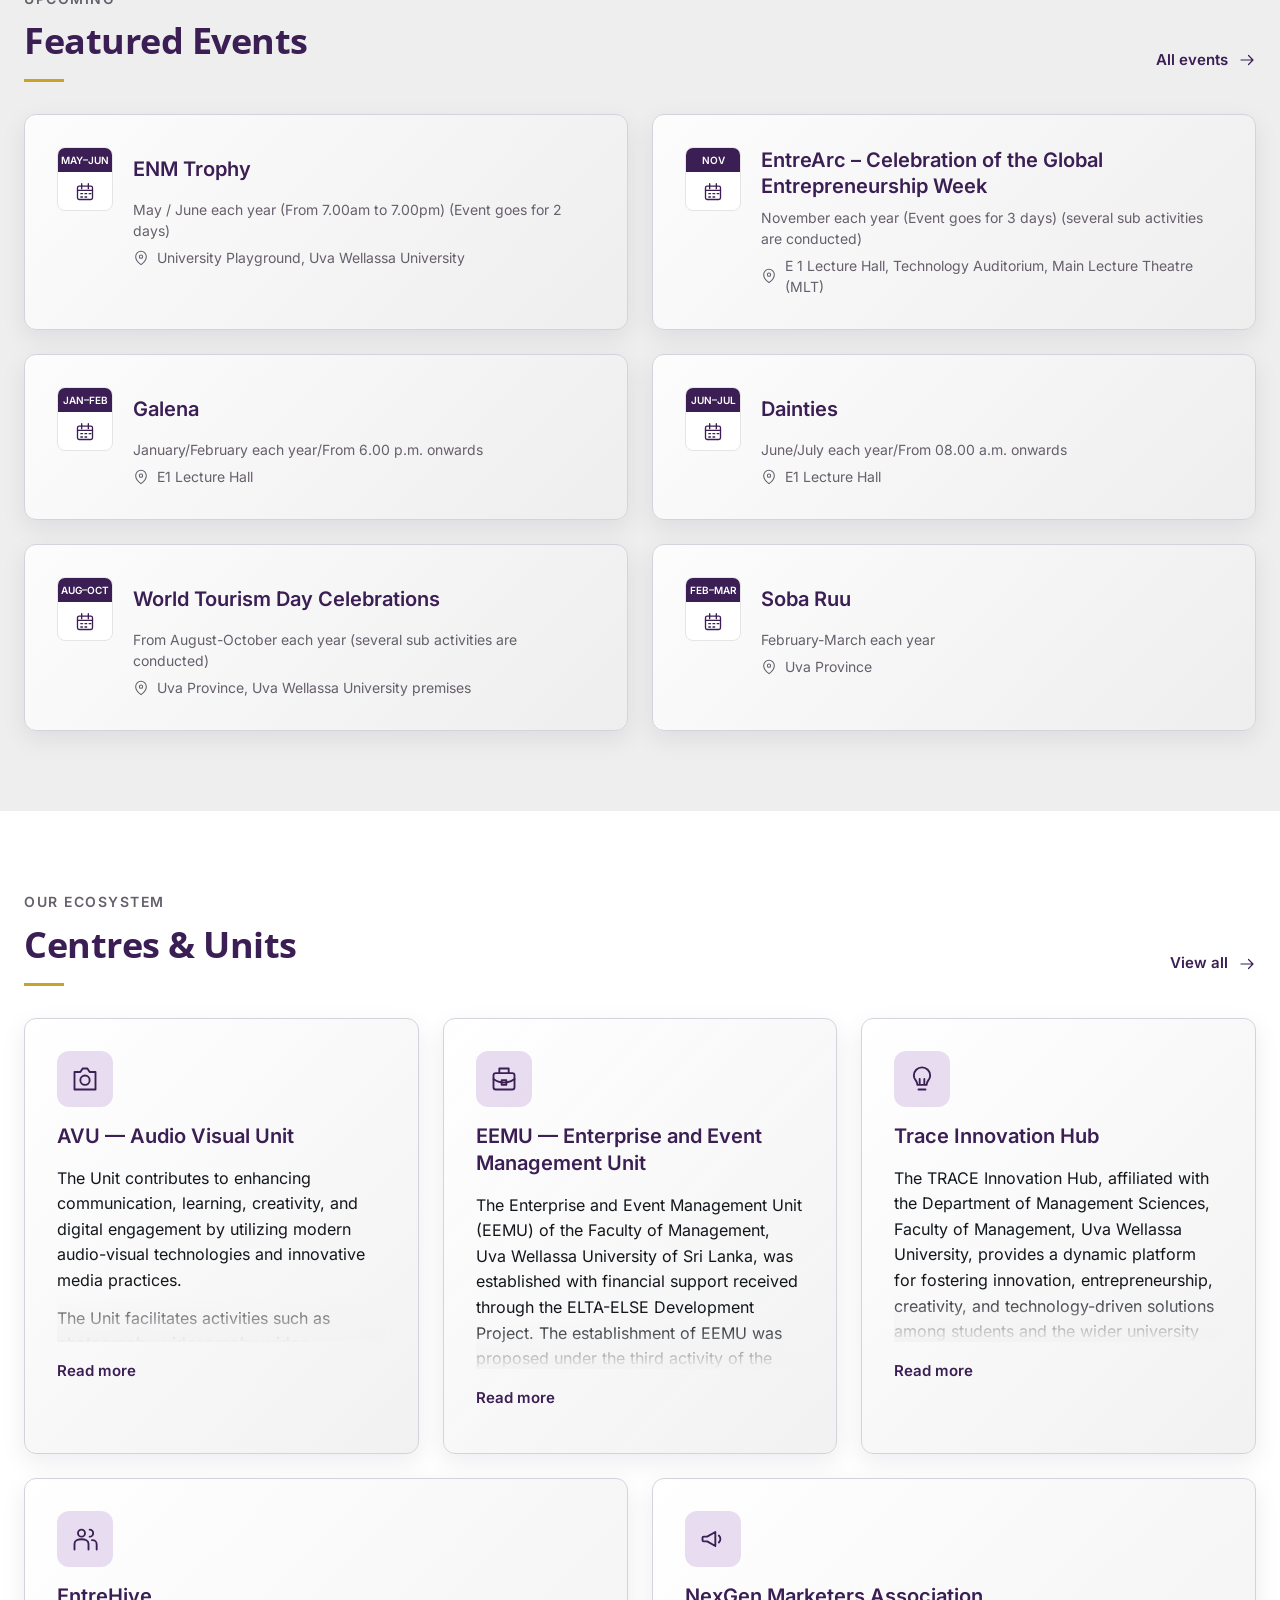
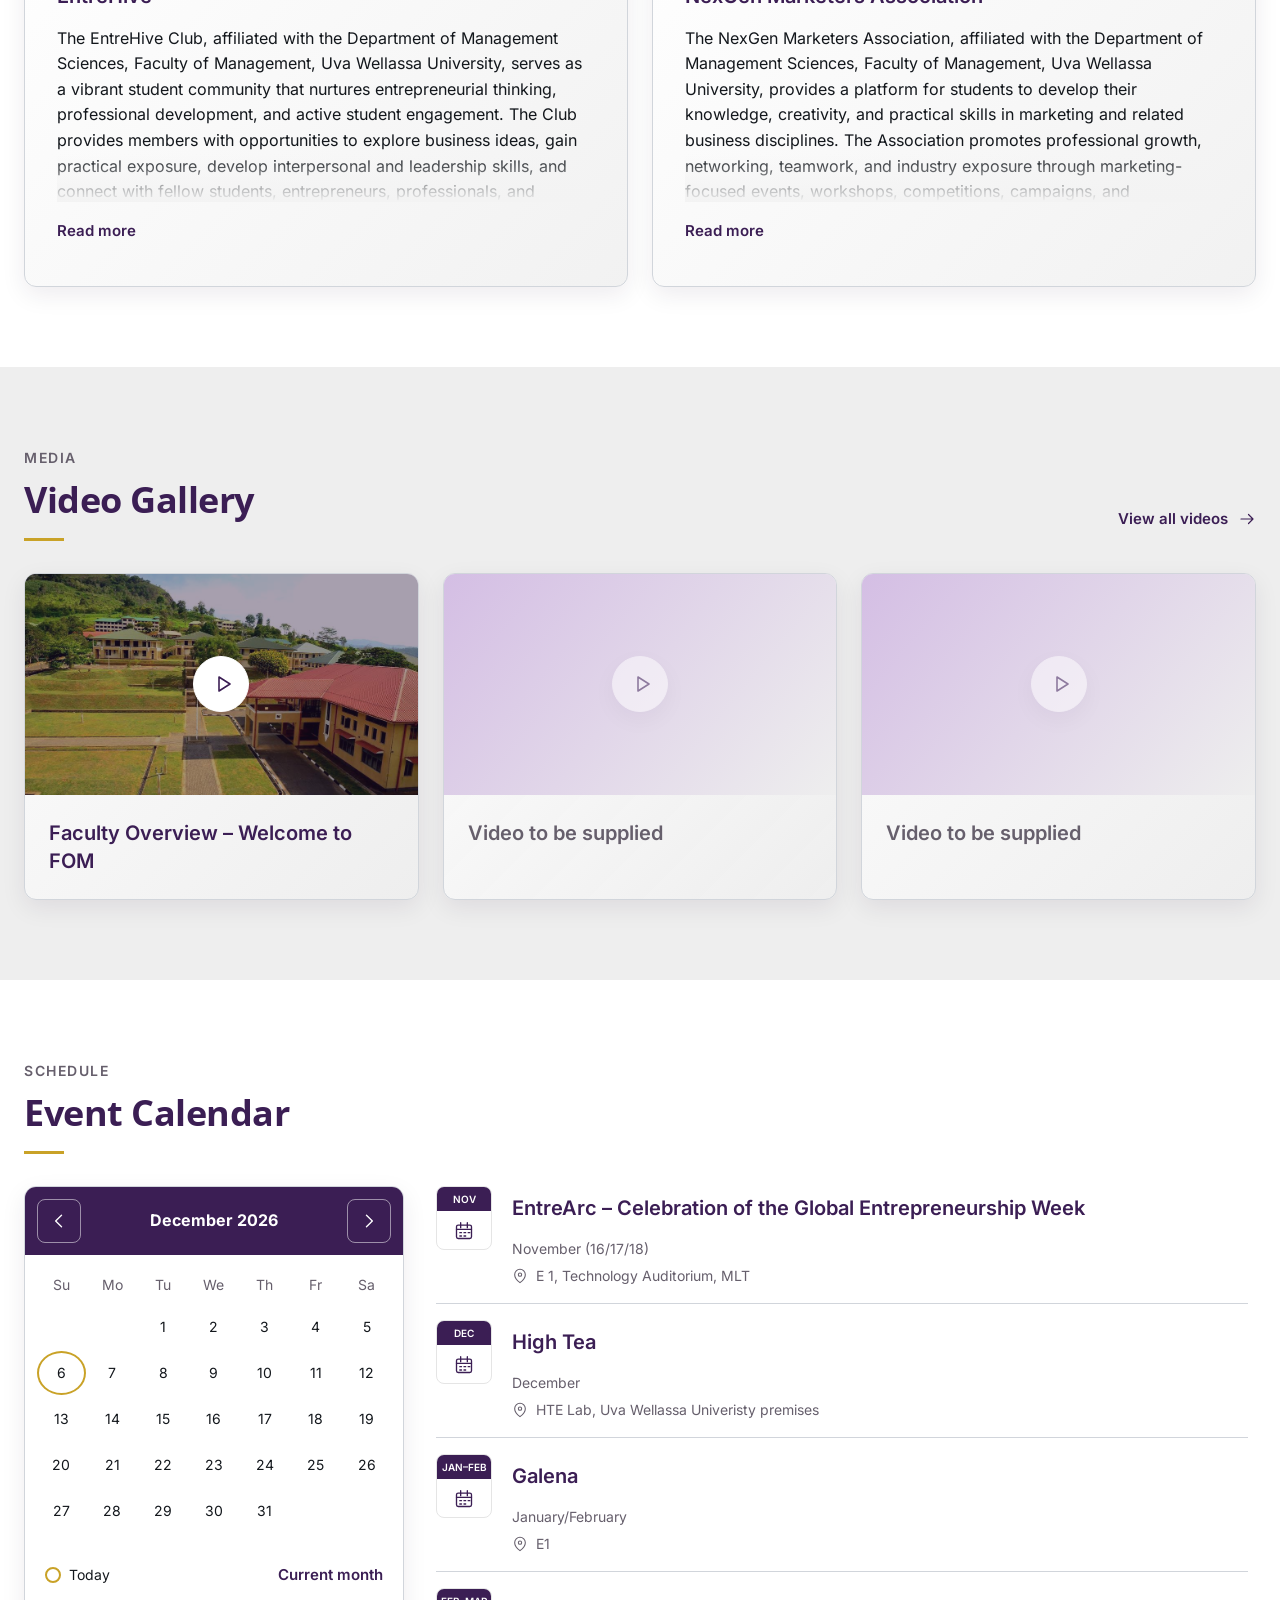
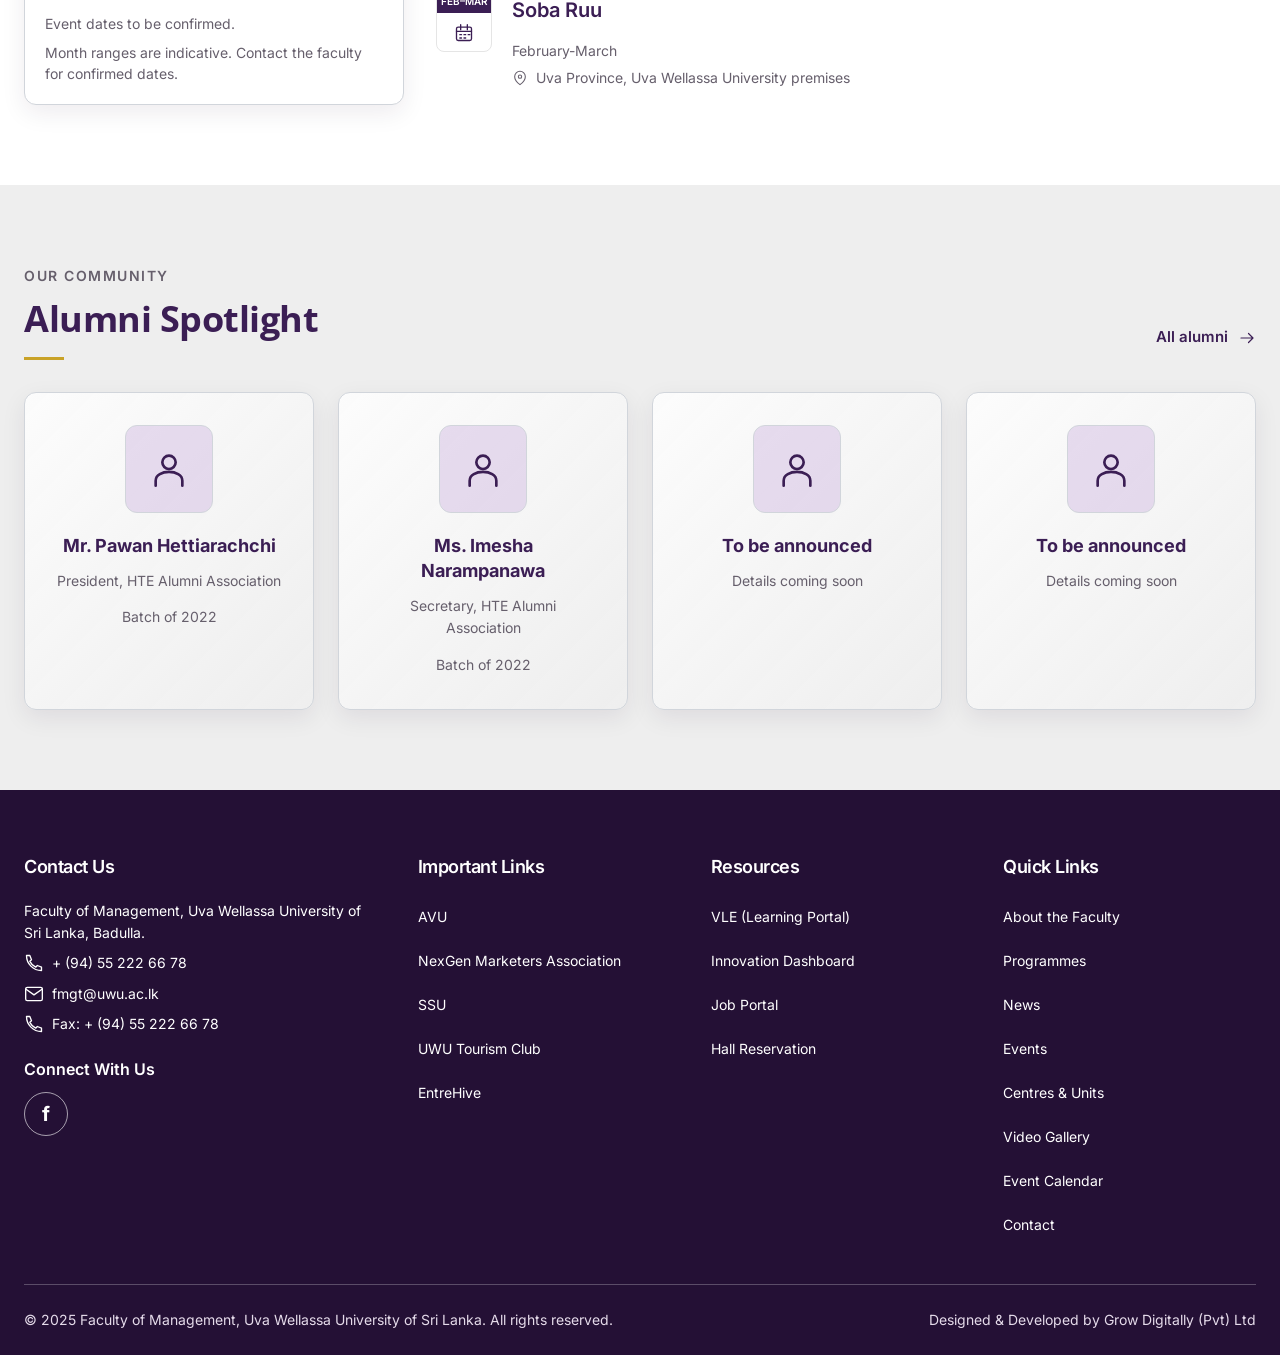
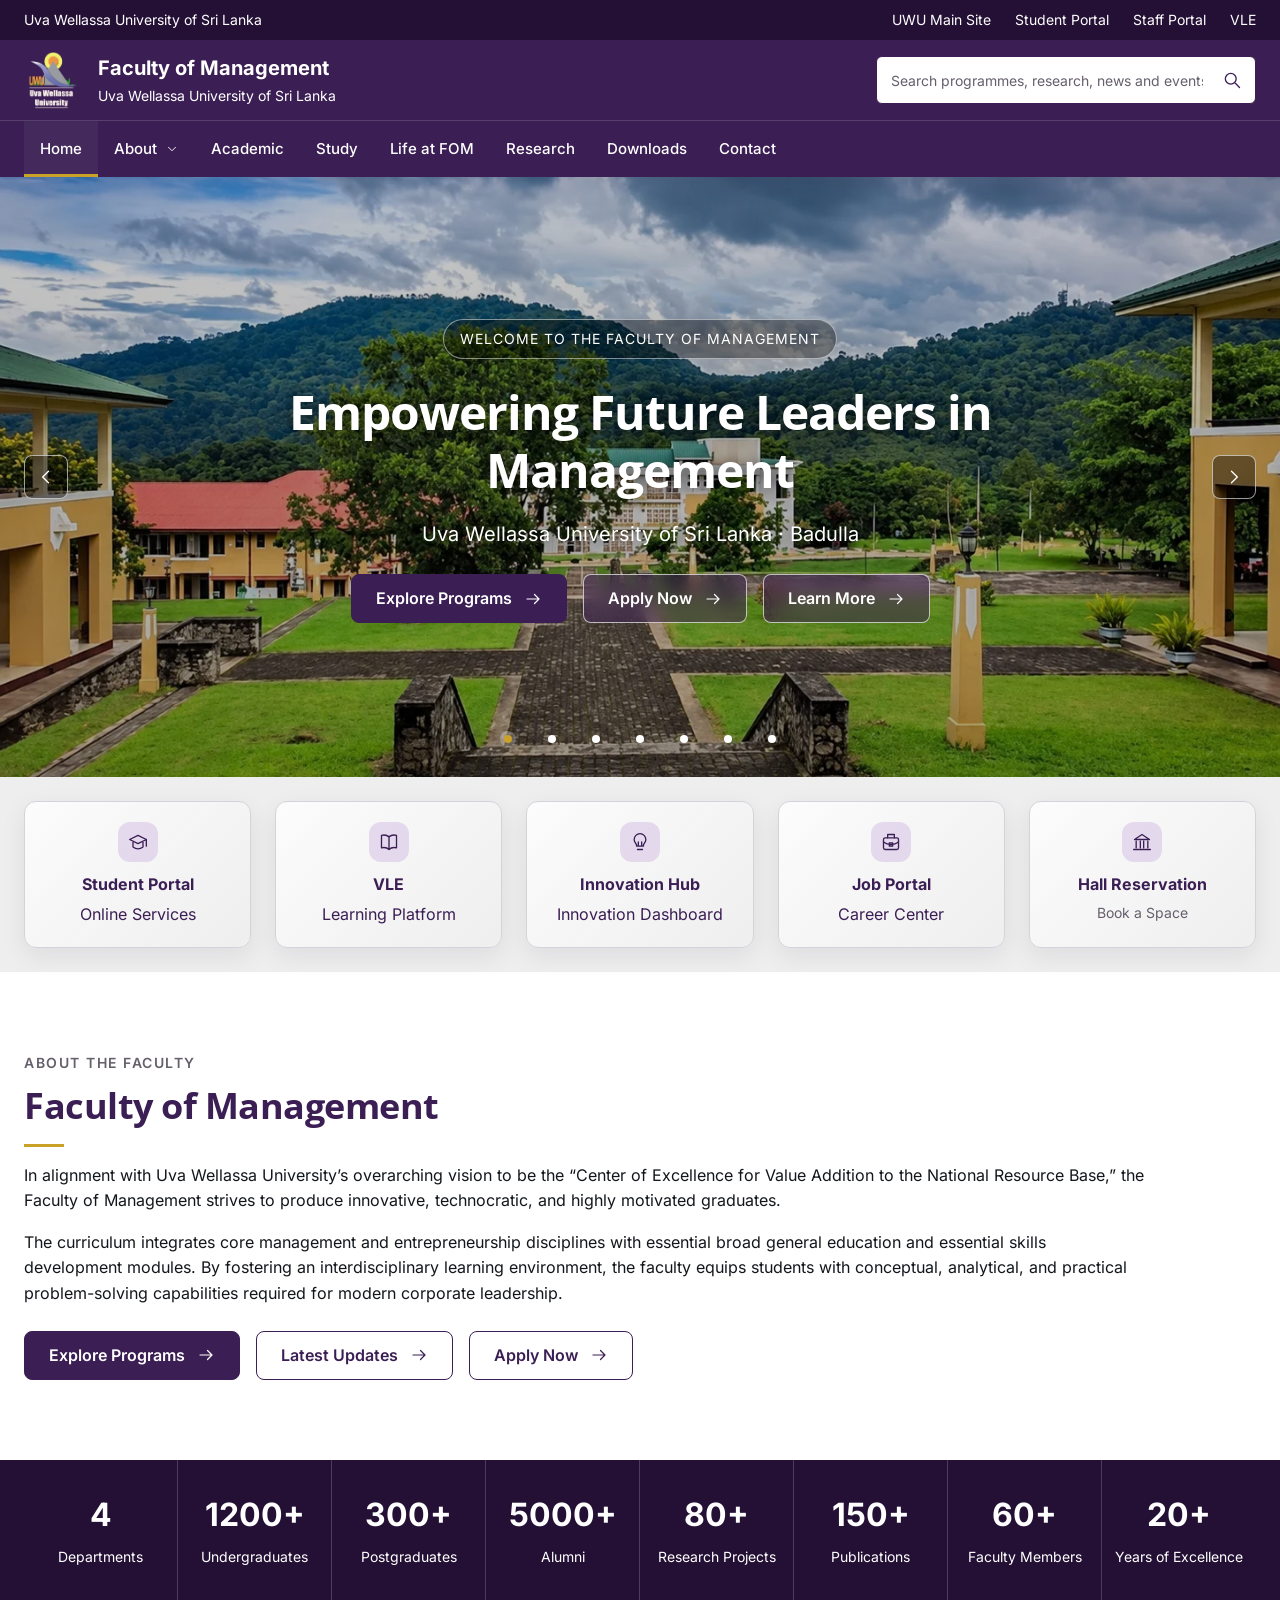
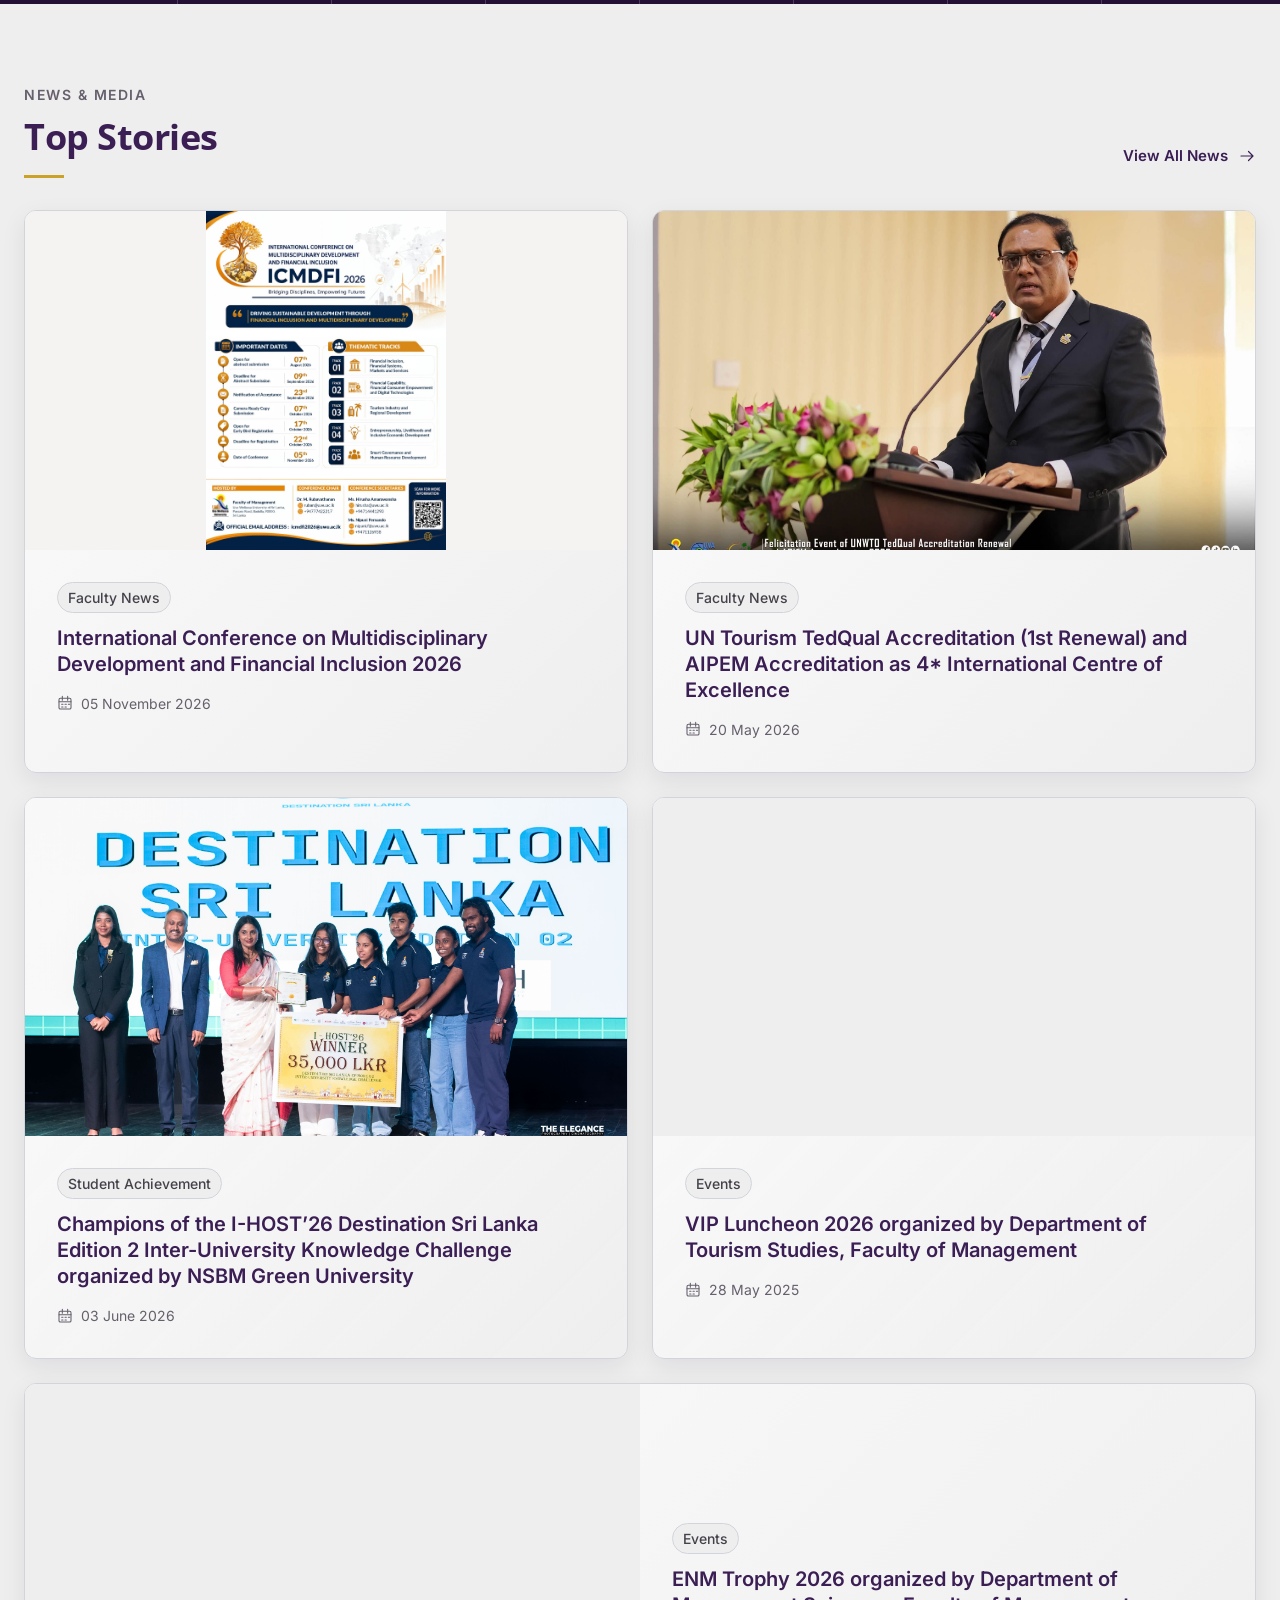
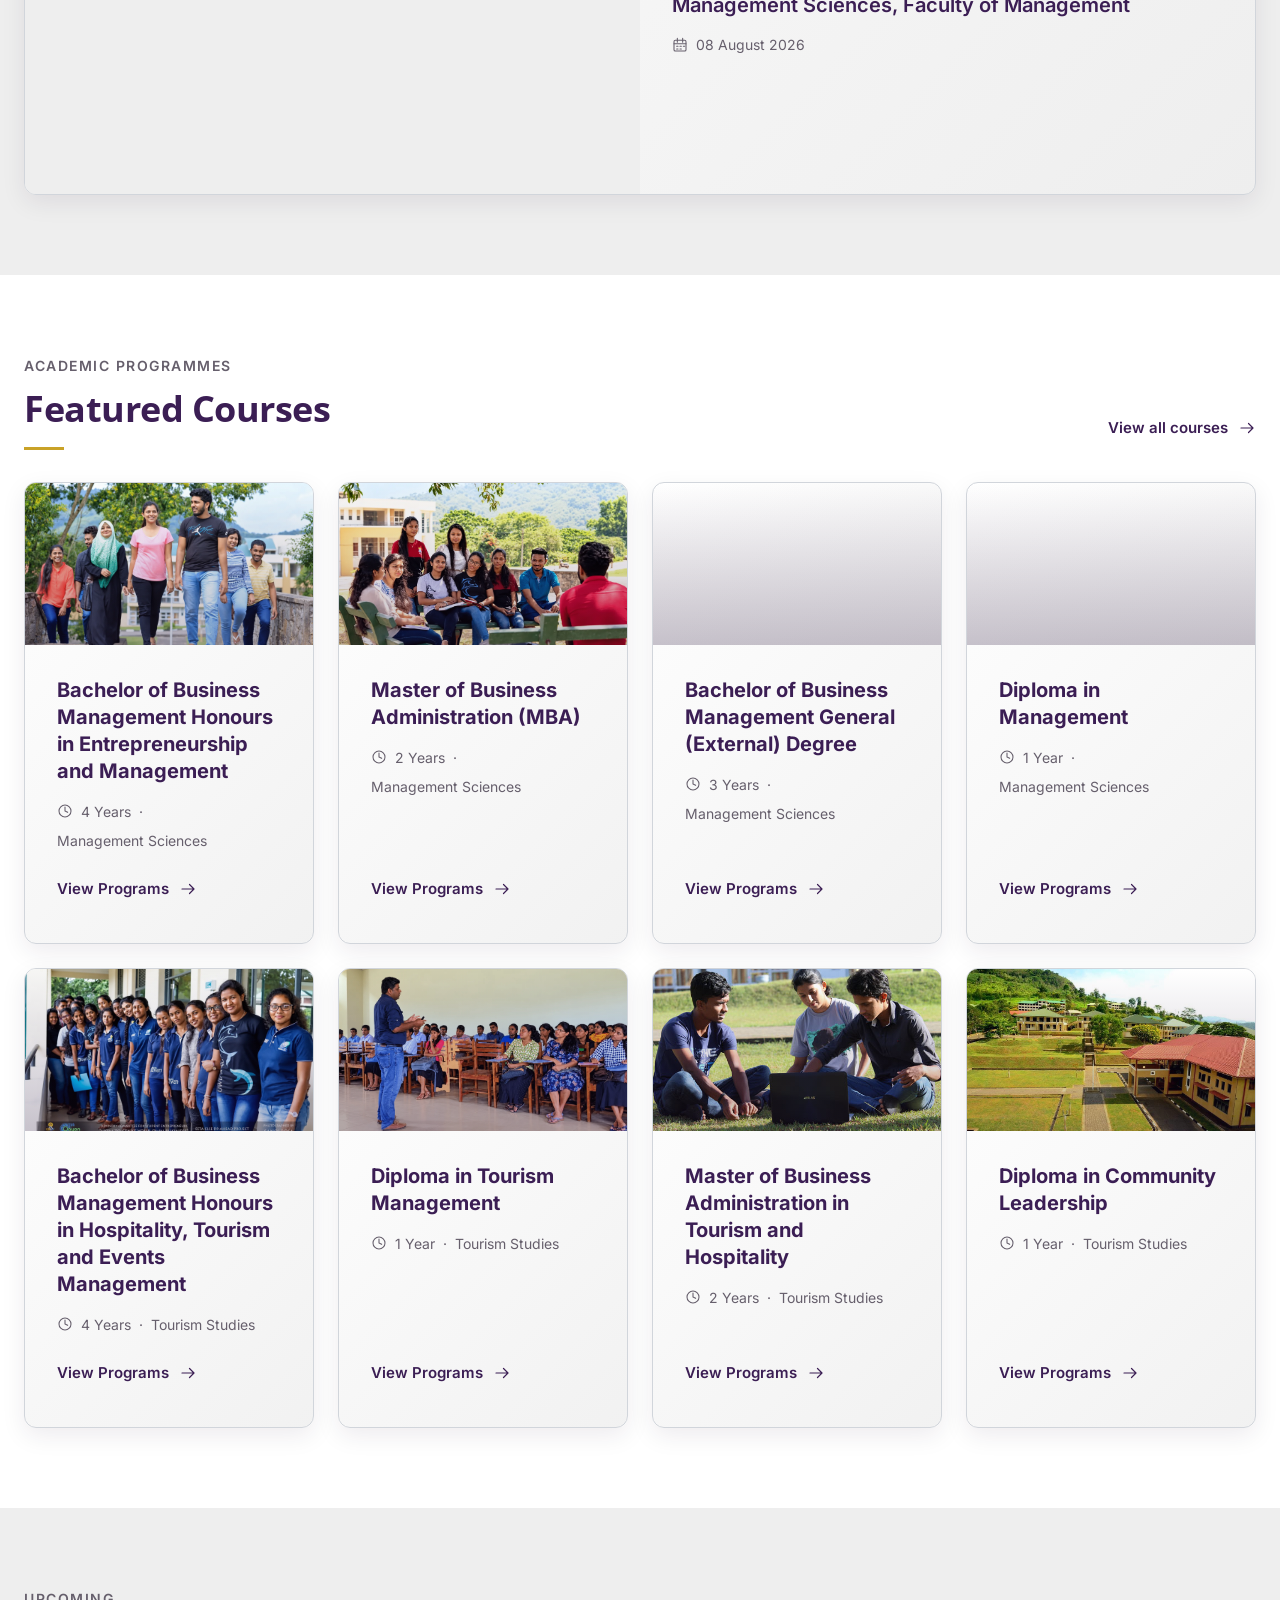
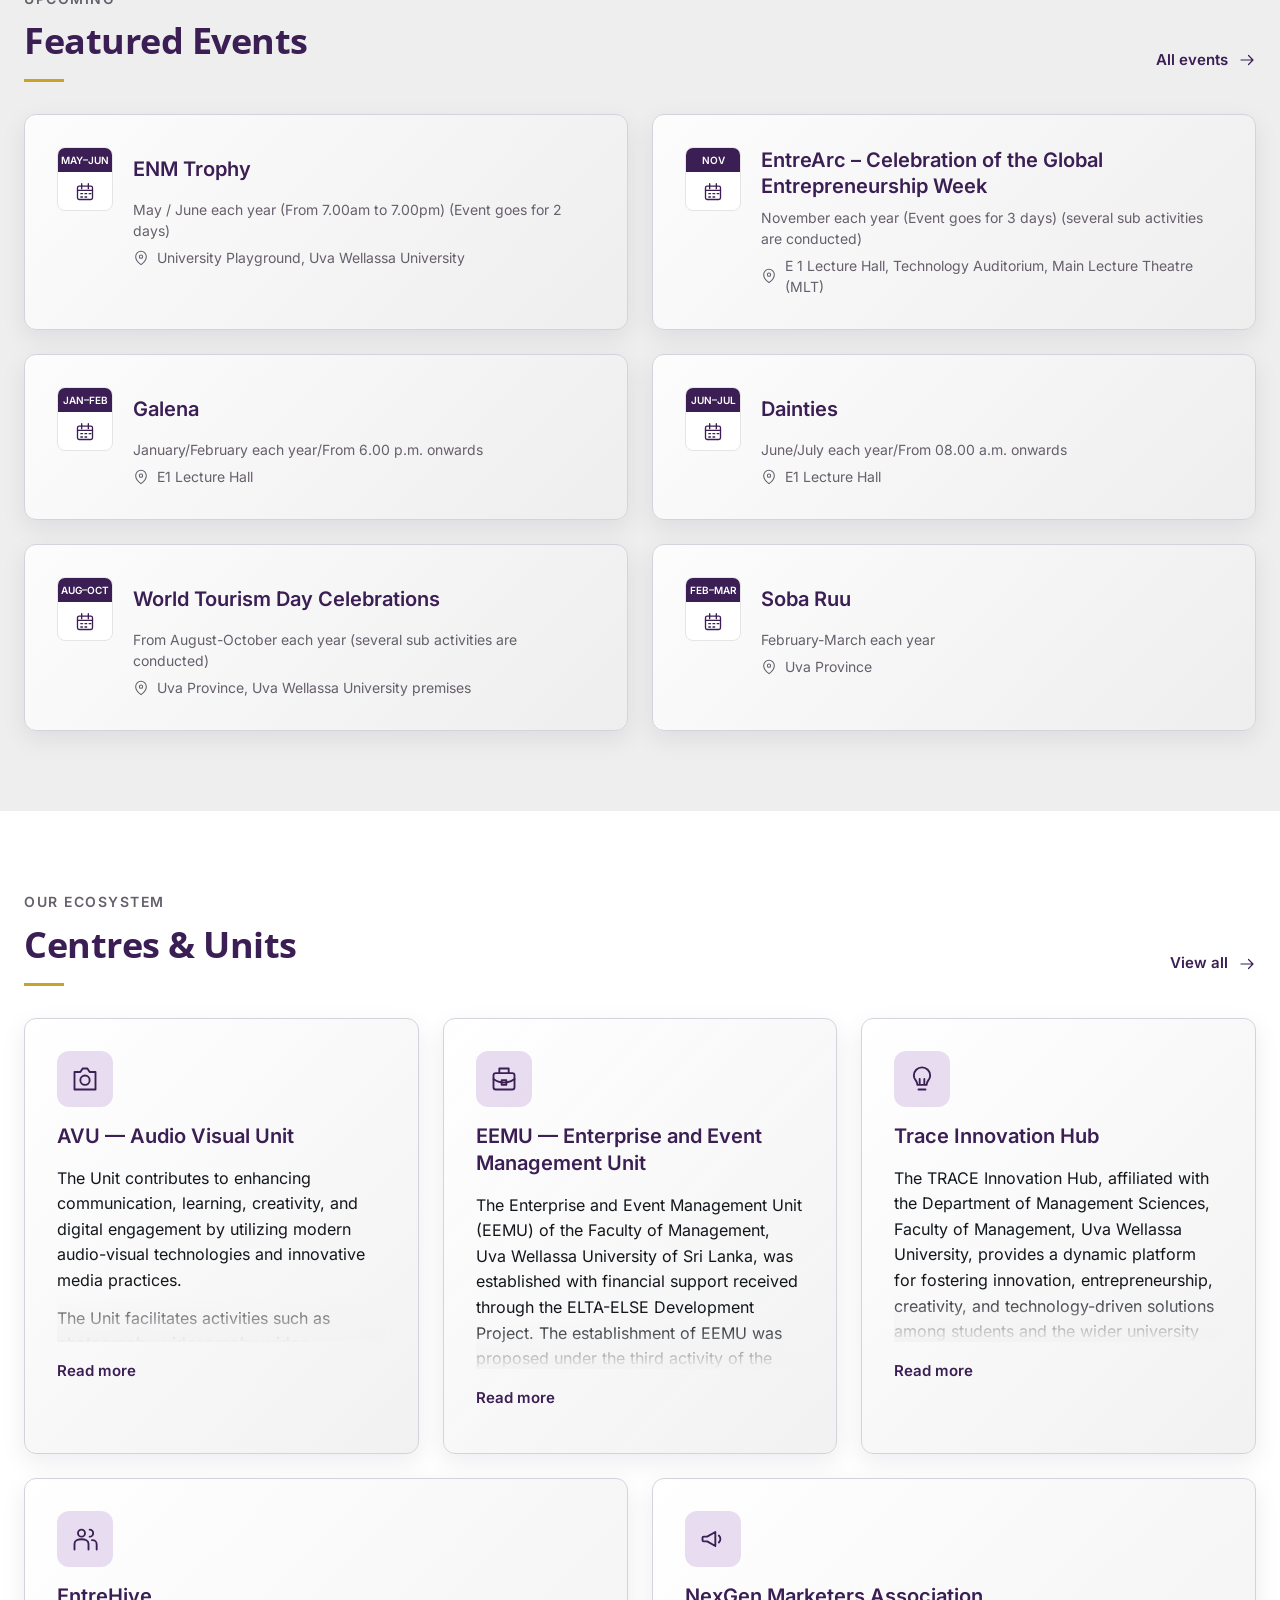
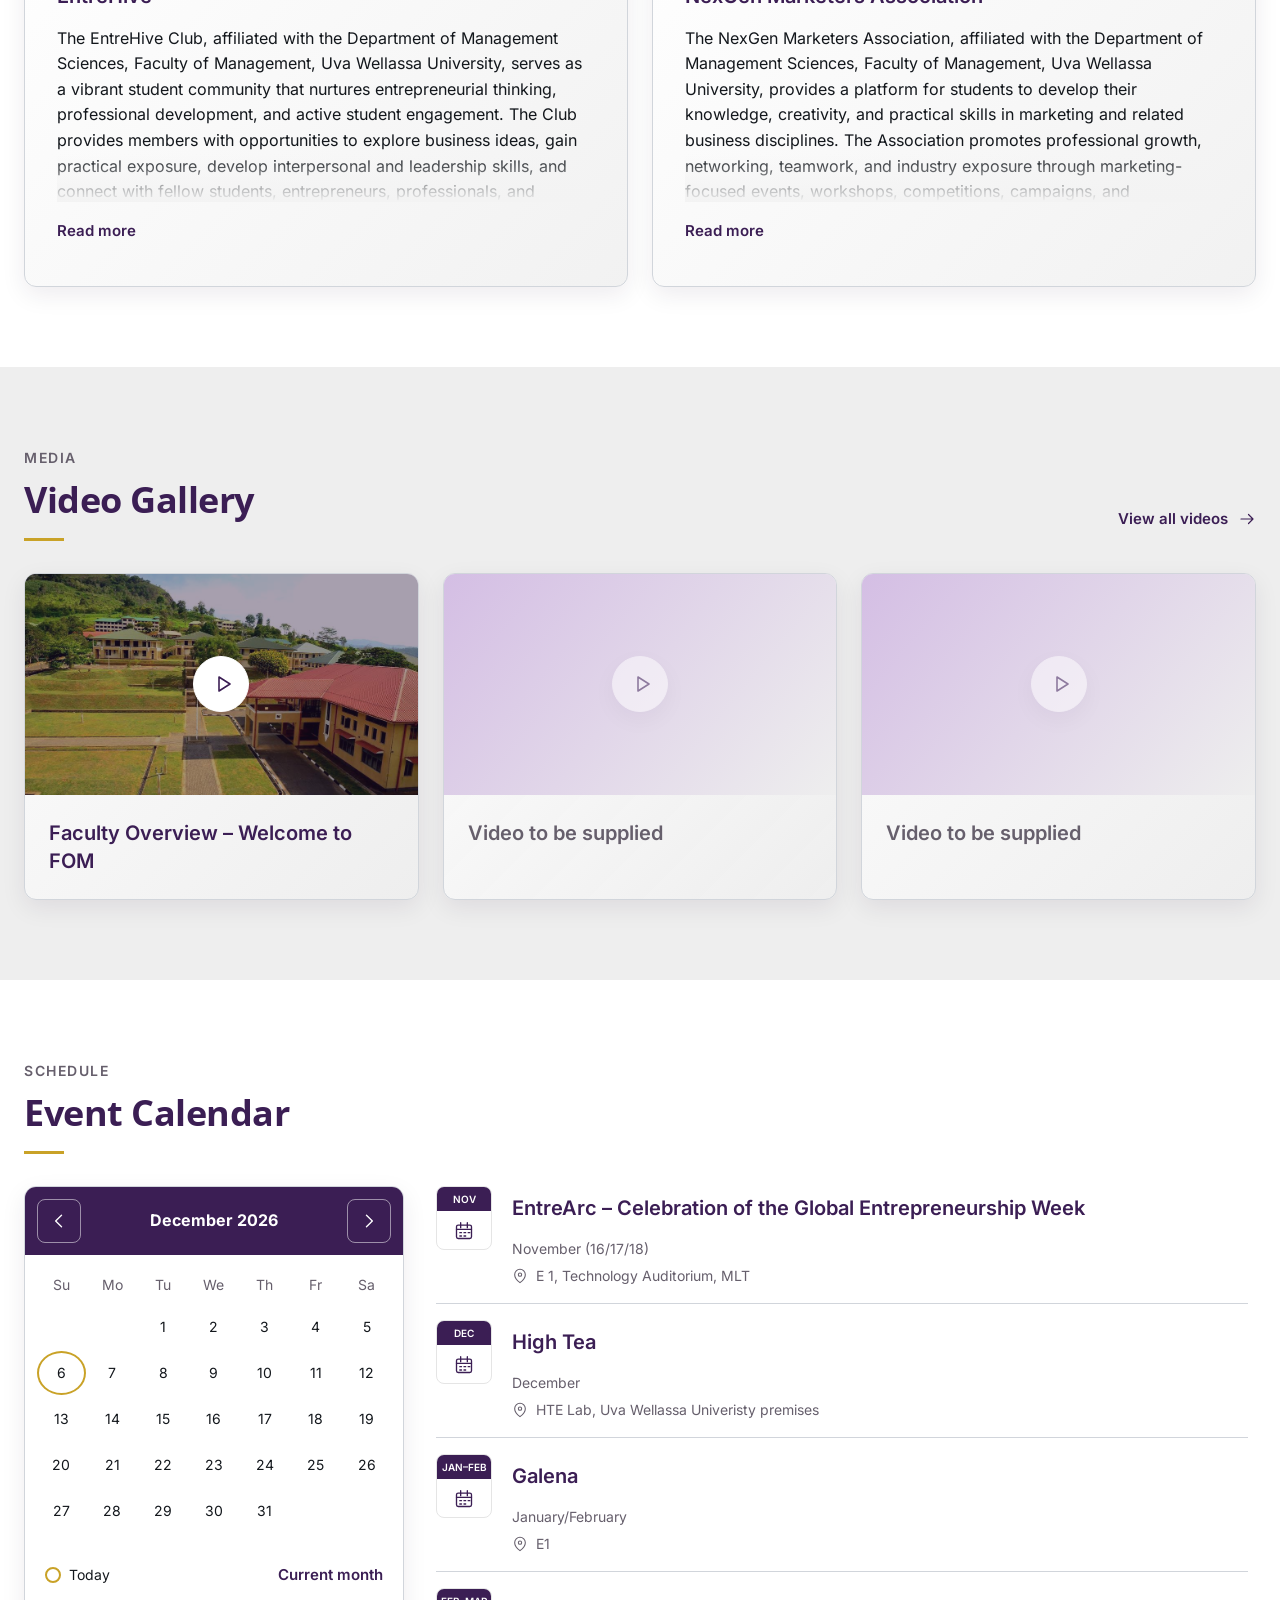
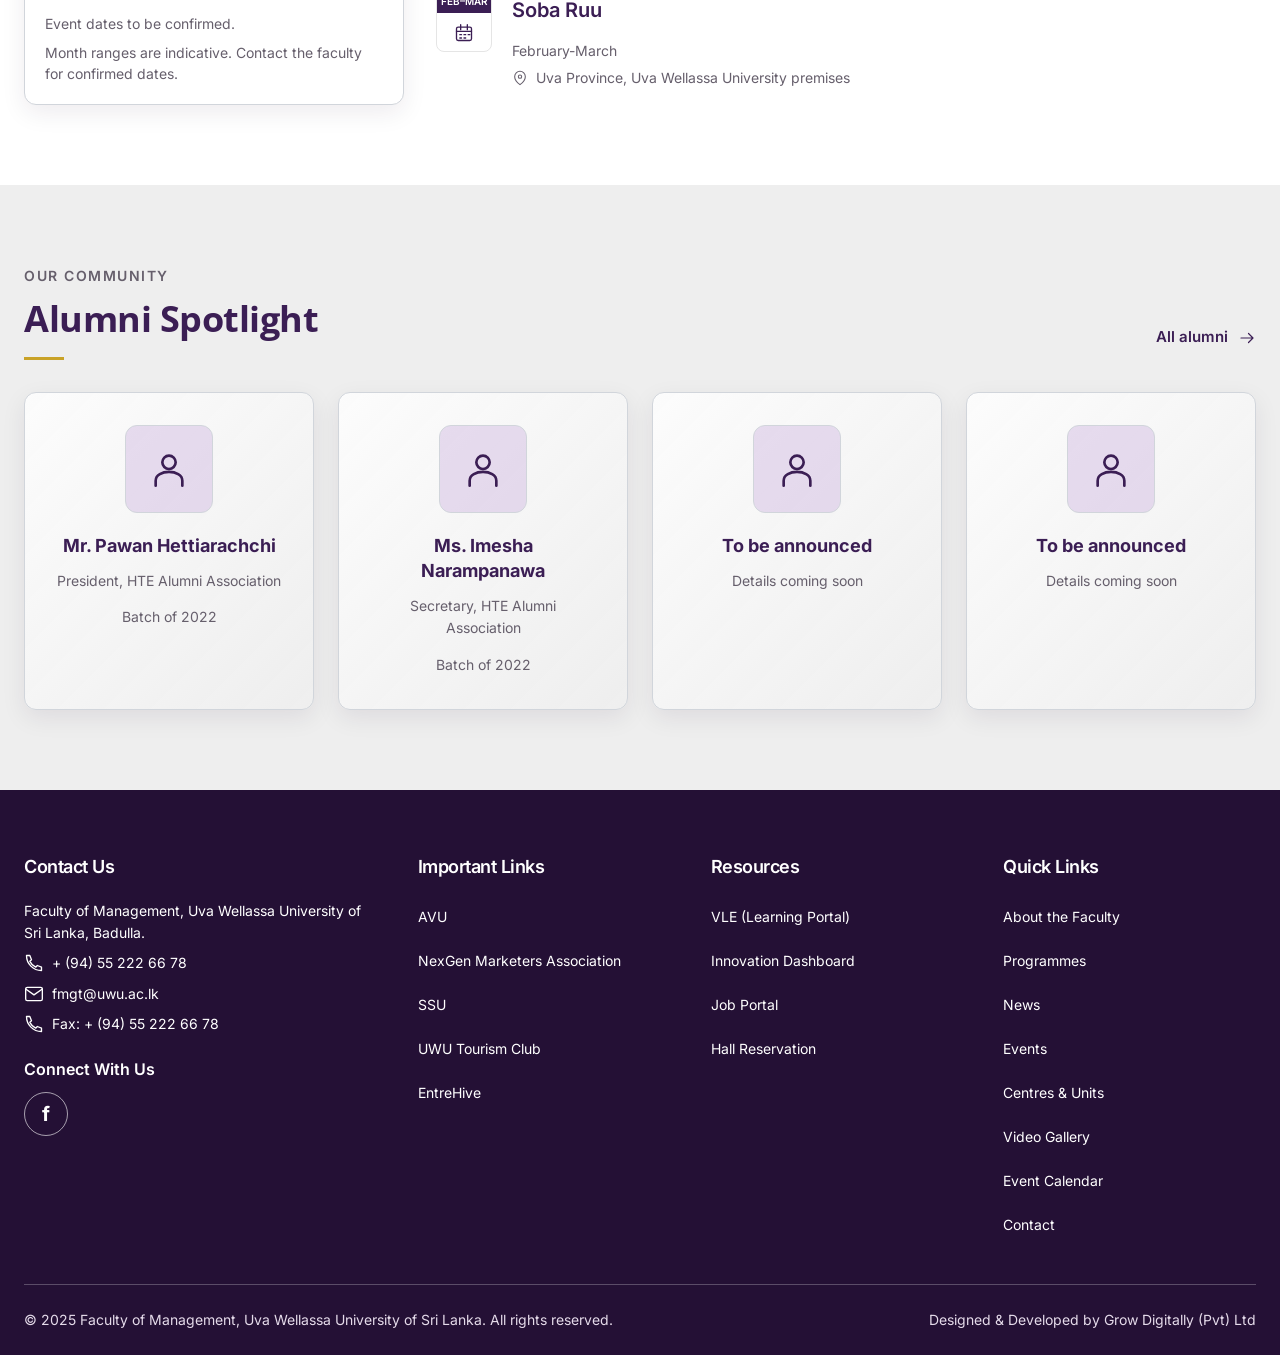
